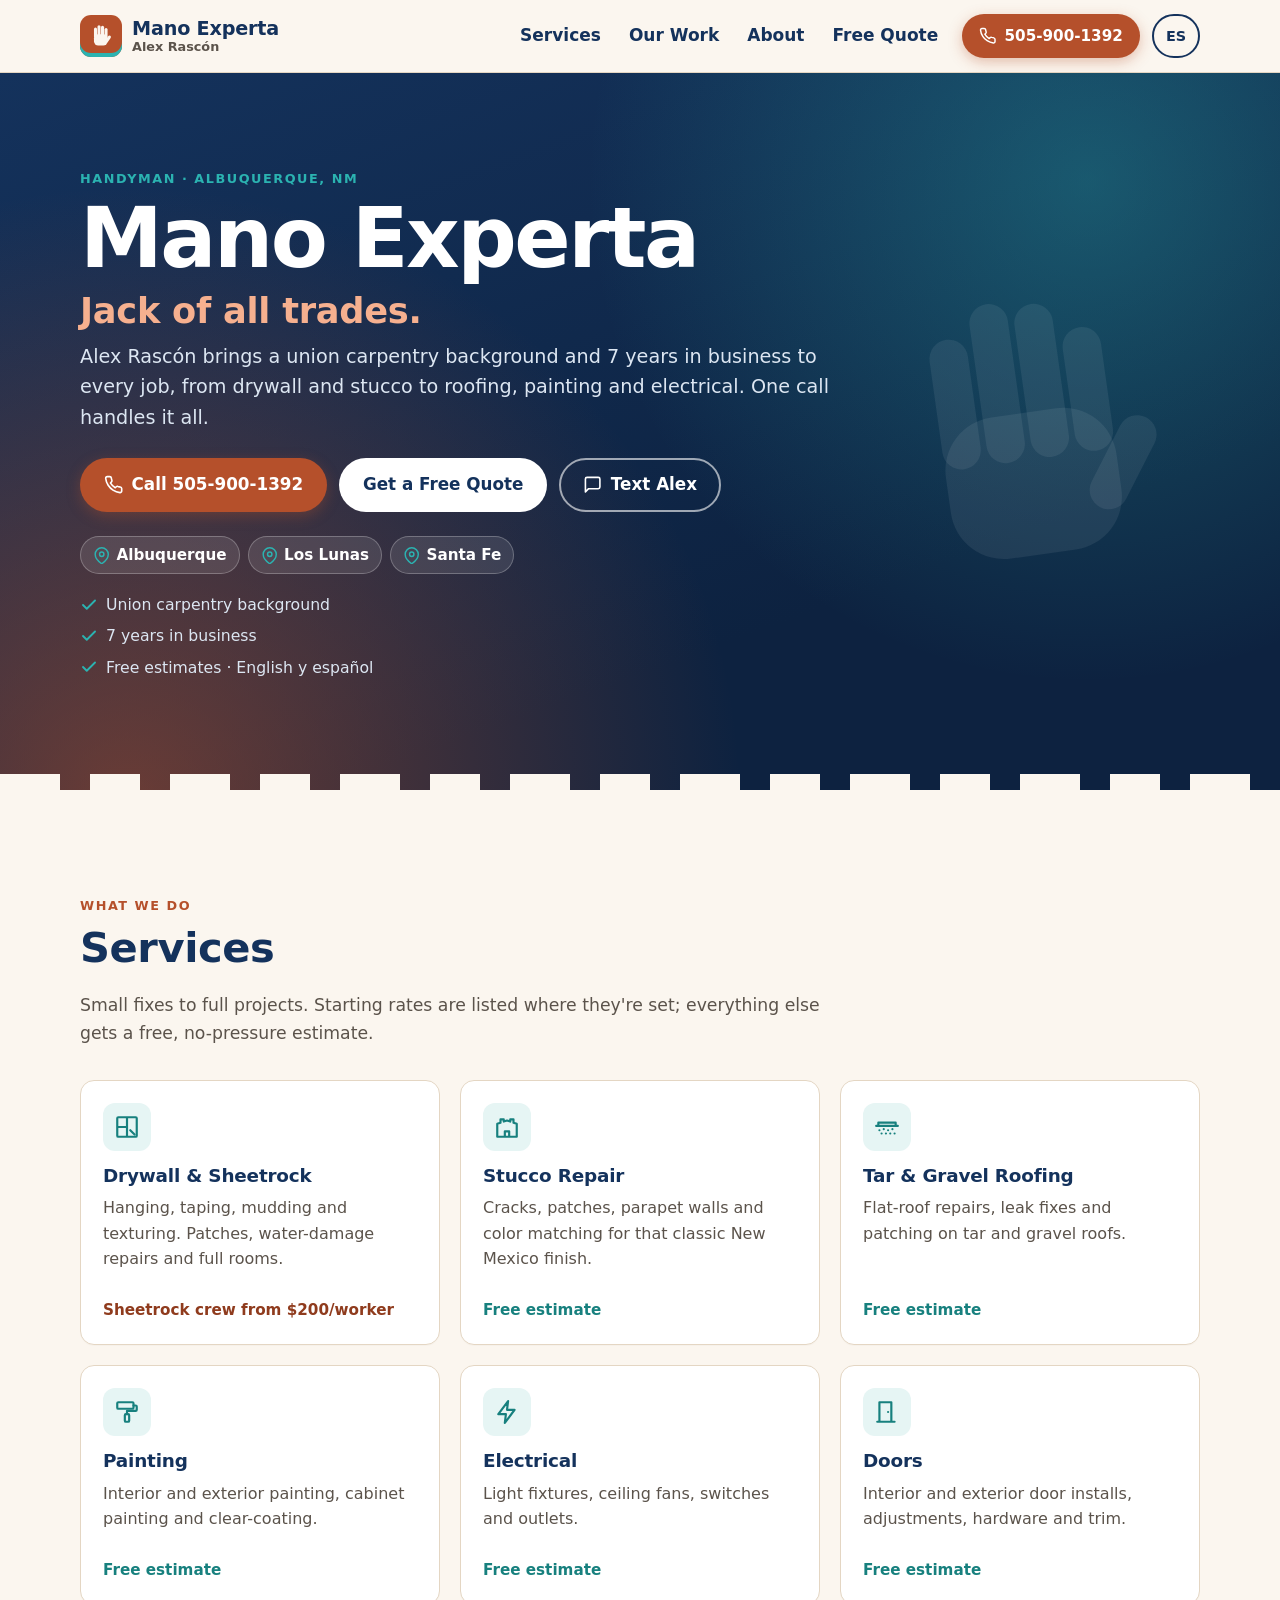
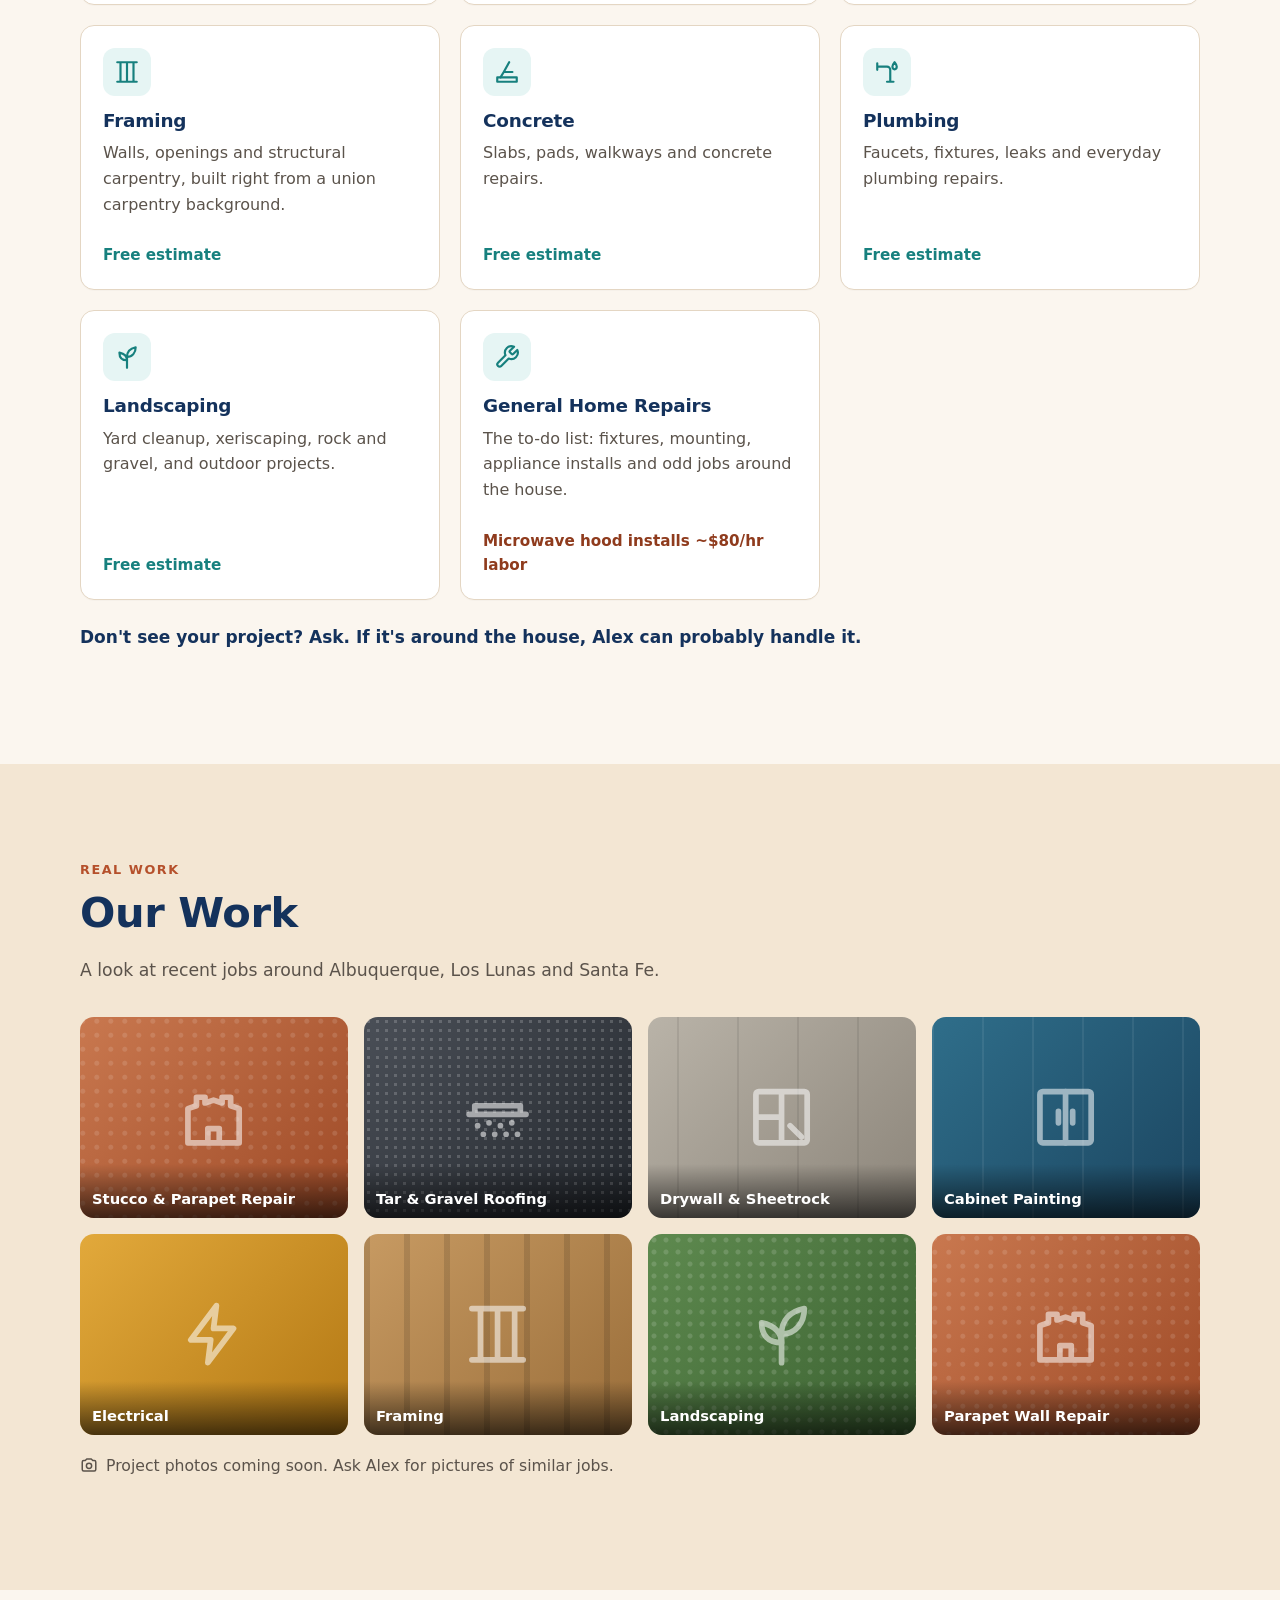
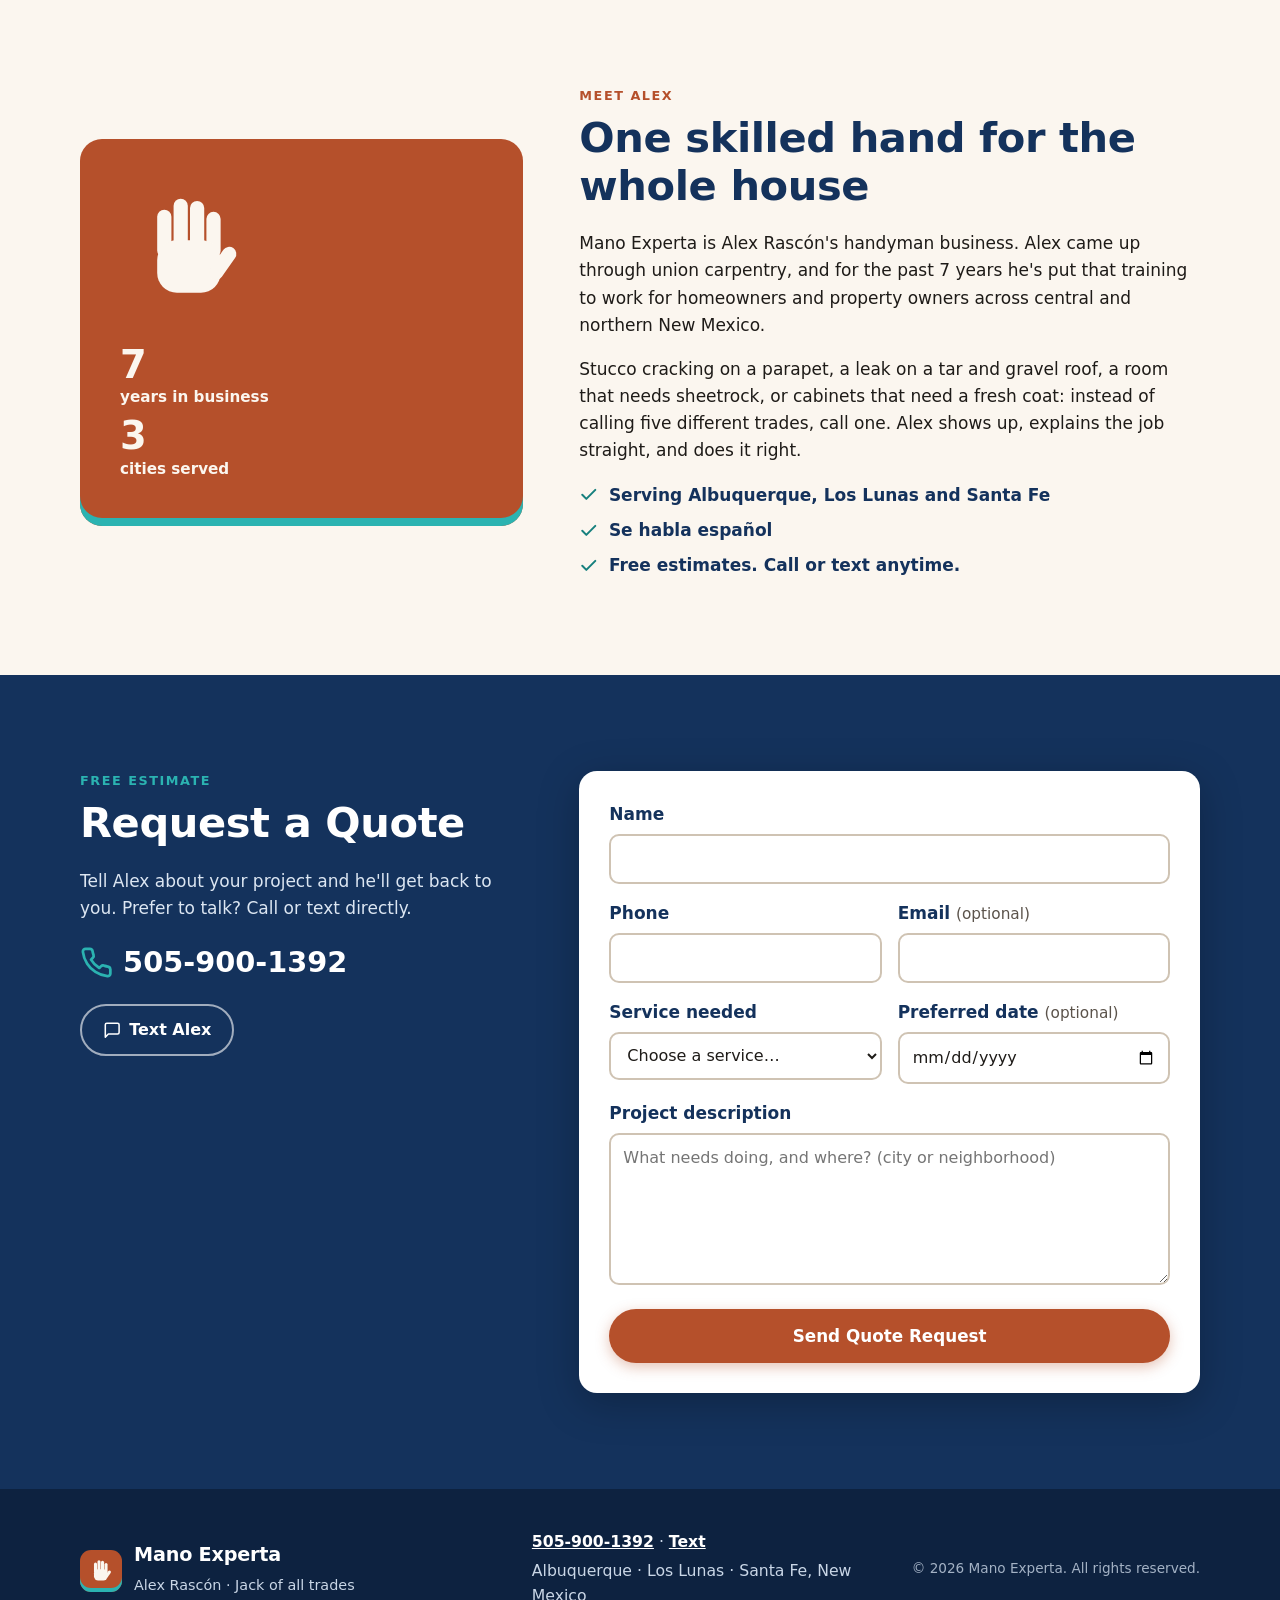
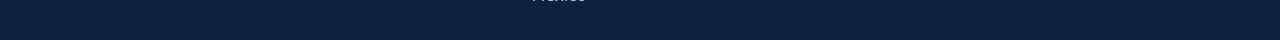
==== index.html @ ea2abdd8 "Add Formspree action for no-JS fallback" ====
<!DOCTYPE html>
<html lang="en">
<head>
  <meta charset="utf-8">
  <meta name="viewport" content="width=device-width, initial-scale=1">
  <title>Mano Experta | Alex Rascón, Handyman in Albuquerque, NM</title>
  <meta name="description" content="Mano Experta: Alex Rascón, handyman in Albuquerque, Los Lunas and Santa Fe, NM. Drywall, stucco, tar and gravel roofing, painting, electrical, framing, concrete, plumbing and landscaping. Call 505-900-1392 for a free estimate.">
  <meta name="theme-color" content="#14325C">
  <link rel="icon" href="favicon.svg" type="image/svg+xml">
  <link rel="canonical" href="https://alexmanoexperta.github.io/mano-experta-v2/">
  <meta property="og:url" content="https://alexmanoexperta.github.io/mano-experta-v2/">

  <!-- Open Graph -->
  <meta property="og:type" content="website">
  <meta property="og:title" content="Mano Experta | Handyman in Albuquerque, NM">
  <meta property="og:description" content="Jack of all trades. Alex Rascón: drywall, stucco, roofing, painting, electrical and more in Albuquerque, Los Lunas and Santa Fe. Call 505-900-1392.">
  <meta property="og:image" content="https://alexmanoexperta.github.io/mano-experta-v2/images/og-image.jpg">
  <meta property="og:locale" content="en_US">
  <meta property="og:locale:alternate" content="es_US">
  <meta name="twitter:card" content="summary_large_image">

  <link rel="stylesheet" href="styles.css">

  <script type="application/ld+json">
  {
    "@context": "https://schema.org",
    "@type": "HomeAndConstructionBusiness",
    "name": "Mano Experta",
    "alternateName": "Mano Experta Handyman Services",
    "slogan": "Jack of all trades",
    "description": "Handyman services by Alex Rascón: drywall and sheetrock, stucco repair, tar and gravel roofing, painting, electrical, doors, framing, concrete, plumbing, landscaping and general home repairs.",
    "founder": { "@type": "Person", "name": "Alex Rascón" },
    "telephone": "+1-505-900-1392",
    "image": "https://alexmanoexperta.github.io/mano-experta-v2/images/og-image.jpg",
    "logo": "https://alexmanoexperta.github.io/mano-experta-v2/favicon.svg",
    "priceRange": "$$",
    "address": { "@type": "PostalAddress", "addressLocality": "Albuquerque", "addressRegion": "NM", "addressCountry": "US" },
    "areaServed": [
      { "@type": "City", "name": "Albuquerque, NM" },
      { "@type": "City", "name": "Los Lunas, NM" },
      { "@type": "City", "name": "Santa Fe, NM" }
    ],
    "knowsLanguage": ["en", "es"]
  }
  </script>
</head>
<body>
  <a class="skip-link" href="#main" data-i18n="skip">Skip to content</a>

  <!-- Inline SVG icon sprite -->
  <svg xmlns="http://www.w3.org/2000/svg" style="display:none" aria-hidden="true">
    <symbol id="i-hand" viewBox="0 0 64 64"><g fill="currentColor"><rect x="17" y="14" width="6.5" height="22" rx="3.25"/><rect x="24.5" y="9" width="6.5" height="27" rx="3.25"/><rect x="32" y="10" width="6.5" height="26" rx="3.25"/><rect x="39.5" y="15" width="6.5" height="21" rx="3.25"/><rect x="17" y="28" width="29" height="24" rx="9"/><rect x="44" y="30" width="6.5" height="17" rx="3.25" transform="rotate(35 47 38)"/></g></symbol>
    <symbol id="i-phone" viewBox="0 0 24 24"><path fill="none" stroke="currentColor" stroke-width="2" stroke-linecap="round" stroke-linejoin="round" d="M22 16.9v3a2 2 0 0 1-2.2 2 19.8 19.8 0 0 1-8.6-3.1 19.5 19.5 0 0 1-6-6A19.8 19.8 0 0 1 2.1 4.2 2 2 0 0 1 4.1 2h3a2 2 0 0 1 2 1.7c.1 1 .4 1.9.7 2.8a2 2 0 0 1-.5 2.1L8 9.9a16 16 0 0 0 6 6l1.3-1.3a2 2 0 0 1 2.1-.4c.9.3 1.8.6 2.8.7a2 2 0 0 1 1.7 2z"/></symbol>
    <symbol id="i-sms" viewBox="0 0 24 24"><path fill="none" stroke="currentColor" stroke-width="2" stroke-linecap="round" stroke-linejoin="round" d="M21 15a2 2 0 0 1-2 2H7l-4 4V5a2 2 0 0 1 2-2h14a2 2 0 0 1 2 2z"/></symbol>
    <symbol id="i-pin" viewBox="0 0 24 24"><g fill="none" stroke="currentColor" stroke-width="2" stroke-linecap="round" stroke-linejoin="round"><path d="M21 10c0 7-9 13-9 13S3 17 3 10a9 9 0 0 1 18 0z"/><circle cx="12" cy="10" r="3"/></g></symbol>
    <symbol id="i-check" viewBox="0 0 24 24"><path fill="none" stroke="currentColor" stroke-width="2.5" stroke-linecap="round" stroke-linejoin="round" d="M20 6 9 17l-5-5"/></symbol>
    <symbol id="i-drywall" viewBox="0 0 24 24"><g fill="none" stroke="currentColor" stroke-width="2" stroke-linejoin="round"><rect x="3" y="3" width="18" height="18" rx="1"/><path d="M12 3v18M3 12h9"/><path d="M15 15l4 4" stroke-linecap="round"/></g></symbol>
    <symbol id="i-stucco" viewBox="0 0 24 24"><g fill="none" stroke="currentColor" stroke-width="2" stroke-linejoin="round"><path d="M3 21V9l3-1V5h3v2l3-1 3 1V5h3v3l3 1v12z"/><path d="M10 21v-5h4v5"/></g></symbol>
    <symbol id="i-roof" viewBox="0 0 24 24"><g fill="none" stroke="currentColor" stroke-width="2" stroke-linecap="round" stroke-linejoin="round"><path d="M2 11h20M4 11V8h16v3M5 15h.01M9 14h.01M13 15h.01M17 14h.01M7 18h.01M11 18h.01M15 18h.01M19 18h.01"/></g></symbol>
    <symbol id="i-paint" viewBox="0 0 24 24"><g fill="none" stroke="currentColor" stroke-width="2" stroke-linecap="round" stroke-linejoin="round"><rect x="3" y="3" width="15" height="6" rx="1"/><path d="M18 6h2a1 1 0 0 1 1 1v3a1 1 0 0 1-1 1h-8v3"/><rect x="10" y="14" width="4" height="7" rx="1"/></g></symbol>
    <symbol id="i-bolt" viewBox="0 0 24 24"><path fill="none" stroke="currentColor" stroke-width="2" stroke-linejoin="round" d="M13 2 4 14h7l-1 8 9-12h-7z"/></symbol>
    <symbol id="i-door" viewBox="0 0 24 24"><g fill="none" stroke="currentColor" stroke-width="2" stroke-linecap="round" stroke-linejoin="round"><path d="M5 21V3h11v18M3 21h16"/><path d="M13 12h.01"/></g></symbol>
    <symbol id="i-frame" viewBox="0 0 24 24"><g fill="none" stroke="currentColor" stroke-width="2" stroke-linecap="round" stroke-linejoin="round"><path d="M3 3h18M3 21h18M6 3v18M12 3v18M18 3v18"/></g></symbol>
    <symbol id="i-concrete" viewBox="0 0 24 24"><g fill="none" stroke="currentColor" stroke-width="2" stroke-linecap="round" stroke-linejoin="round"><path d="M3 17h18v4H3z"/><path d="M14 3l-5 9h8M9 12l-3 5"/></g></symbol>
    <symbol id="i-pipe" viewBox="0 0 24 24"><g fill="none" stroke="currentColor" stroke-width="2" stroke-linecap="round" stroke-linejoin="round"><path d="M3 7h9a3 3 0 0 1 3 3v11M3 4v6M12 21h6"/><path d="M19 9c0 1.5-1 2.5-2 2.5S15 10.5 15 9s2-4 2-4 2 2.5 2 4z" transform="translate(2 -2)"/></g></symbol>
    <symbol id="i-leaf" viewBox="0 0 24 24"><g fill="none" stroke="currentColor" stroke-width="2" stroke-linecap="round" stroke-linejoin="round"><path d="M12 22V12"/><path d="M12 12c0-5 3-8 8-9 0 5-3 9-8 9zM12 15c0-3-2-6-7-7 0 4 2 7 7 7z"/></g></symbol>
    <symbol id="i-wrench" viewBox="0 0 24 24"><path fill="none" stroke="currentColor" stroke-width="2" stroke-linecap="round" stroke-linejoin="round" d="M14.7 6.3a1 1 0 0 0 0 1.4l1.6 1.6a1 1 0 0 0 1.4 0l3.8-3.8a6 6 0 0 1-7.9 7.9l-6.9 6.9a2.1 2.1 0 0 1-3-3l6.9-6.9a6 6 0 0 1 7.9-7.9z"/></symbol>
    <symbol id="i-cabinet" viewBox="0 0 24 24"><g fill="none" stroke="currentColor" stroke-width="2" stroke-linecap="round" stroke-linejoin="round"><rect x="3" y="3" width="18" height="18" rx="1"/><path d="M12 3v18M9.5 10v4M14.5 10v4"/></g></symbol>
    <symbol id="i-camera" viewBox="0 0 24 24"><g fill="none" stroke="currentColor" stroke-width="2" stroke-linecap="round" stroke-linejoin="round"><path d="M3 8a2 2 0 0 1 2-2h2l2-2h6l2 2h2a2 2 0 0 1 2 2v10a2 2 0 0 1-2 2H5a2 2 0 0 1-2-2z"/><circle cx="12" cy="13" r="3.5"/></g></symbol>
  </svg>

  <header class="site-header" id="top">
    <div class="container header-inner">
      <a class="brand" href="#top" aria-label="Mano Experta, home">
        <span class="brand-mark"><svg aria-hidden="true"><use href="#i-hand"/></svg></span>
        <span class="brand-text"><span class="brand-name">Mano Experta</span><span class="brand-sub">Alex Rascón</span></span>
      </a>
      <div class="header-actions">
        <button class="lang-toggle" type="button" id="langToggle" aria-label="Cambiar a español" data-i18n-aria="langAria"><span data-i18n="langBtn">ES</span></button>
        <button class="menu-toggle" type="button" id="menuToggle" aria-expanded="false" aria-controls="siteNav">
          <span class="menu-bars" aria-hidden="true"></span><span class="sr-only" data-i18n="menu">Menu</span>
        </button>
      </div>
      <nav class="site-nav" id="siteNav" aria-label="Main" data-i18n-aria="navAria">
        <ul>
          <li><a href="#services" data-i18n="navServices">Services</a></li>
          <li><a href="#gallery" data-i18n="navGallery">Our Work</a></li>
          <li><a href="#about" data-i18n="navAbout">About</a></li>
          <li><a href="#quote" data-i18n="navQuote">Free Quote</a></li>
          <li class="nav-call"><a class="btn btn-sm btn-primary" href="tel:+15059001392"><svg class="icon" aria-hidden="true"><use href="#i-phone"/></svg>505-900-1392</a></li>
        </ul>
      </nav>
    </div>
  </header>

  <main id="main">
    <!-- HERO -->
    <section class="hero" aria-labelledby="hero-title">
      <div class="hero-bg" aria-hidden="true"></div>
      <svg class="hero-mark" aria-hidden="true" focusable="false"><use href="#i-hand"/></svg>
      <div class="container hero-inner">
        <p class="eyebrow" data-i18n="heroEyebrow">Handyman · Albuquerque, NM</p>
        <h1 id="hero-title"><span class="h1-brand">Mano Experta</span><span class="h1-tag" data-i18n="tagline">Jack of all trades.</span></h1>
        <p class="hero-lead" data-i18n="heroLead">Alex Rascón brings a union carpentry background and 7 years in business to every job, from drywall and stucco to roofing, painting and electrical. One call handles it all.</p>
        <div class="hero-ctas">
          <a class="btn btn-primary btn-lg" href="tel:+15059001392"><svg class="icon" aria-hidden="true"><use href="#i-phone"/></svg><span data-i18n="ctaCall">Call 505-900-1392</span></a>
          <a class="btn btn-light btn-lg" href="#quote"><span data-i18n="ctaQuote">Get a Free Quote</span></a>
          <a class="btn btn-ghost btn-lg" href="sms:+15059001392"><svg class="icon" aria-hidden="true"><use href="#i-sms"/></svg><span data-i18n="ctaText">Text Alex</span></a>
        </div>
        <ul class="hero-area" aria-label="Service area" data-i18n-aria="areaAria">
          <li><svg class="icon" aria-hidden="true"><use href="#i-pin"/></svg>Albuquerque</li>
          <li><svg class="icon" aria-hidden="true"><use href="#i-pin"/></svg>Los Lunas</li>
          <li><svg class="icon" aria-hidden="true"><use href="#i-pin"/></svg>Santa Fe</li>
        </ul>
        <ul class="hero-points">
          <li><svg class="icon" aria-hidden="true"><use href="#i-check"/></svg><span data-i18n="pt1">Union carpentry background</span></li>
          <li><svg class="icon" aria-hidden="true"><use href="#i-check"/></svg><span data-i18n="pt2">7 years in business</span></li>
          <li><svg class="icon" aria-hidden="true"><use href="#i-check"/></svg><span data-i18n="pt3">Free estimates · English y español</span></li>
        </ul>
      </div>
    </section>

    <!-- SERVICES -->
    <section class="section" id="services" aria-labelledby="services-title">
      <div class="container">
        <header class="section-head">
          <p class="eyebrow" data-i18n="svcEyebrow">What we do</p>
          <h2 id="services-title" data-i18n="svcTitle">Services</h2>
          <p class="section-lead" data-i18n="svcLead">Small fixes to full projects. Starting rates are listed where they're set; everything else gets a free, no-pressure estimate.</p>
        </header>
        <ul class="services-grid">
          <li class="svc-card">
            <span class="svc-icon"><svg aria-hidden="true"><use href="#i-drywall"/></svg></span>
            <h3 data-i18n="s1t">Drywall &amp; Sheetrock</h3>
            <p data-i18n="s1d">Hanging, taping, mudding and texturing. Patches, water-damage repairs and full rooms.</p>
            <p class="rate rate-set" data-i18n="s1r">Sheetrock crew from $200/worker</p>
          </li>
          <li class="svc-card">
            <span class="svc-icon"><svg aria-hidden="true"><use href="#i-stucco"/></svg></span>
            <h3 data-i18n="s2t">Stucco Repair</h3>
            <p data-i18n="s2d">Cracks, patches, parapet walls and color matching for that classic New Mexico finish.</p>
            <p class="rate" data-i18n="free">Free estimate</p>
          </li>
          <li class="svc-card">
            <span class="svc-icon"><svg aria-hidden="true"><use href="#i-roof"/></svg></span>
            <h3 data-i18n="s3t">Tar &amp; Gravel Roofing</h3>
            <p data-i18n="s3d">Flat-roof repairs, leak fixes and patching on tar and gravel roofs.</p>
            <p class="rate" data-i18n="free">Free estimate</p>
          </li>
          <li class="svc-card">
            <span class="svc-icon"><svg aria-hidden="true"><use href="#i-paint"/></svg></span>
            <h3 data-i18n="s4t">Painting</h3>
            <p data-i18n="s4d">Interior and exterior painting, cabinet painting and clear-coating.</p>
            <p class="rate" data-i18n="free">Free estimate</p>
          </li>
          <li class="svc-card">
            <span class="svc-icon"><svg aria-hidden="true"><use href="#i-bolt"/></svg></span>
            <h3 data-i18n="s5t">Electrical</h3>
            <p data-i18n="s5d">Light fixtures, ceiling fans, switches and outlets.</p>
            <p class="rate" data-i18n="free">Free estimate</p>
          </li>
          <li class="svc-card">
            <span class="svc-icon"><svg aria-hidden="true"><use href="#i-door"/></svg></span>
            <h3 data-i18n="s6t">Doors</h3>
            <p data-i18n="s6d">Interior and exterior door installs, adjustments, hardware and trim.</p>
            <p class="rate" data-i18n="free">Free estimate</p>
          </li>
          <li class="svc-card">
            <span class="svc-icon"><svg aria-hidden="true"><use href="#i-frame"/></svg></span>
            <h3 data-i18n="s7t">Framing</h3>
            <p data-i18n="s7d">Walls, openings and structural carpentry, built right from a union carpentry background.</p>
            <p class="rate" data-i18n="free">Free estimate</p>
          </li>
          <li class="svc-card">
            <span class="svc-icon"><svg aria-hidden="true"><use href="#i-concrete"/></svg></span>
            <h3 data-i18n="s8t">Concrete</h3>
            <p data-i18n="s8d">Slabs, pads, walkways and concrete repairs.</p>
            <p class="rate" data-i18n="free">Free estimate</p>
          </li>
          <li class="svc-card">
            <span class="svc-icon"><svg aria-hidden="true"><use href="#i-pipe"/></svg></span>
            <h3 data-i18n="s9t">Plumbing</h3>
            <p data-i18n="s9d">Faucets, fixtures, leaks and everyday plumbing repairs.</p>
            <p class="rate" data-i18n="free">Free estimate</p>
          </li>
          <li class="svc-card">
            <span class="svc-icon"><svg aria-hidden="true"><use href="#i-leaf"/></svg></span>
            <h3 data-i18n="s10t">Landscaping</h3>
            <p data-i18n="s10d">Yard cleanup, xeriscaping, rock and gravel, and outdoor projects.</p>
            <p class="rate" data-i18n="free">Free estimate</p>
          </li>
          <li class="svc-card">
            <span class="svc-icon"><svg aria-hidden="true"><use href="#i-wrench"/></svg></span>
            <h3 data-i18n="s11t">General Home Repairs</h3>
            <p data-i18n="s11d">The to-do list: fixtures, mounting, appliance installs and odd jobs around the house.</p>
            <p class="rate rate-set" data-i18n="s11r">Microwave hood installs ~$80/hr labor</p>
          </li>
        </ul>
        <p class="svc-note" data-i18n="svcNote">Don't see your project? Ask. If it's around the house, Alex can probably handle it.</p>
      </div>
    </section>

    <!-- GALLERY -->
    <section class="section section-alt" id="gallery" aria-labelledby="gallery-title">
      <div class="container">
        <header class="section-head">
          <p class="eyebrow" data-i18n="galEyebrow">Real work</p>
          <h2 id="gallery-title" data-i18n="galTitle">Our Work</h2>
          <p class="section-lead" data-i18n="galLead">A look at recent jobs around Albuquerque, Los Lunas and Santa Fe.</p>
        </header>
        <!--
          GALLERY: each tile looks for a photo at its data-photo path.
          Drop a JPG with that exact name into images/gallery/ and it replaces the placeholder automatically.
          To add more tiles, copy a <li> and change data-photo, data-trade and the label keys.
        -->
        <ul class="gallery-grid" id="galleryGrid">
          <li class="g-item" data-photo="images/gallery/stucco-1.jpg" data-trade="stucco">
            <button type="button" class="g-btn" disabled>
              <span class="g-ph" aria-hidden="true"><svg><use href="#i-stucco"/></svg></span>
              <span class="g-label" data-i18n="g1">Stucco &amp; Parapet Repair</span>
            </button>
          </li>
          <li class="g-item" data-photo="images/gallery/roofing-1.jpg" data-trade="roofing">
            <button type="button" class="g-btn" disabled>
              <span class="g-ph" aria-hidden="true"><svg><use href="#i-roof"/></svg></span>
              <span class="g-label" data-i18n="g2">Tar &amp; Gravel Roofing</span>
            </button>
          </li>
          <li class="g-item" data-photo="images/gallery/drywall-1.jpg" data-trade="drywall">
            <button type="button" class="g-btn" disabled>
              <span class="g-ph" aria-hidden="true"><svg><use href="#i-drywall"/></svg></span>
              <span class="g-label" data-i18n="g3">Drywall &amp; Sheetrock</span>
            </button>
          </li>
          <li class="g-item" data-photo="images/gallery/cabinets-1.jpg" data-trade="cabinets">
            <button type="button" class="g-btn" disabled>
              <span class="g-ph" aria-hidden="true"><svg><use href="#i-cabinet"/></svg></span>
              <span class="g-label" data-i18n="g4">Cabinet Painting</span>
            </button>
          </li>
          <li class="g-item" data-photo="images/gallery/electrical-1.jpg" data-trade="electrical">
            <button type="button" class="g-btn" disabled>
              <span class="g-ph" aria-hidden="true"><svg><use href="#i-bolt"/></svg></span>
              <span class="g-label" data-i18n="g5">Electrical</span>
            </button>
          </li>
          <li class="g-item" data-photo="images/gallery/framing-1.jpg" data-trade="framing">
            <button type="button" class="g-btn" disabled>
              <span class="g-ph" aria-hidden="true"><svg><use href="#i-frame"/></svg></span>
              <span class="g-label" data-i18n="g6">Framing</span>
            </button>
          </li>
          <li class="g-item" data-photo="images/gallery/landscaping-1.jpg" data-trade="landscaping">
            <button type="button" class="g-btn" disabled>
              <span class="g-ph" aria-hidden="true"><svg><use href="#i-leaf"/></svg></span>
              <span class="g-label" data-i18n="g7">Landscaping</span>
            </button>
          </li>
          <li class="g-item" data-photo="images/gallery/stucco-2.jpg" data-trade="stucco">
            <button type="button" class="g-btn" disabled>
              <span class="g-ph" aria-hidden="true"><svg><use href="#i-stucco"/></svg></span>
              <span class="g-label" data-i18n="g8">Parapet Wall Repair</span>
            </button>
          </li>
        </ul>
        <p class="gal-note" id="galNote"><svg class="icon" aria-hidden="true"><use href="#i-camera"/></svg><span data-i18n="galNote">Project photos coming soon. Ask Alex for pictures of similar jobs.</span></p>
      </div>
    </section>

    <!-- ABOUT -->
    <section class="section" id="about" aria-labelledby="about-title">
      <div class="container about-grid">
        <div class="about-mark" aria-hidden="true">
          <svg><use href="#i-hand"/></svg>
          <div class="about-stats">
            <p><strong>7</strong><span data-i18n="statYears">years in business</span></p>
            <p><strong>3</strong><span data-i18n="statCities">cities served</span></p>
          </div>
        </div>
        <div>
          <p class="eyebrow" data-i18n="aboutEyebrow">Meet Alex</p>
          <h2 id="about-title" data-i18n="aboutTitle">One skilled hand for the whole house</h2>
          <p data-i18n="about1">Mano Experta is Alex Rascón's handyman business. Alex came up through union carpentry, and for the past 7 years he's put that training to work for homeowners and property owners across central and northern New Mexico.</p>
          <p data-i18n="about2">Stucco cracking on a parapet, a leak on a tar and gravel roof, a room that needs sheetrock, or cabinets that need a fresh coat: instead of calling five different trades, call one. Alex shows up, explains the job straight, and does it right.</p>
          <ul class="about-list">
            <li><svg class="icon" aria-hidden="true"><use href="#i-check"/></svg><span data-i18n="ab1">Serving Albuquerque, Los Lunas and Santa Fe</span></li>
            <li><svg class="icon" aria-hidden="true"><use href="#i-check"/></svg><span data-i18n="ab2">Se habla español</span></li>
            <li><svg class="icon" aria-hidden="true"><use href="#i-check"/></svg><span data-i18n="ab3">Free estimates. Call or text anytime.</span></li>
          </ul>
        </div>
      </div>
    </section>

    <!-- QUOTE FORM -->
    <section class="section section-dark" id="quote" aria-labelledby="quote-title">
      <div class="container quote-grid">
        <div class="quote-intro">
          <p class="eyebrow" data-i18n="qEyebrow">Free estimate</p>
          <h2 id="quote-title" data-i18n="qTitle">Request a Quote</h2>
          <p data-i18n="qLead">Tell Alex about your project and he'll get back to you. Prefer to talk? Call or text directly.</p>
          <p class="quote-phone"><a href="tel:+15059001392"><svg class="icon" aria-hidden="true"><use href="#i-phone"/></svg>505-900-1392</a></p>
          <p><a class="btn btn-ghost" href="sms:+15059001392"><svg class="icon" aria-hidden="true"><use href="#i-sms"/></svg><span data-i18n="ctaText">Text Alex</span></a></p>
        </div>

        <!-- The form action is set from FORMSPREE_ENDPOINT in script.js (see README). -->
        <form class="quote-form" id="quoteForm" action="https://formspree.io/f/mgaazjzl" method="POST" novalidate>
          <div class="hp" aria-hidden="true">
            <label for="company">Company</label>
            <input type="text" id="company" name="_gotcha" tabindex="-1" autocomplete="off">
          </div>
          <div class="field">
            <label for="qName" data-i18n="fName">Name</label>
            <input id="qName" name="name" type="text" autocomplete="name" required maxlength="100">
            <p class="field-error" data-i18n="errName">Please enter your name.</p>
          </div>
          <div class="field-row">
            <div class="field">
              <label for="qPhone" data-i18n="fPhone">Phone</label>
              <input id="qPhone" name="phone" type="tel" autocomplete="tel" inputmode="tel" required pattern="[0-9\s\(\)\+\.\-]{7,20}">
              <p class="field-error" data-i18n="errPhone">Please enter a valid phone number.</p>
            </div>
            <div class="field">
              <label for="qEmail"><span data-i18n="fEmail">Email</span> <span class="opt" data-i18n="optional">(optional)</span></label>
              <input id="qEmail" name="email" type="email" autocomplete="email">
              <p class="field-error" data-i18n="errEmail">Please enter a valid email address.</p>
            </div>
          </div>
          <div class="field-row">
            <div class="field">
              <label for="qService" data-i18n="fService">Service needed</label>
              <select id="qService" name="service" required>
                <option value="" data-i18n="optChoose">Choose a service…</option>
                <option value="Drywall / Sheetrock" data-i18n="s1t">Drywall &amp; Sheetrock</option>
                <option value="Stucco repair" data-i18n="s2t">Stucco Repair</option>
                <option value="Tar & gravel roofing" data-i18n="s3t">Tar &amp; Gravel Roofing</option>
                <option value="Painting" data-i18n="s4t">Painting</option>
                <option value="Electrical" data-i18n="s5t">Electrical</option>
                <option value="Doors" data-i18n="s6t">Doors</option>
                <option value="Framing" data-i18n="s7t">Framing</option>
                <option value="Concrete" data-i18n="s8t">Concrete</option>
                <option value="Plumbing" data-i18n="s9t">Plumbing</option>
                <option value="Landscaping" data-i18n="s10t">Landscaping</option>
                <option value="General home repairs" data-i18n="s11t">General Home Repairs</option>
                <option value="Other" data-i18n="optOther">Other</option>
              </select>
              <p class="field-error" data-i18n="errService">Please choose a service.</p>
            </div>
            <div class="field">
              <label for="qDate"><span data-i18n="fDate">Preferred date</span> <span class="opt" data-i18n="optional">(optional)</span></label>
              <input id="qDate" name="preferred_date" type="date">
            </div>
          </div>
          <div class="field">
            <label for="qMsg" data-i18n="fMsg">Project description</label>
            <textarea id="qMsg" name="message" rows="5" required maxlength="3000" placeholder="What needs doing, and where? (city or neighborhood)" data-i18n-placeholder="phMsg"></textarea>
            <p class="field-error" data-i18n="errMsg">Please describe the project.</p>
          </div>
          <input type="hidden" name="_subject" value="New quote request: Mano Experta website">
          <input type="hidden" name="language" id="qLang" value="en">
          <button class="btn btn-primary btn-lg btn-block" type="submit" id="qSubmit"><span data-i18n="fSubmit">Send Quote Request</span></button>
          <div class="form-status" id="formStatus" role="status" aria-live="polite" tabindex="-1"></div>
          <noscript><p class="form-status is-error">JavaScript is off. Please call or text 505-900-1392 for a quote.</p></noscript>
        </form>
      </div>
    </section>
  </main>

  <footer class="site-footer">
    <div class="container footer-inner">
      <div class="footer-brand">
        <span class="brand-mark"><svg aria-hidden="true"><use href="#i-hand"/></svg></span>
        <div>
          <p class="brand-name">Mano Experta</p>
          <p class="footer-tag" data-i18n="footerTag">Alex Rascón · Jack of all trades</p>
        </div>
      </div>
      <div>
        <p><a href="tel:+15059001392">505-900-1392</a> · <a href="sms:+15059001392" data-i18n="footerText">Text</a></p>
        <p data-i18n="footerArea">Albuquerque · Los Lunas · Santa Fe, New Mexico</p>
      </div>
      <p class="copyright">© <span id="year">2026</span> Mano Experta. <span data-i18n="rights">All rights reserved.</span></p>
    </div>
  </footer>

  <!-- Mobile sticky call bar -->
  <div class="call-bar">
    <a href="tel:+15059001392"><svg class="icon" aria-hidden="true"><use href="#i-phone"/></svg><span data-i18n="barCall">Call</span></a>
    <a href="sms:+15059001392"><svg class="icon" aria-hidden="true"><use href="#i-sms"/></svg><span data-i18n="barText">Text</span></a>
    <a href="#quote" class="call-bar-quote"><span data-i18n="barQuote">Free Quote</span></a>
  </div>

  <!-- Lightbox -->
  <dialog class="lightbox" id="lightbox" aria-label="Photo viewer">
    <button type="button" class="lb-close" id="lbClose" aria-label="Close" data-i18n-aria="lbClose">×</button>
    <button type="button" class="lb-nav lb-prev" id="lbPrev" aria-label="Previous photo" data-i18n-aria="lbPrev">‹</button>
    <figure>
      <img id="lbImg" src="data:," alt="">
      <figcaption id="lbCap"></figcaption>
    </figure>
    <button type="button" class="lb-nav lb-next" id="lbNext" aria-label="Next photo" data-i18n-aria="lbNext">›</button>
  </dialog>

  <script src="script.js" defer></script>
</body>
</html>
---- styles.css ----
/* ==========================================================================
   Mano Experta 2.0: styles (mobile-first, no frameworks)
   Palette: adobe / terracotta + deep blue + turquoise
   ========================================================================== */
:root {
  --terracotta: #B5502B;
  --terracotta-dark: #8F3B1D;
  --adobe: #F3E6D3;
  --sand: #FBF6EF;
  --blue: #14325C;
  --blue-deep: #0D2240;
  --turquoise: #2BB3B1;
  --turq-dark: #17807E;
  --ink: #1E1B18;
  --muted: #5B534B;
  --line: #E4D6C3;
  --white: #fff;
  --radius: 14px;
  --shadow: 0 6px 24px rgba(20, 30, 50, .10);
  --header-h: 64px;
  --font: system-ui, -apple-system, "Segoe UI", Roboto, "Helvetica Neue", Arial, sans-serif;
  --font-display: "Avenir Next", "Segoe UI", system-ui, -apple-system, Roboto, sans-serif;
}

*, *::before, *::after { box-sizing: border-box; }
html { scroll-behavior: smooth; scroll-padding-top: calc(var(--header-h) + 12px); -webkit-text-size-adjust: 100%; }
body { margin: 0; font-family: var(--font); color: var(--ink); background: var(--sand); line-height: 1.6; font-size: 1.0625rem; padding-bottom: 64px; }
img { max-width: 100%; display: block; }
a { color: var(--terracotta-dark); }
h1, h2, h3 { font-family: var(--font-display); line-height: 1.15; margin: 0 0 .5em; letter-spacing: -.01em; }
h2 { font-size: clamp(1.75rem, 5vw, 2.6rem); color: var(--blue); }
h3 { font-size: 1.15rem; }
p { margin: 0 0 1em; }
ul { margin: 0; padding: 0; list-style: none; }

.container { width: 100%; max-width: 1160px; margin: 0 auto; padding: 0 20px; }
.sr-only { position: absolute; width: 1px; height: 1px; padding: 0; margin: -1px; overflow: hidden; clip: rect(0 0 0 0); white-space: nowrap; border: 0; }
.skip-link { position: absolute; left: 12px; top: -60px; z-index: 200; background: var(--blue); color: #fff; padding: 10px 16px; border-radius: 8px; text-decoration: none; font-weight: 700; }
.skip-link:focus { top: 12px; }
.icon { width: 1.15em; height: 1.15em; flex: none; }

:focus-visible { outline: 3px solid var(--turquoise); outline-offset: 3px; border-radius: 6px; }

/* Buttons */
.btn { display: inline-flex; align-items: center; justify-content: center; gap: .5em; min-height: 48px; padding: .7em 1.3em; border-radius: 999px; font-weight: 700; font-size: 1rem; text-decoration: none; border: 2px solid transparent; cursor: pointer; transition: transform .15s ease, background-color .15s ease, box-shadow .15s ease; font-family: inherit; }
.btn:hover { transform: translateY(-1px); }
.btn-primary { background: var(--terracotta); color: #fff; box-shadow: 0 4px 14px rgba(181, 80, 43, .35); }
.btn-primary:hover { background: var(--terracotta-dark); }
.btn-light { background: #fff; color: var(--blue); }
.btn-light:hover { background: var(--adobe); }
.btn-ghost { background: transparent; color: #fff; border-color: rgba(255,255,255,.6); }
.btn-ghost:hover { background: rgba(255,255,255,.1); border-color: #fff; }
.btn-lg { min-height: 54px; font-size: 1.05rem; }
.btn-sm { min-height: 40px; padding: .4em 1em; font-size: .95rem; }
.btn-block { width: 100%; }
.btn[disabled] { opacity: .65; cursor: progress; transform: none; }

/* Header */
.site-header { position: sticky; top: 0; z-index: 100; background: rgba(251, 246, 239, .96); backdrop-filter: saturate(1.4) blur(8px); -webkit-backdrop-filter: saturate(1.4) blur(8px); border-bottom: 1px solid var(--line); }
.header-inner { display: flex; align-items: center; justify-content: space-between; min-height: var(--header-h); gap: 12px; position: relative; }
.brand { display: flex; align-items: center; gap: 10px; text-decoration: none; color: var(--blue); }
.brand-mark { display: grid; place-items: center; width: 42px; height: 42px; border-radius: 11px; background: var(--terracotta); color: var(--sand); flex: none; box-shadow: inset 0 -4px 0 var(--turquoise); }
.brand-mark svg { width: 30px; height: 30px; }
.brand-text { display: flex; flex-direction: column; line-height: 1.1; }
.brand-name { font-family: var(--font-display); font-weight: 800; font-size: 1.2rem; letter-spacing: -.01em; margin: 0; }
.brand-sub { font-size: .8rem; color: var(--muted); font-weight: 600; }
.header-actions { display: flex; align-items: center; gap: 8px; }
.lang-toggle { min-width: 48px; min-height: 44px; border-radius: 999px; border: 2px solid var(--blue); background: transparent; color: var(--blue); font-weight: 800; font-size: .9rem; cursor: pointer; font-family: inherit; }
.lang-toggle:hover { background: var(--blue); color: #fff; }
.menu-toggle { width: 48px; height: 44px; border: 0; border-radius: 10px; background: var(--blue); cursor: pointer; display: grid; place-items: center; }
.menu-bars, .menu-bars::before, .menu-bars::after { display: block; width: 22px; height: 2.5px; background: #fff; border-radius: 2px; position: relative; transition: transform .2s ease, opacity .2s ease; }
.menu-bars::before, .menu-bars::after { content: ""; position: absolute; left: 0; }
.menu-bars::before { top: -7px; }
.menu-bars::after { top: 7px; }
.menu-toggle[aria-expanded="true"] .menu-bars { background: transparent; }
.menu-toggle[aria-expanded="true"] .menu-bars::before { transform: translateY(7px) rotate(45deg); }
.menu-toggle[aria-expanded="true"] .menu-bars::after { transform: translateY(-7px) rotate(-45deg); }

.site-nav { position: absolute; top: 100%; left: 0; right: 0; background: var(--sand); border-bottom: 1px solid var(--line); box-shadow: var(--shadow); display: none; }
.site-nav.is-open { display: block; }
.site-nav ul { display: flex; flex-direction: column; padding: 8px 20px 20px; }
.site-nav a:not(.btn) { display: block; padding: 14px 4px; color: var(--blue); text-decoration: none; font-weight: 700; border-bottom: 1px solid var(--line); }
.site-nav a:not(.btn):hover { color: var(--terracotta); }
.nav-call { padding-top: 16px; }
.nav-call .btn { width: 100%; min-height: 48px; }

/* Hero */
.hero { position: relative; overflow: hidden; color: #fff; background: var(--blue-deep); }
.hero-bg { position: absolute; inset: 0; background:
  radial-gradient(circle at 85% 15%, rgba(43, 179, 177, .35) 0, transparent 40%),
  radial-gradient(circle at 10% 100%, rgba(181, 80, 43, .55) 0, transparent 45%),
  linear-gradient(160deg, var(--blue) 0%, var(--blue-deep) 70%); }
.hero-bg::after { /* stepped adobe skyline */
  content: ""; position: absolute; left: 0; right: 0; bottom: 0; height: 26px;
  background: var(--sand);
  -webkit-mask: linear-gradient(#000 0 0) bottom/100% 10px no-repeat, repeating-linear-gradient(90deg, #000 0 60px, transparent 60px 90px, #000 90px 140px, transparent 140px 170px) bottom/100% 26px no-repeat;
  mask: linear-gradient(#000 0 0) bottom/100% 10px no-repeat, repeating-linear-gradient(90deg, #000 0 60px, transparent 60px 90px, #000 90px 140px, transparent 140px 170px) bottom/100% 26px no-repeat; }
.hero-inner { position: relative; padding: 48px 20px 72px; }
.eyebrow { text-transform: uppercase; letter-spacing: .12em; font-size: .8rem; font-weight: 800; color: var(--terracotta); margin-bottom: .6em; }
.hero .eyebrow { color: var(--turquoise); }
.hero h1 { margin-bottom: .4em; }
.h1-brand { display: block; font-size: clamp(2.6rem, 12vw, 5.2rem); font-weight: 900; letter-spacing: -.03em; line-height: 1; }
.h1-tag { display: block; margin-top: .3em; font-size: clamp(1.4rem, 6vw, 2.2rem); font-weight: 700; color: #F6B08F; }
.hero-lead { font-size: 1.1rem; max-width: 40em; color: #DCE6F2; }
.hero-ctas { display: flex; flex-direction: column; gap: 12px; margin: 24px 0; }
.hero-area { display: flex; flex-wrap: wrap; gap: 8px; margin-bottom: 18px; }
.hero-area li { display: inline-flex; align-items: center; gap: 6px; padding: 6px 12px; border-radius: 999px; background: rgba(255,255,255,.1); border: 1px solid rgba(255,255,255,.25); font-weight: 700; font-size: .95rem; }
.hero-area .icon { color: var(--turquoise); }
.hero-points { display: grid; gap: 6px; color: #DCE6F2; font-size: .98rem; }
.hero-points li { display: flex; align-items: center; gap: 8px; }
.hero-points .icon { color: var(--turquoise); }

.hero-mark { display: none; }
@media (min-width: 900px) {
  .hero-mark { display: block; position: absolute; right: max(2vw, calc((100vw - 1160px) / 2)); top: 50%; transform: translateY(-50%) rotate(-8deg); width: 380px; height: 380px; color: rgba(255,255,255,.07); }
}

/* Sections */
.section { padding: 64px 0; }
.section-alt { background: var(--adobe); }
.section-head { max-width: 46em; margin-bottom: 32px; }
.section-lead { color: var(--muted); font-size: 1.08rem; }

/* Services */
.services-grid { display: grid; gap: 16px; grid-template-columns: 1fr; }
.svc-card { background: #fff; border: 1px solid var(--line); border-radius: var(--radius); padding: 22px; display: flex; flex-direction: column; box-shadow: 0 1px 0 rgba(0,0,0,.02); transition: box-shadow .2s ease, transform .2s ease; }
.svc-card:hover { box-shadow: var(--shadow); transform: translateY(-2px); }
.svc-card h3 { color: var(--blue); }
.svc-card p { color: var(--muted); font-size: 1rem; }
.svc-icon { display: grid; place-items: center; width: 48px; height: 48px; border-radius: 12px; background: #E6F5F4; color: var(--turq-dark); margin-bottom: 14px; }
.svc-icon svg { width: 26px; height: 26px; }
.rate { margin: auto 0 0; padding-top: 10px; font-weight: 800; font-size: .95rem !important; color: var(--turq-dark) !important; }
.rate-set { color: var(--terracotta-dark) !important; }
.svc-note { margin-top: 24px; font-weight: 600; color: var(--blue); }

/* Gallery */
.gallery-grid { display: grid; gap: 12px; grid-template-columns: repeat(2, 1fr); }
.g-item { position: relative; }
.g-btn { position: relative; display: block; width: 100%; aspect-ratio: 4 / 3; padding: 0; border: 0; border-radius: var(--radius); overflow: hidden; background: var(--blue); color: #fff; font: inherit; text-align: left; cursor: default; }
.g-btn:not([disabled]) { cursor: zoom-in; }
.g-btn img { position: absolute; inset: 0; width: 100%; height: 100%; object-fit: cover; transition: transform .35s ease; }
.g-btn:not([disabled]):hover img { transform: scale(1.04); }
.g-ph { position: absolute; inset: 0; display: grid; place-items: center; }
.g-ph svg { width: 34%; height: 34%; opacity: .55; }
.g-label { position: absolute; left: 0; right: 0; bottom: 0; padding: 26px 12px 10px; font-weight: 800; font-size: .92rem; line-height: 1.2; background: linear-gradient(transparent, rgba(0,0,0,.65)); }
/* placeholder textures per trade */
.g-item[data-trade="stucco"] .g-btn { background: radial-gradient(circle at 20% 30%, rgba(255,255,255,.12) 0 2px, transparent 3px) 0 0/14px 14px, linear-gradient(135deg, #C9784F, #9E4A27); }
.g-item[data-trade="roofing"] .g-btn { background: radial-gradient(circle, rgba(255,255,255,.18) 0 1.5px, transparent 2px) 0 0/9px 9px, linear-gradient(135deg, #4A4F57, #24282E); }
.g-item[data-trade="drywall"] .g-btn { background: linear-gradient(90deg, transparent 49%, rgba(0,0,0,.08) 49% 51%, transparent 51%) 0 0/60px 100%, linear-gradient(135deg, #B9B3A8, #8C857A); }
.g-item[data-trade="cabinets"] .g-btn { background: repeating-linear-gradient(90deg, rgba(255,255,255,.07) 0 2px, transparent 2px 50px), linear-gradient(135deg, #2F6E8A, #1B4560); }
.g-item[data-trade="electrical"] .g-btn { background: linear-gradient(135deg, #E2A93B, #B37814); }
.g-item[data-trade="framing"] .g-btn { background: repeating-linear-gradient(90deg, rgba(0,0,0,.12) 0 6px, transparent 6px 40px), linear-gradient(135deg, #C79A62, #9A6E3A); }
.g-item[data-trade="landscaping"] .g-btn { background: radial-gradient(circle, rgba(255,255,255,.14) 0 2px, transparent 3px) 0 0/12px 12px, linear-gradient(135deg, #5E8A4F, #3B6131); }
.g-item.has-photo .g-ph { display: none; }
.gal-note { display: flex; align-items: center; gap: 8px; margin-top: 18px; color: var(--muted); font-size: .98rem; }
.gal-note[hidden] { display: none; }

/* About */
.about-grid { display: grid; gap: 32px; }
.about-mark { background: var(--terracotta); color: var(--sand); border-radius: 22px; padding: 28px; display: flex; align-items: center; gap: 24px; box-shadow: inset 0 -8px 0 var(--turquoise); }
.about-mark > svg { width: 96px; height: 96px; flex: none; }
.about-stats p { margin: 0 0 8px; line-height: 1.15; }
.about-stats strong { display: block; font-size: 2.4rem; font-family: var(--font-display); font-weight: 900; }
.about-stats span { font-weight: 700; font-size: .95rem; }
.about-list { display: grid; gap: 8px; margin-top: 8px; }
.about-list li { display: flex; align-items: center; gap: 10px; font-weight: 600; color: var(--blue); }
.about-list .icon { color: var(--turq-dark); }

/* Quote */
.section-dark { background: var(--blue); color: #fff; }
.section-dark h2 { color: #fff; }
.section-dark .eyebrow { color: var(--turquoise); }
.quote-grid { display: grid; gap: 28px; }
.quote-intro p { color: #DCE6F2; }
.quote-phone a { display: inline-flex; align-items: center; gap: 10px; color: #fff; font-size: 1.8rem; font-weight: 900; text-decoration: none; font-family: var(--font-display); }
.quote-phone .icon { color: var(--turquoise); }
.quote-form { background: #fff; color: var(--ink); border-radius: 18px; padding: 22px; box-shadow: 0 10px 40px rgba(0,0,0,.25); }
.field { margin-bottom: 16px; }
.field-row { display: grid; gap: 0 16px; }
.field label { display: block; font-weight: 700; margin-bottom: 6px; color: var(--blue); }
.opt { font-weight: 500; color: var(--muted); font-size: .9em; }
.field input, .field select, .field textarea { width: 100%; min-height: 48px; padding: 10px 12px; border: 2px solid #CFC3B3; border-radius: 10px; font: inherit; font-size: 1rem; color: var(--ink); background: #fff; }
.field textarea { resize: vertical; min-height: 120px; }
.field input:focus, .field select:focus, .field textarea:focus { outline: none; border-color: var(--turq-dark); box-shadow: 0 0 0 3px rgba(43, 179, 177, .3); }
.field-error { display: none; margin: 6px 0 0; color: #B3261E; font-size: .9rem; font-weight: 600; }
.field.is-invalid input, .field.is-invalid select, .field.is-invalid textarea { border-color: #B3261E; }
.field.is-invalid .field-error { display: block; }
.hp { position: absolute !important; left: -9999px; width: 1px; height: 1px; overflow: hidden; }
.form-status { margin-top: 14px; border-radius: 10px; font-weight: 600; }
.form-status:empty { display: none; }
.form-status.is-success, .form-status.is-error, .form-status.is-info { padding: 14px; }
.form-status.is-success { background: #E3F4EA; color: #145C32; border: 1px solid #9ED3B2; }
.form-status.is-error { background: #FCE8E6; color: #8C1D18; border: 1px solid #F0B3AE; }
.form-status.is-info { background: #E6F5F4; color: #0F4F4E; border: 1px solid #9FD8D6; }
.form-status pre { white-space: pre-wrap; font: inherit; font-weight: 400; background: #fff; padding: 10px; border-radius: 8px; margin: 10px 0; max-height: 220px; overflow: auto; }
.form-status .status-actions { display: flex; flex-wrap: wrap; gap: 8px; }
.form-status .btn { min-height: 44px; }
.form-status .btn-ghost { color: var(--blue); border-color: var(--blue); }

/* Footer */
.site-footer { background: var(--blue-deep); color: #C9D6E6; padding: 40px 0 28px; font-size: .98rem; }
.site-footer a { color: #fff; font-weight: 700; }
.footer-inner { display: grid; gap: 20px; }
.footer-brand { display: flex; align-items: center; gap: 12px; }
.footer-brand .brand-name { color: #fff; }
.footer-tag { margin: 0; font-size: .9rem; }
.site-footer p { margin: 0 0 4px; }
.copyright { font-size: .85rem; opacity: .8; }

/* Mobile call bar */
.call-bar { position: fixed; left: 0; right: 0; bottom: 0; z-index: 90; display: grid; grid-template-columns: 1fr 1fr 1.4fr; background: var(--blue-deep); border-top: 1px solid rgba(255,255,255,.15); padding-bottom: env(safe-area-inset-bottom); }
.call-bar a { display: flex; align-items: center; justify-content: center; gap: 6px; min-height: 56px; color: #fff; text-decoration: none; font-weight: 800; }
.call-bar a + a { border-left: 1px solid rgba(255,255,255,.15); }
.call-bar .call-bar-quote { background: var(--terracotta); }

/* Lightbox */
.lightbox { border: 0; padding: 0; background: transparent; max-width: 100vw; max-height: 100vh; width: 100%; height: 100%; }
.lightbox::backdrop { background: rgba(8, 14, 26, .92); }
.lightbox[open] { display: grid; place-items: center; }
.lightbox figure { margin: 0; max-width: min(92vw, 1100px); text-align: center; }
.lightbox img { max-width: 100%; max-height: 80vh; margin: 0 auto; border-radius: 10px; }
.lightbox figcaption { color: #fff; font-weight: 700; margin-top: 10px; }
.lb-close, .lb-nav { position: fixed; border: 0; background: rgba(255,255,255,.14); color: #fff; width: 48px; height: 48px; border-radius: 999px; font-size: 2rem; line-height: 1; cursor: pointer; }
.lb-close:hover, .lb-nav:hover { background: rgba(255,255,255,.28); }
.lb-close { top: 14px; right: 14px; }
.lb-nav { top: 50%; transform: translateY(-50%); }
.lb-prev { left: 10px; }
.lb-next { right: 10px; }

/* ---------- Larger screens ---------- */
@media (min-width: 600px) {
  .hero-ctas { flex-direction: row; flex-wrap: wrap; }
  .services-grid { grid-template-columns: repeat(2, 1fr); }
  .gallery-grid { grid-template-columns: repeat(3, 1fr); gap: 16px; }
  .field-row { grid-template-columns: 1fr 1fr; }
  .quote-form { padding: 30px; }
  .footer-inner { grid-template-columns: 1fr 1fr; align-items: center; }
  .copyright { grid-column: 1 / -1; }
}
@media (min-width: 900px) {
  body { padding-bottom: 0; }
  .call-bar { display: none; }
  .menu-toggle { display: none; }
  .header-inner { min-height: 72px; }
  .site-nav { position: static; display: block; background: none; border: 0; box-shadow: none; order: 2; margin-left: auto; }
  .header-actions { order: 3; }
  .site-nav ul { flex-direction: row; align-items: center; gap: 4px; padding: 0; }
  .site-nav a:not(.btn) { border: 0; padding: 8px 12px; border-radius: 8px; }
  .site-nav a:not(.btn):hover { background: var(--adobe); }
  .nav-call { padding: 0 0 0 8px; }
  .nav-call .btn { width: auto; min-height: 44px; }
  .hero-inner { padding: 96px 20px 120px; }
  .hero-lead { font-size: 1.2rem; }
  .services-grid { grid-template-columns: repeat(3, 1fr); gap: 20px; }
  .gallery-grid { grid-template-columns: repeat(4, 1fr); }
  .section { padding: 96px 0; }
  .about-grid { grid-template-columns: 5fr 7fr; align-items: center; gap: 56px; }
  .about-mark { flex-direction: column; align-items: flex-start; padding: 40px; }
  .about-mark > svg { width: 140px; height: 140px; }
  .quote-grid { grid-template-columns: 5fr 7fr; gap: 56px; align-items: start; }
  .footer-inner { grid-template-columns: 1.2fr 1fr auto; }
  .copyright { grid-column: auto; text-align: right; }
}

/* Reduced motion */
@media (prefers-reduced-motion: reduce) {
  html { scroll-behavior: auto; }
  *, *::before, *::after { transition: none !important; animation: none !important; }
}

/* 404 */
.page-404 { min-height: 70vh; display: grid; place-items: center; text-align: center; padding: 60px 20px; }
.page-404 h1 { font-size: clamp(2rem, 8vw, 3.5rem); color: var(--blue); }
.page-404 .hero-ctas { justify-content: center; }
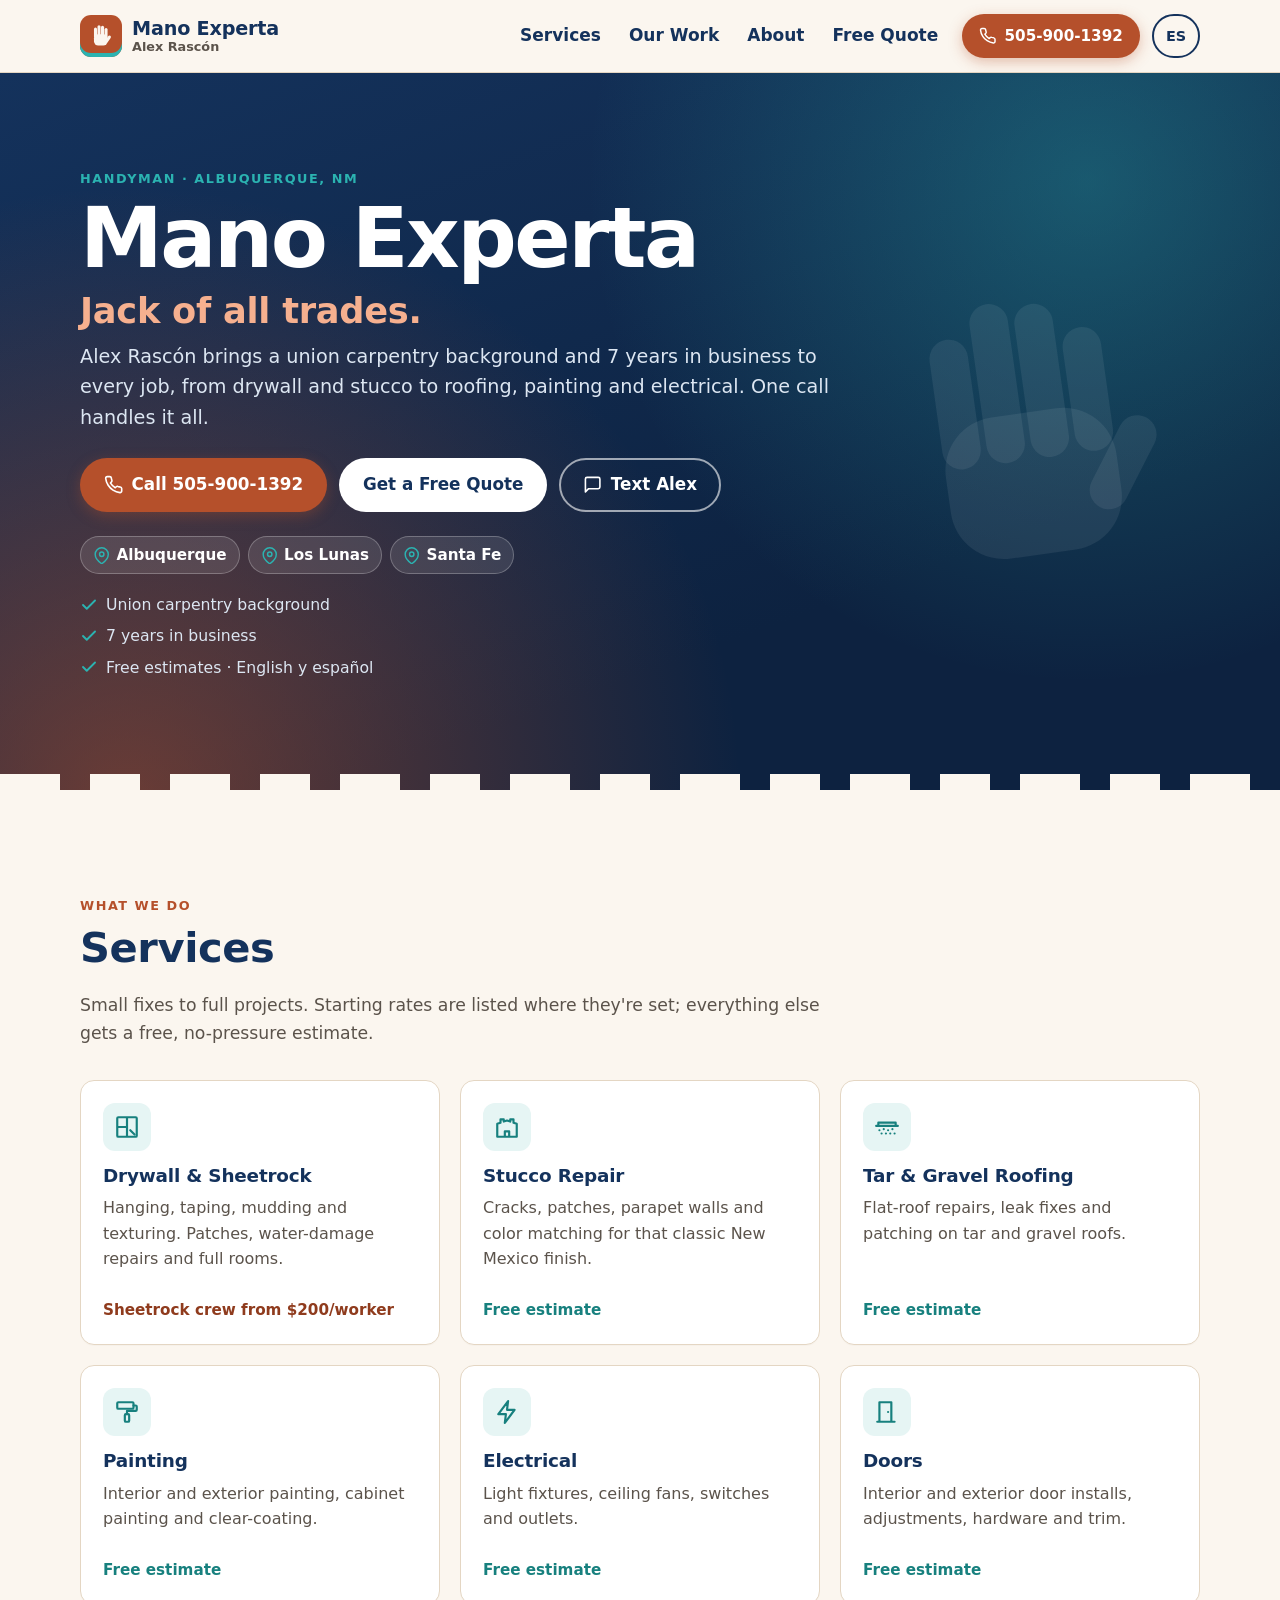
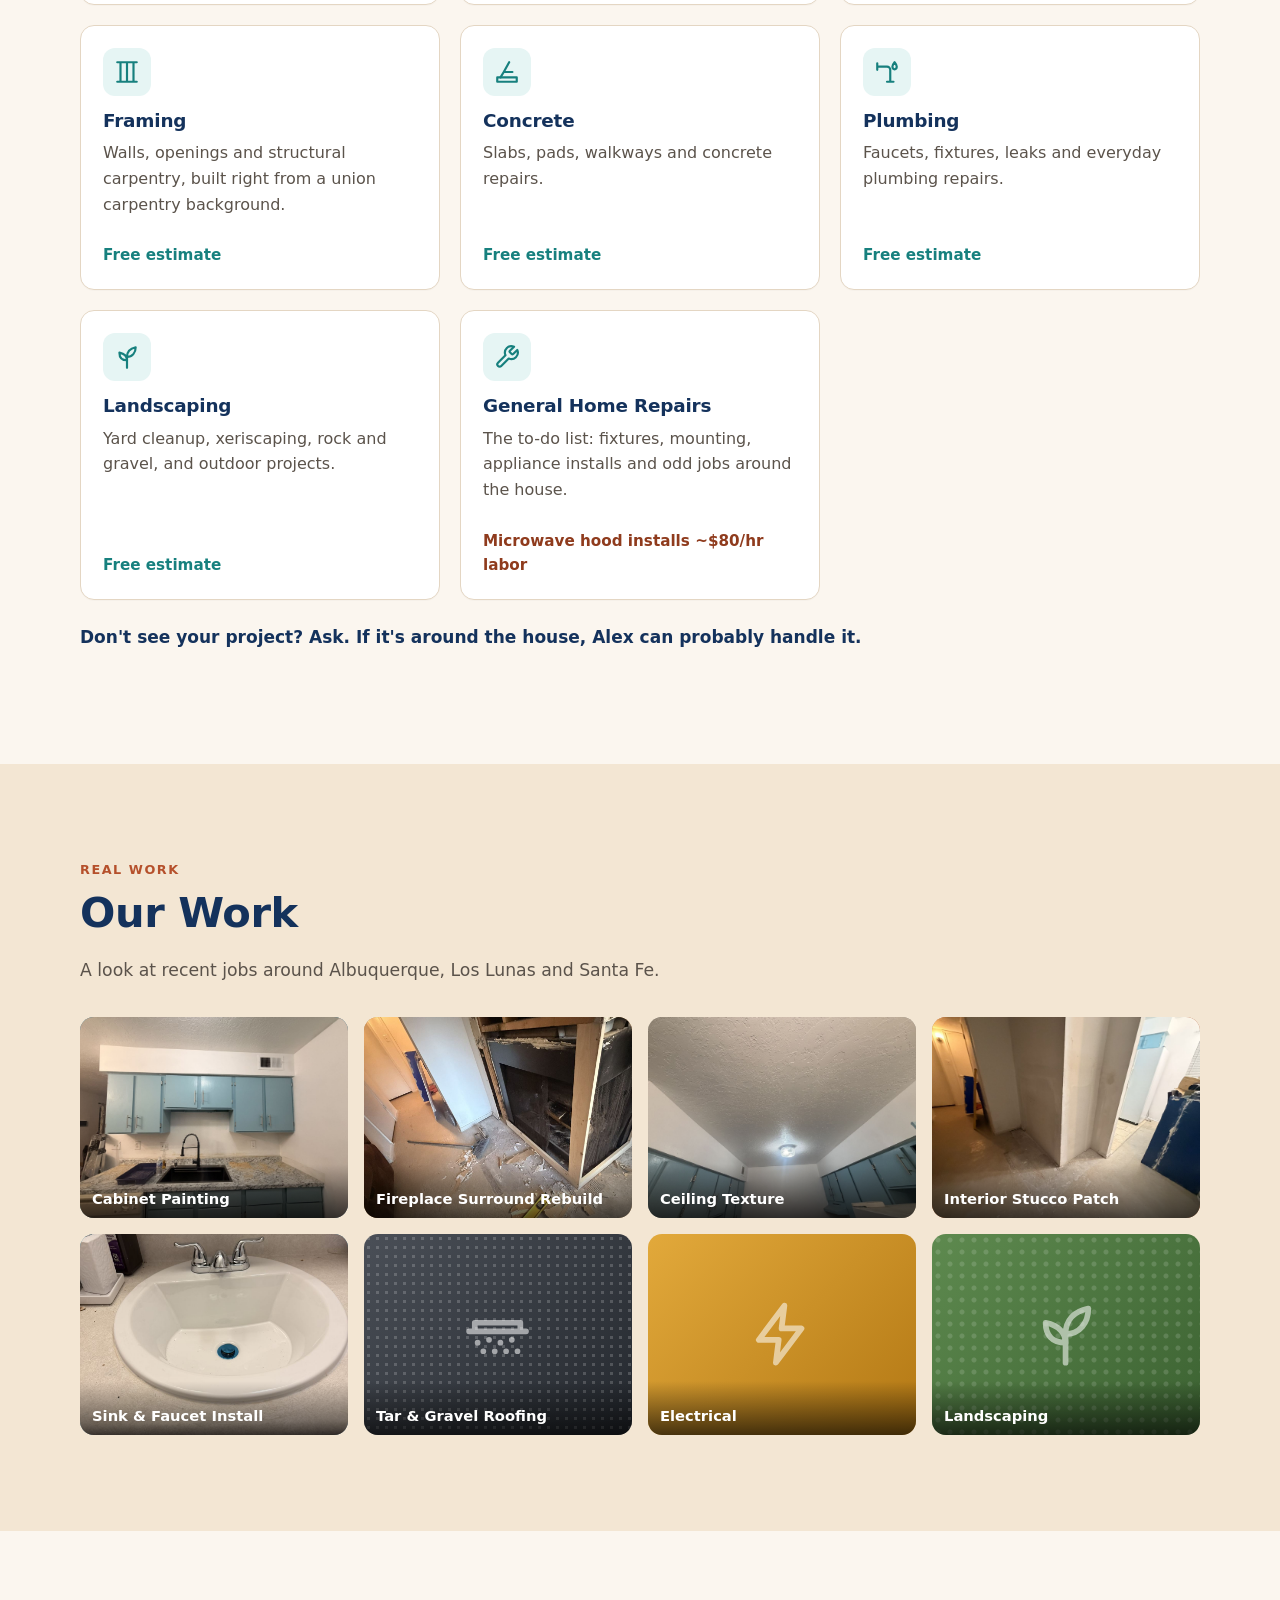
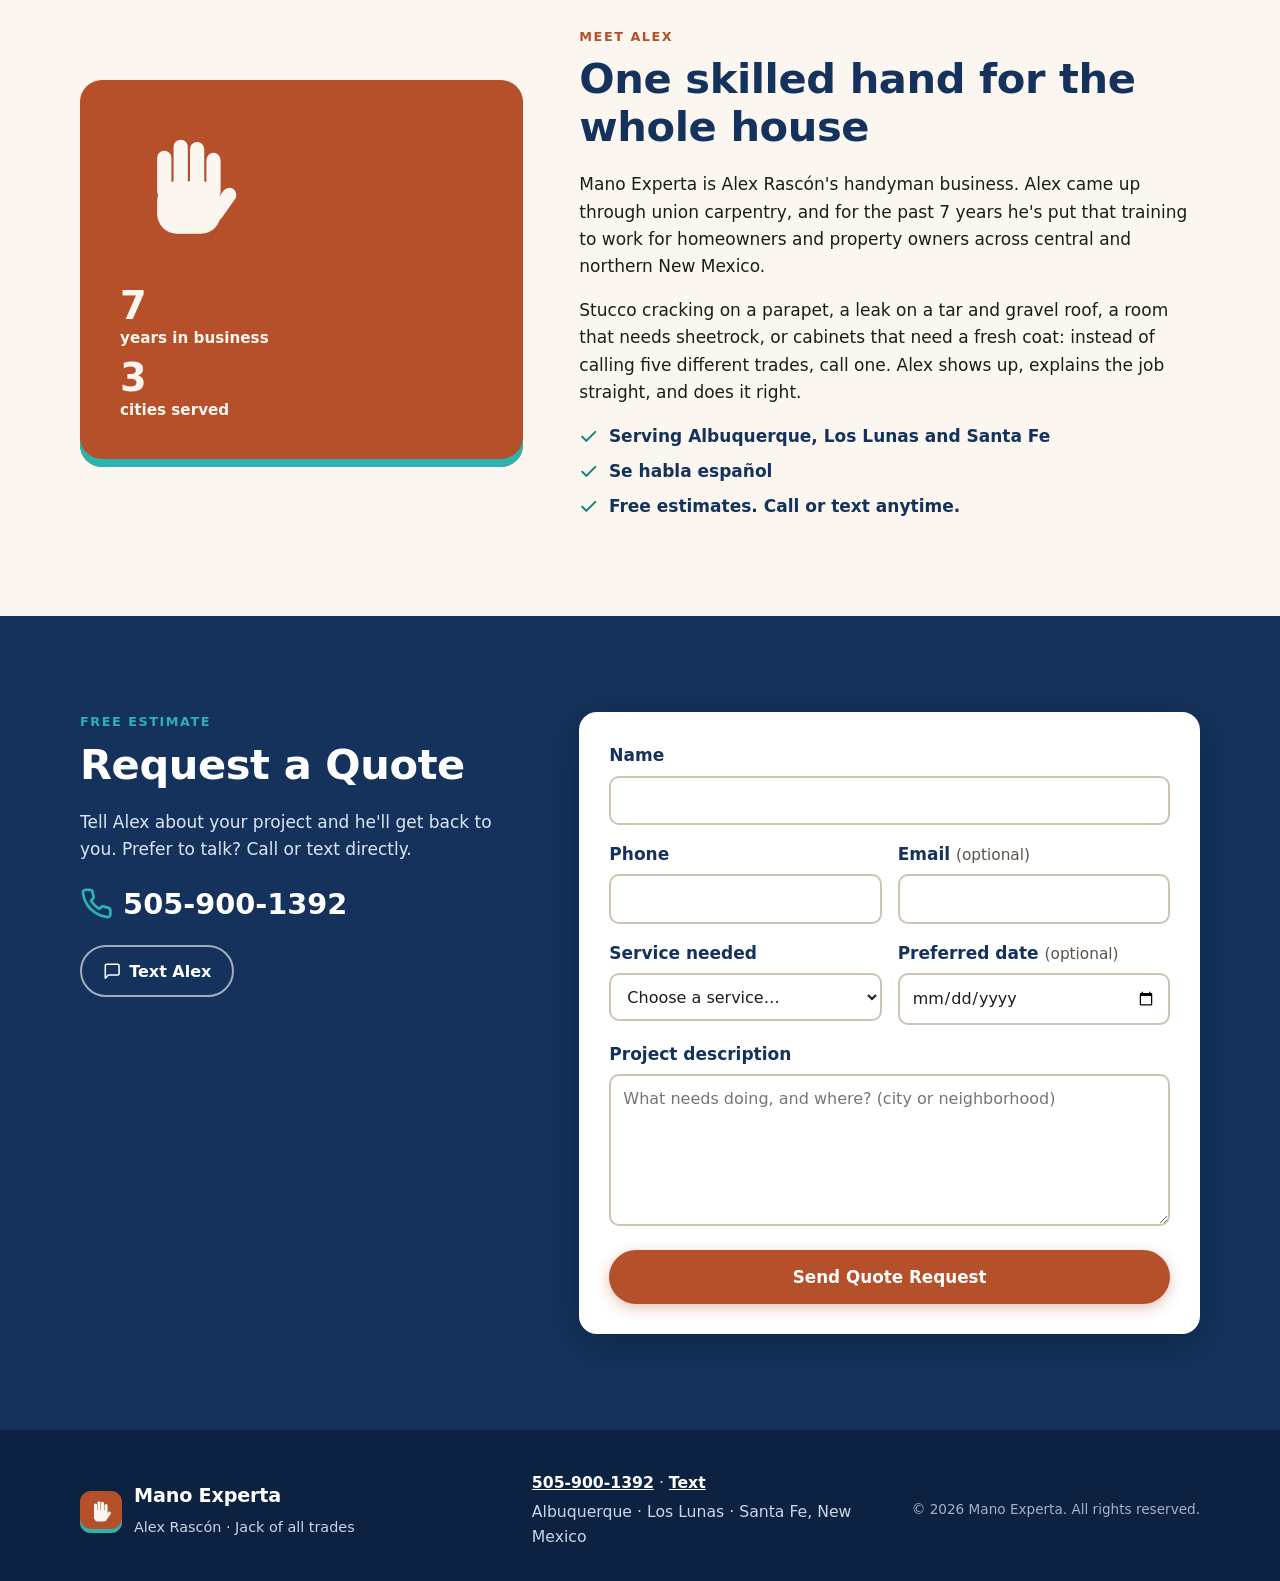
==== commit c8e58ccd: "Gallery: add Alex's real job photos (cabinets, fireplace framing, ceiling texture, stucco patch, plu" ====
--- a/index.html
+++ b/index.html
@@ -214,10 +214,34 @@
           To add more tiles, copy a <li> and change data-photo, data-trade and the label keys.
         -->
         <ul class="gallery-grid" id="galleryGrid">
+          <li class="g-item" data-photo="images/gallery/cabinets-1.jpg" data-trade="cabinets">
+            <button type="button" class="g-btn" disabled>
+              <span class="g-ph" aria-hidden="true"><svg><use href="#i-cabinet"/></svg></span>
+              <span class="g-label" data-i18n="g4">Cabinet Painting</span>
+            </button>
+          </li>
+          <li class="g-item" data-photo="images/gallery/framing-1.jpg" data-trade="framing">
+            <button type="button" class="g-btn" disabled>
+              <span class="g-ph" aria-hidden="true"><svg><use href="#i-frame"/></svg></span>
+              <span class="g-label" data-i18n="g6">Fireplace Surround Rebuild</span>
+            </button>
+          </li>
+          <li class="g-item" data-photo="images/gallery/drywall-1.jpg" data-trade="drywall">
+            <button type="button" class="g-btn" disabled>
+              <span class="g-ph" aria-hidden="true"><svg><use href="#i-drywall"/></svg></span>
+              <span class="g-label" data-i18n="g3">Ceiling Texture</span>
+            </button>
+          </li>
           <li class="g-item" data-photo="images/gallery/stucco-1.jpg" data-trade="stucco">
             <button type="button" class="g-btn" disabled>
               <span class="g-ph" aria-hidden="true"><svg><use href="#i-stucco"/></svg></span>
-              <span class="g-label" data-i18n="g1">Stucco &amp; Parapet Repair</span>
+              <span class="g-label" data-i18n="g1">Interior Stucco Patch</span>
+            </button>
+          </li>
+          <li class="g-item" data-photo="images/gallery/plumbing-1.jpg" data-trade="plumbing">
+            <button type="button" class="g-btn" disabled>
+              <span class="g-ph" aria-hidden="true"><svg><use href="#i-pipe"/></svg></span>
+              <span class="g-label" data-i18n="g9">Sink &amp; Faucet Install</span>
             </button>
           </li>
           <li class="g-item" data-photo="images/gallery/roofing-1.jpg" data-trade="roofing">
@@ -226,40 +250,16 @@
               <span class="g-label" data-i18n="g2">Tar &amp; Gravel Roofing</span>
             </button>
           </li>
-          <li class="g-item" data-photo="images/gallery/drywall-1.jpg" data-trade="drywall">
-            <button type="button" class="g-btn" disabled>
-              <span class="g-ph" aria-hidden="true"><svg><use href="#i-drywall"/></svg></span>
-              <span class="g-label" data-i18n="g3">Drywall &amp; Sheetrock</span>
-            </button>
-          </li>
-          <li class="g-item" data-photo="images/gallery/cabinets-1.jpg" data-trade="cabinets">
-            <button type="button" class="g-btn" disabled>
-              <span class="g-ph" aria-hidden="true"><svg><use href="#i-cabinet"/></svg></span>
-              <span class="g-label" data-i18n="g4">Cabinet Painting</span>
-            </button>
-          </li>
           <li class="g-item" data-photo="images/gallery/electrical-1.jpg" data-trade="electrical">
             <button type="button" class="g-btn" disabled>
               <span class="g-ph" aria-hidden="true"><svg><use href="#i-bolt"/></svg></span>
               <span class="g-label" data-i18n="g5">Electrical</span>
             </button>
           </li>
-          <li class="g-item" data-photo="images/gallery/framing-1.jpg" data-trade="framing">
-            <button type="button" class="g-btn" disabled>
-              <span class="g-ph" aria-hidden="true"><svg><use href="#i-frame"/></svg></span>
-              <span class="g-label" data-i18n="g6">Framing</span>
-            </button>
-          </li>
           <li class="g-item" data-photo="images/gallery/landscaping-1.jpg" data-trade="landscaping">
             <button type="button" class="g-btn" disabled>
               <span class="g-ph" aria-hidden="true"><svg><use href="#i-leaf"/></svg></span>
               <span class="g-label" data-i18n="g7">Landscaping</span>
-            </button>
-          </li>
-          <li class="g-item" data-photo="images/gallery/stucco-2.jpg" data-trade="stucco">
-            <button type="button" class="g-btn" disabled>
-              <span class="g-ph" aria-hidden="true"><svg><use href="#i-stucco"/></svg></span>
-              <span class="g-label" data-i18n="g8">Parapet Wall Repair</span>
             </button>
           </li>
         </ul>
--- a/styles.css
+++ b/styles.css
@@ -151,6 +151,7 @@
 .g-item[data-trade="electrical"] .g-btn { background: linear-gradient(135deg, #E2A93B, #B37814); }
 .g-item[data-trade="framing"] .g-btn { background: repeating-linear-gradient(90deg, rgba(0,0,0,.12) 0 6px, transparent 6px 40px), linear-gradient(135deg, #C79A62, #9A6E3A); }
 .g-item[data-trade="landscaping"] .g-btn { background: radial-gradient(circle, rgba(255,255,255,.14) 0 2px, transparent 3px) 0 0/12px 12px, linear-gradient(135deg, #5E8A4F, #3B6131); }
+.g-item[data-trade="plumbing"] .g-btn { background: linear-gradient(135deg, #4F8FA8, #2B5F75); }
 .g-item.has-photo .g-ph { display: none; }
 .gal-note { display: flex; align-items: center; gap: 8px; margin-top: 18px; color: var(--muted); font-size: .98rem; }
 .gal-note[hidden] { display: none; }
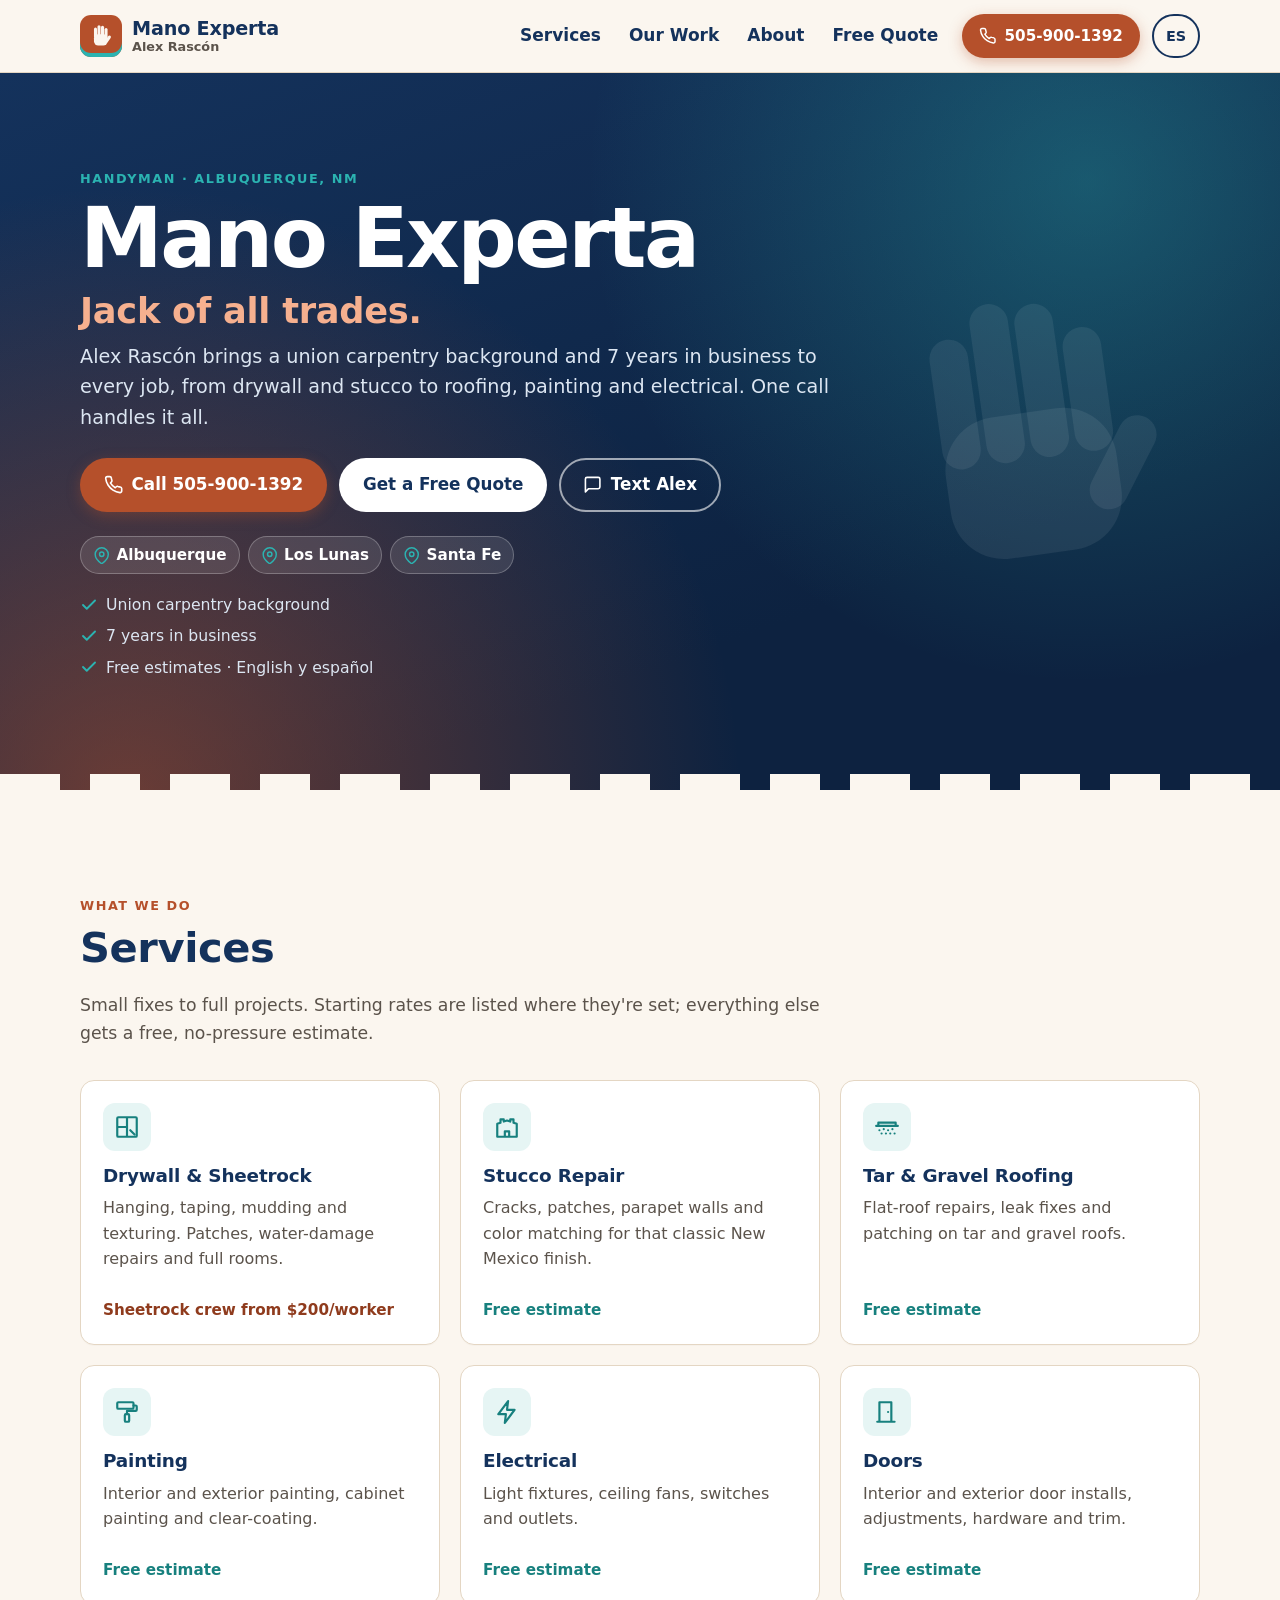
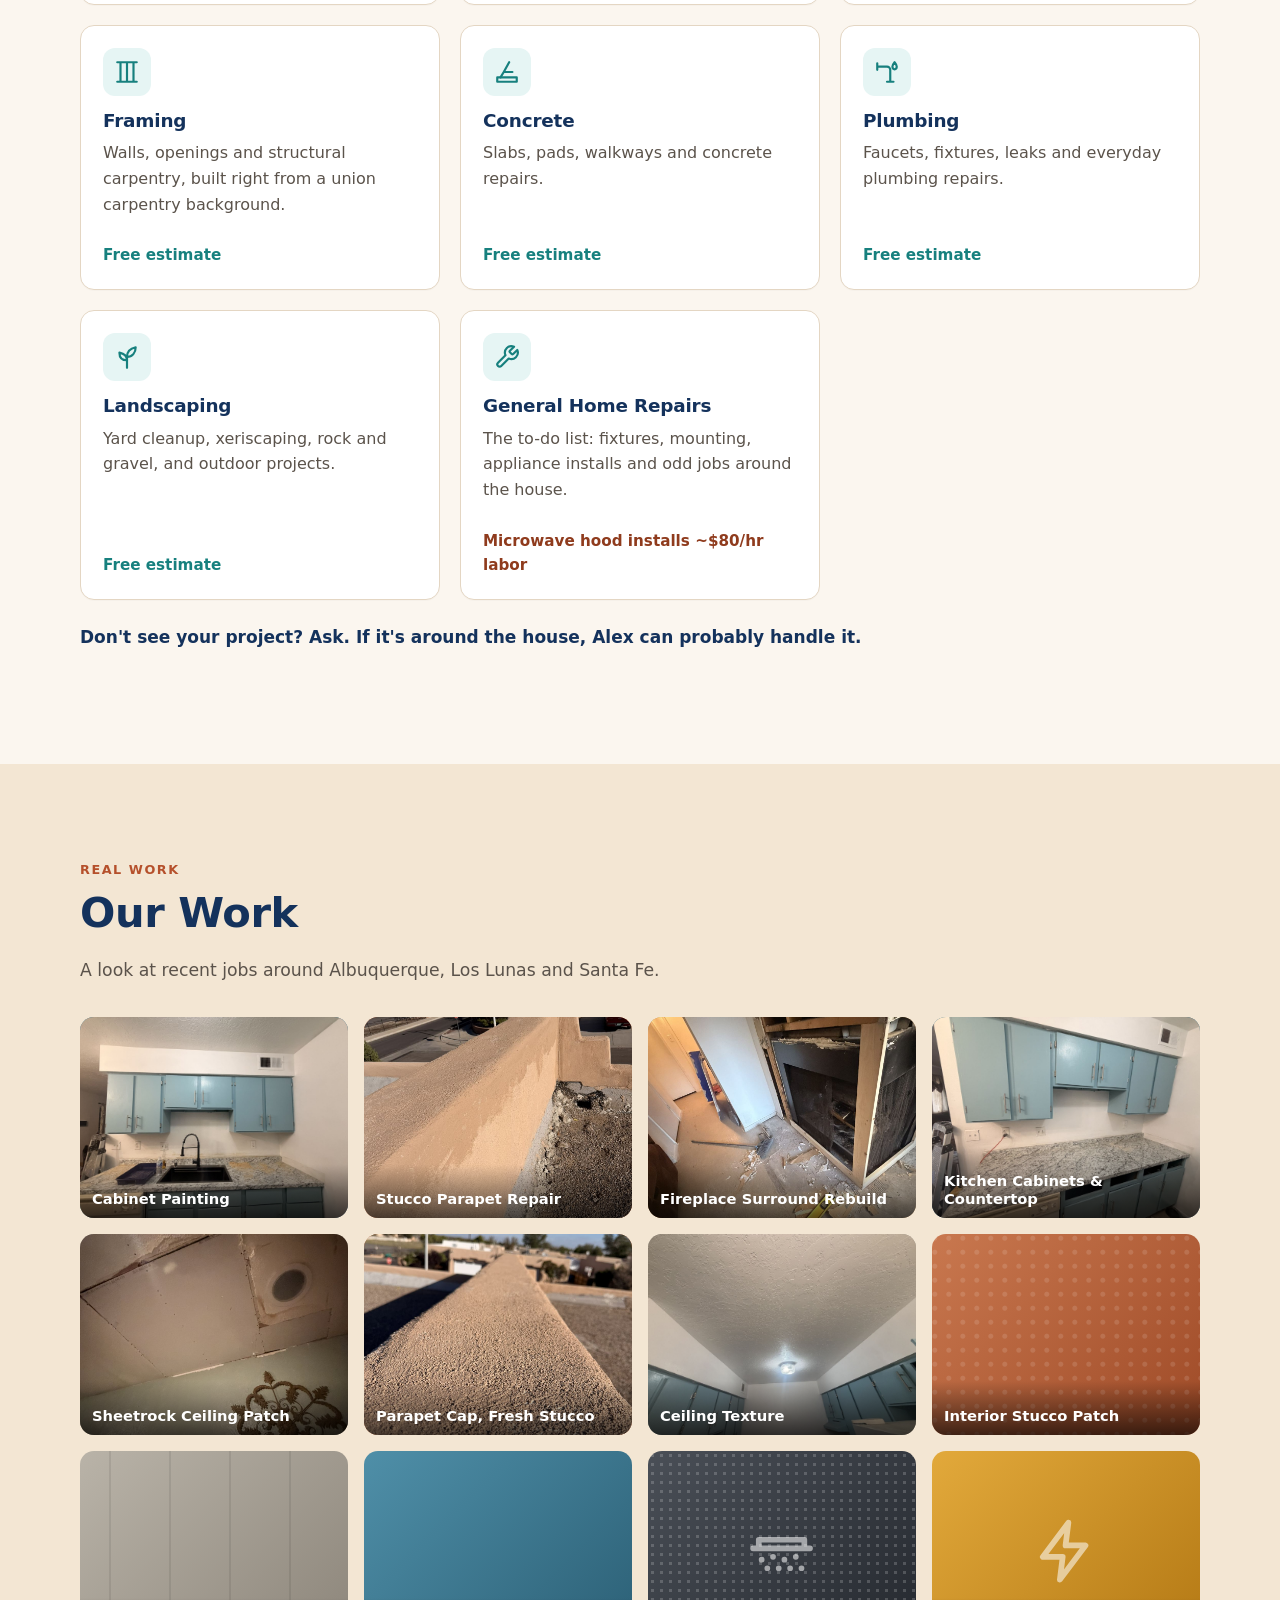
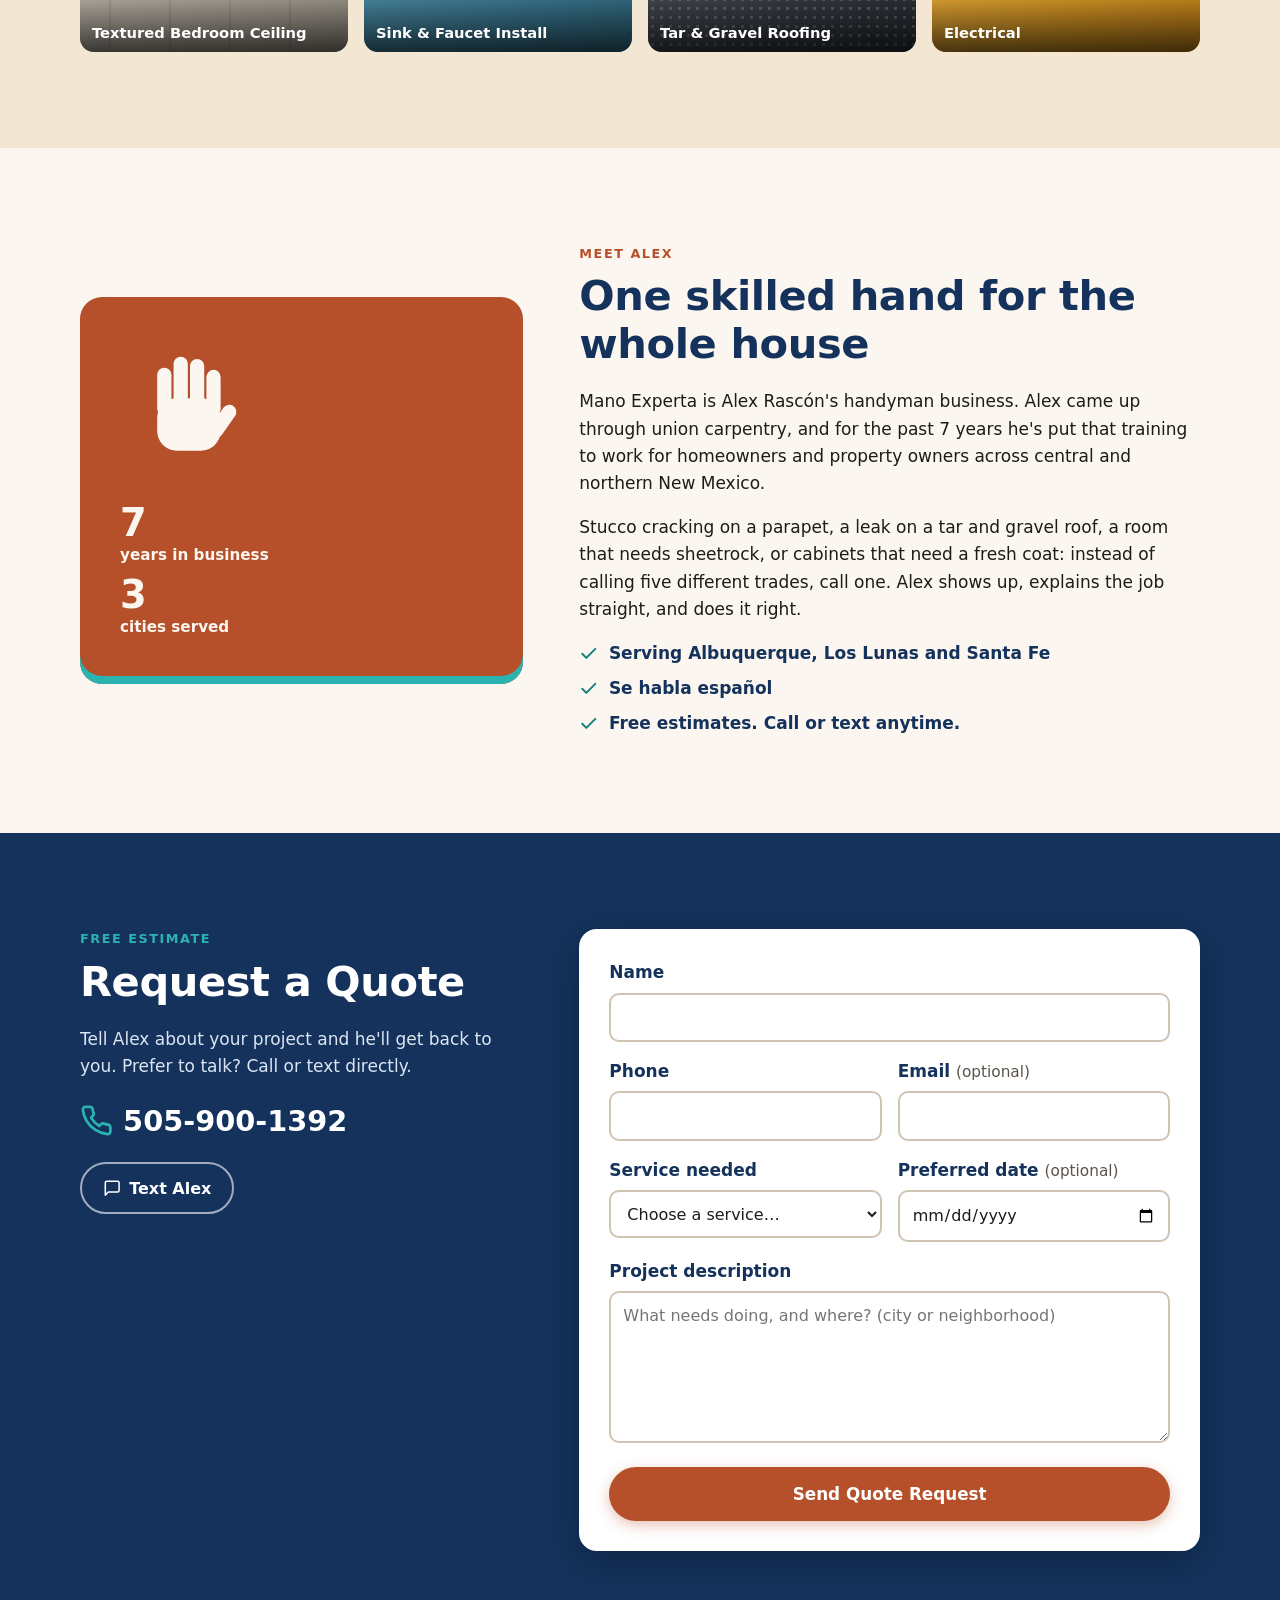
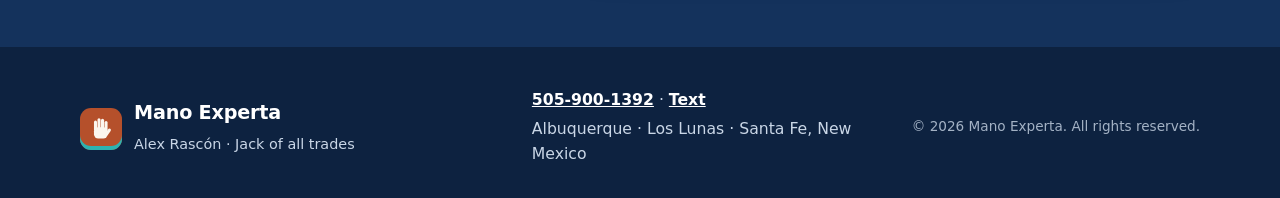
==== commit e877e5ed: "Gallery: add parapet stucco, ceiling and kitchen photos" ====
--- a/index.html
+++ b/index.html
@@ -220,12 +220,36 @@
               <span class="g-label" data-i18n="g4">Cabinet Painting</span>
             </button>
           </li>
+          <li class="g-item" data-photo="images/gallery/stucco-2.jpg" data-trade="stucco">
+            <button type="button" class="g-btn" disabled>
+              <span class="g-ph" aria-hidden="true"><svg><use href="#i-stucco"/></svg></span>
+              <span class="g-label" data-i18n="g8">Stucco Parapet Repair</span>
+            </button>
+          </li>
           <li class="g-item" data-photo="images/gallery/framing-1.jpg" data-trade="framing">
             <button type="button" class="g-btn" disabled>
               <span class="g-ph" aria-hidden="true"><svg><use href="#i-frame"/></svg></span>
               <span class="g-label" data-i18n="g6">Fireplace Surround Rebuild</span>
             </button>
           </li>
+          <li class="g-item" data-photo="images/gallery/cabinets-2.jpg" data-trade="cabinets">
+            <button type="button" class="g-btn" disabled>
+              <span class="g-ph" aria-hidden="true"><svg><use href="#i-cabinet"/></svg></span>
+              <span class="g-label" data-i18n="g11">Kitchen Cabinets &amp; Countertop</span>
+            </button>
+          </li>
+          <li class="g-item" data-photo="images/gallery/drywall-2.jpg" data-trade="drywall">
+            <button type="button" class="g-btn" disabled>
+              <span class="g-ph" aria-hidden="true"><svg><use href="#i-drywall"/></svg></span>
+              <span class="g-label" data-i18n="g12">Sheetrock Ceiling Patch</span>
+            </button>
+          </li>
+          <li class="g-item" data-photo="images/gallery/stucco-3.jpg" data-trade="stucco">
+            <button type="button" class="g-btn" disabled>
+              <span class="g-ph" aria-hidden="true"><svg><use href="#i-stucco"/></svg></span>
+              <span class="g-label" data-i18n="g10">Parapet Cap, Fresh Stucco</span>
+            </button>
+          </li>
           <li class="g-item" data-photo="images/gallery/drywall-1.jpg" data-trade="drywall">
             <button type="button" class="g-btn" disabled>
               <span class="g-ph" aria-hidden="true"><svg><use href="#i-drywall"/></svg></span>
@@ -238,6 +262,12 @@
               <span class="g-label" data-i18n="g1">Interior Stucco Patch</span>
             </button>
           </li>
+          <li class="g-item" data-photo="images/gallery/drywall-3.jpg" data-trade="drywall">
+            <button type="button" class="g-btn" disabled>
+              <span class="g-ph" aria-hidden="true"><svg><use href="#i-drywall"/></svg></span>
+              <span class="g-label" data-i18n="g13">Textured Bedroom Ceiling</span>
+            </button>
+          </li>
           <li class="g-item" data-photo="images/gallery/plumbing-1.jpg" data-trade="plumbing">
             <button type="button" class="g-btn" disabled>
               <span class="g-ph" aria-hidden="true"><svg><use href="#i-pipe"/></svg></span>
@@ -254,12 +284,6 @@
             <button type="button" class="g-btn" disabled>
               <span class="g-ph" aria-hidden="true"><svg><use href="#i-bolt"/></svg></span>
               <span class="g-label" data-i18n="g5">Electrical</span>
-            </button>
-          </li>
-          <li class="g-item" data-photo="images/gallery/landscaping-1.jpg" data-trade="landscaping">
-            <button type="button" class="g-btn" disabled>
-              <span class="g-ph" aria-hidden="true"><svg><use href="#i-leaf"/></svg></span>
-              <span class="g-label" data-i18n="g7">Landscaping</span>
             </button>
           </li>
         </ul>
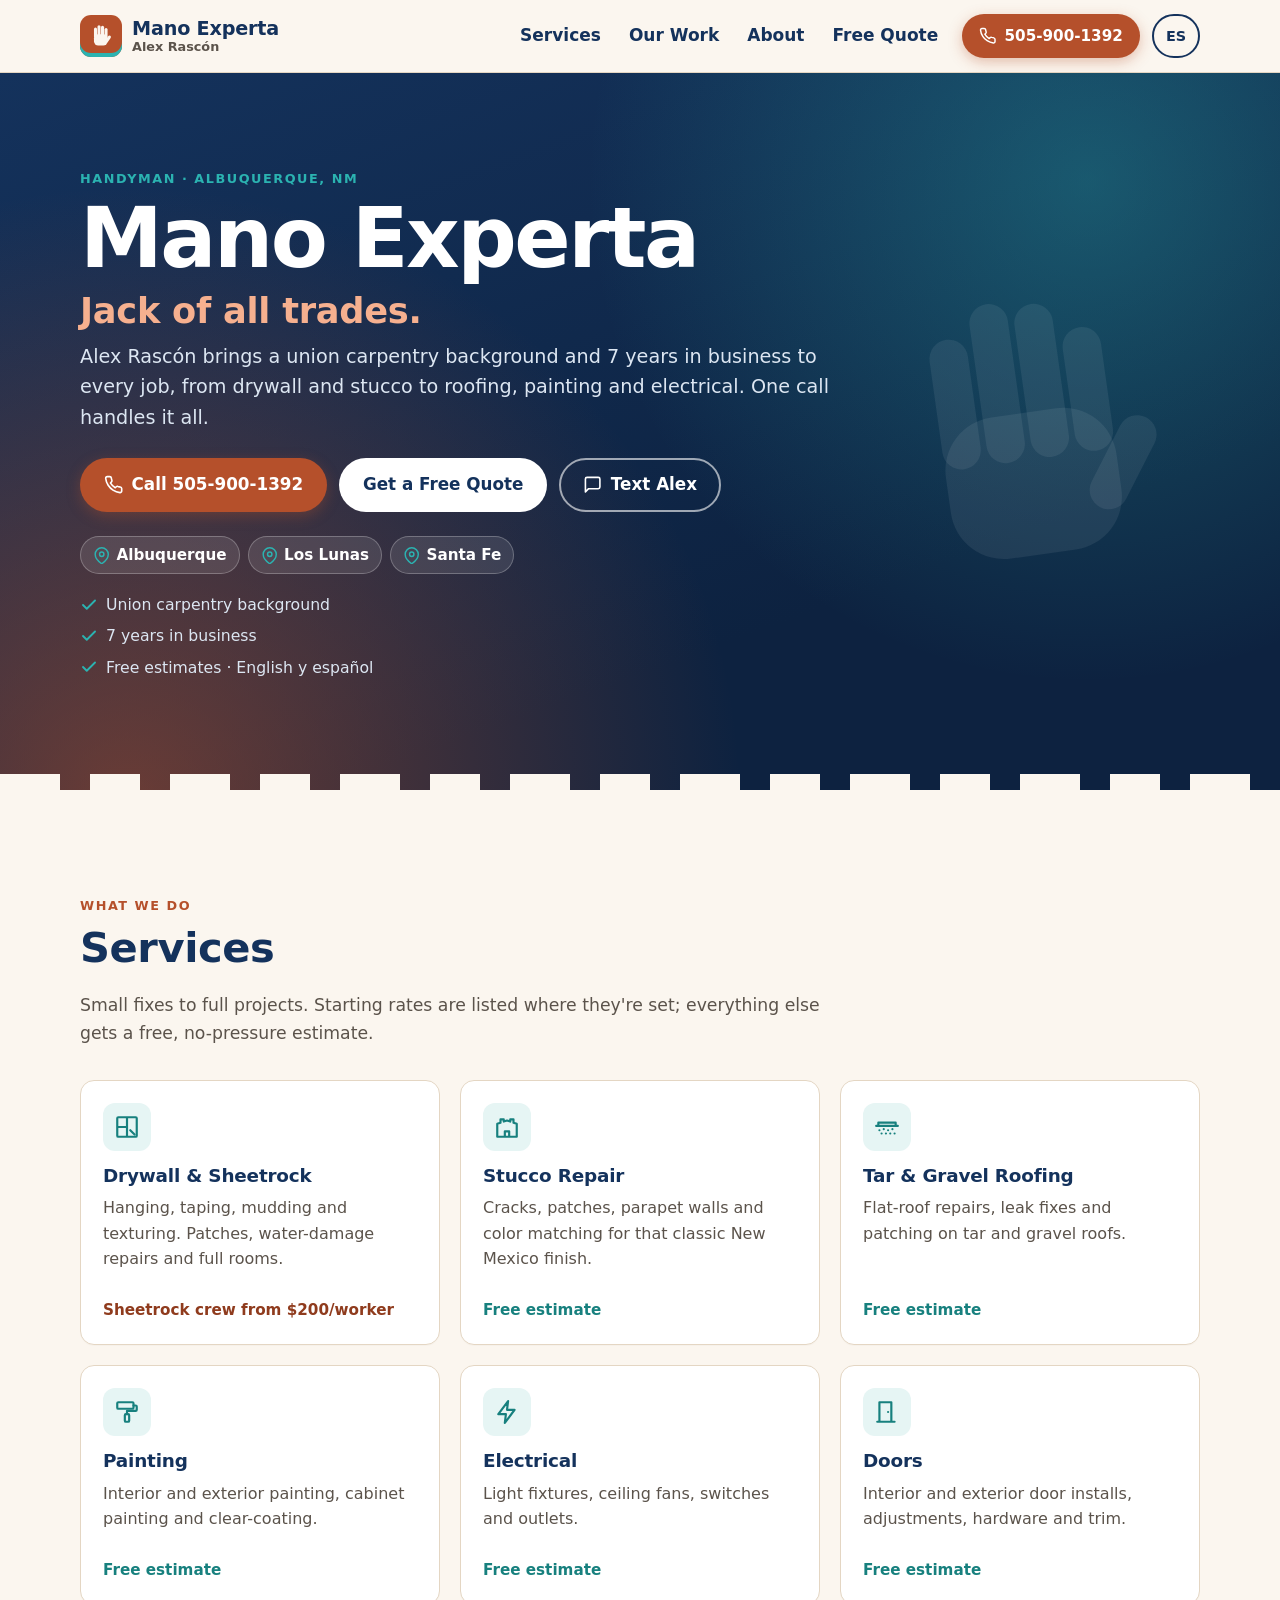
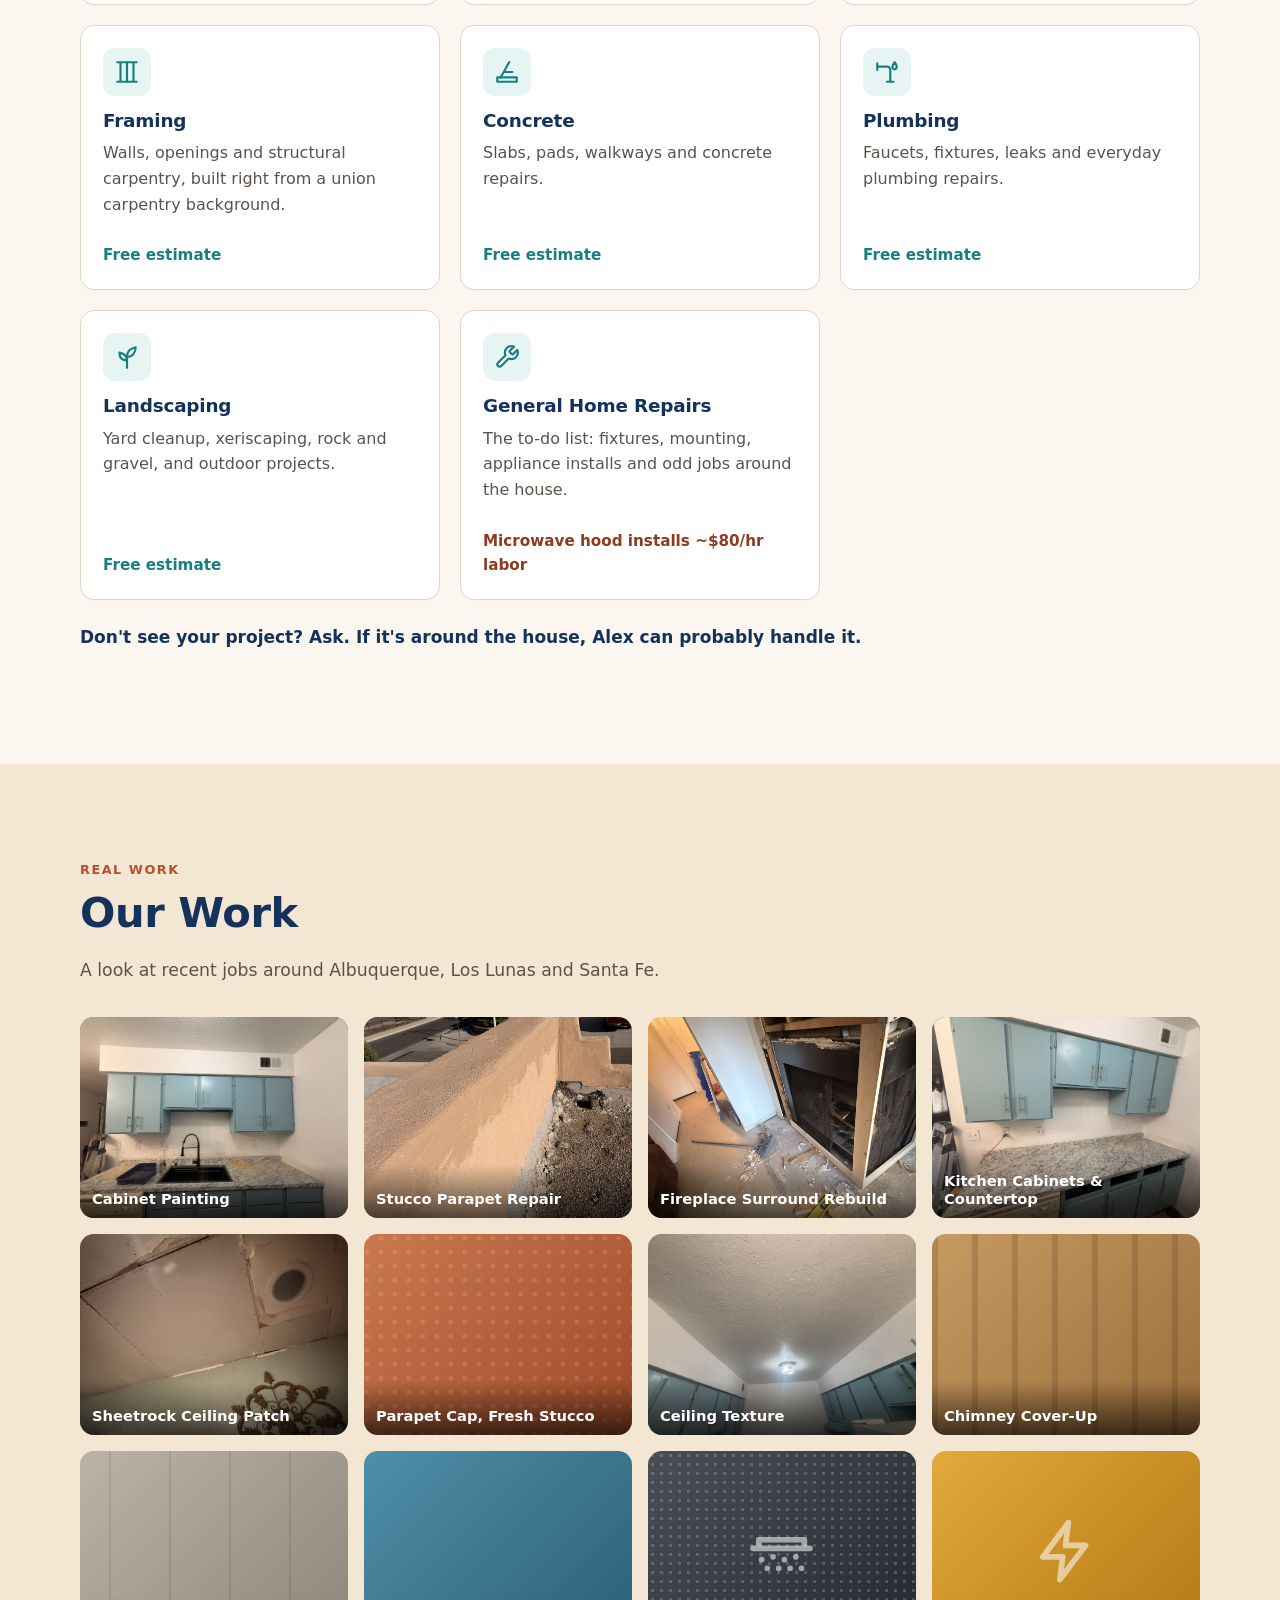
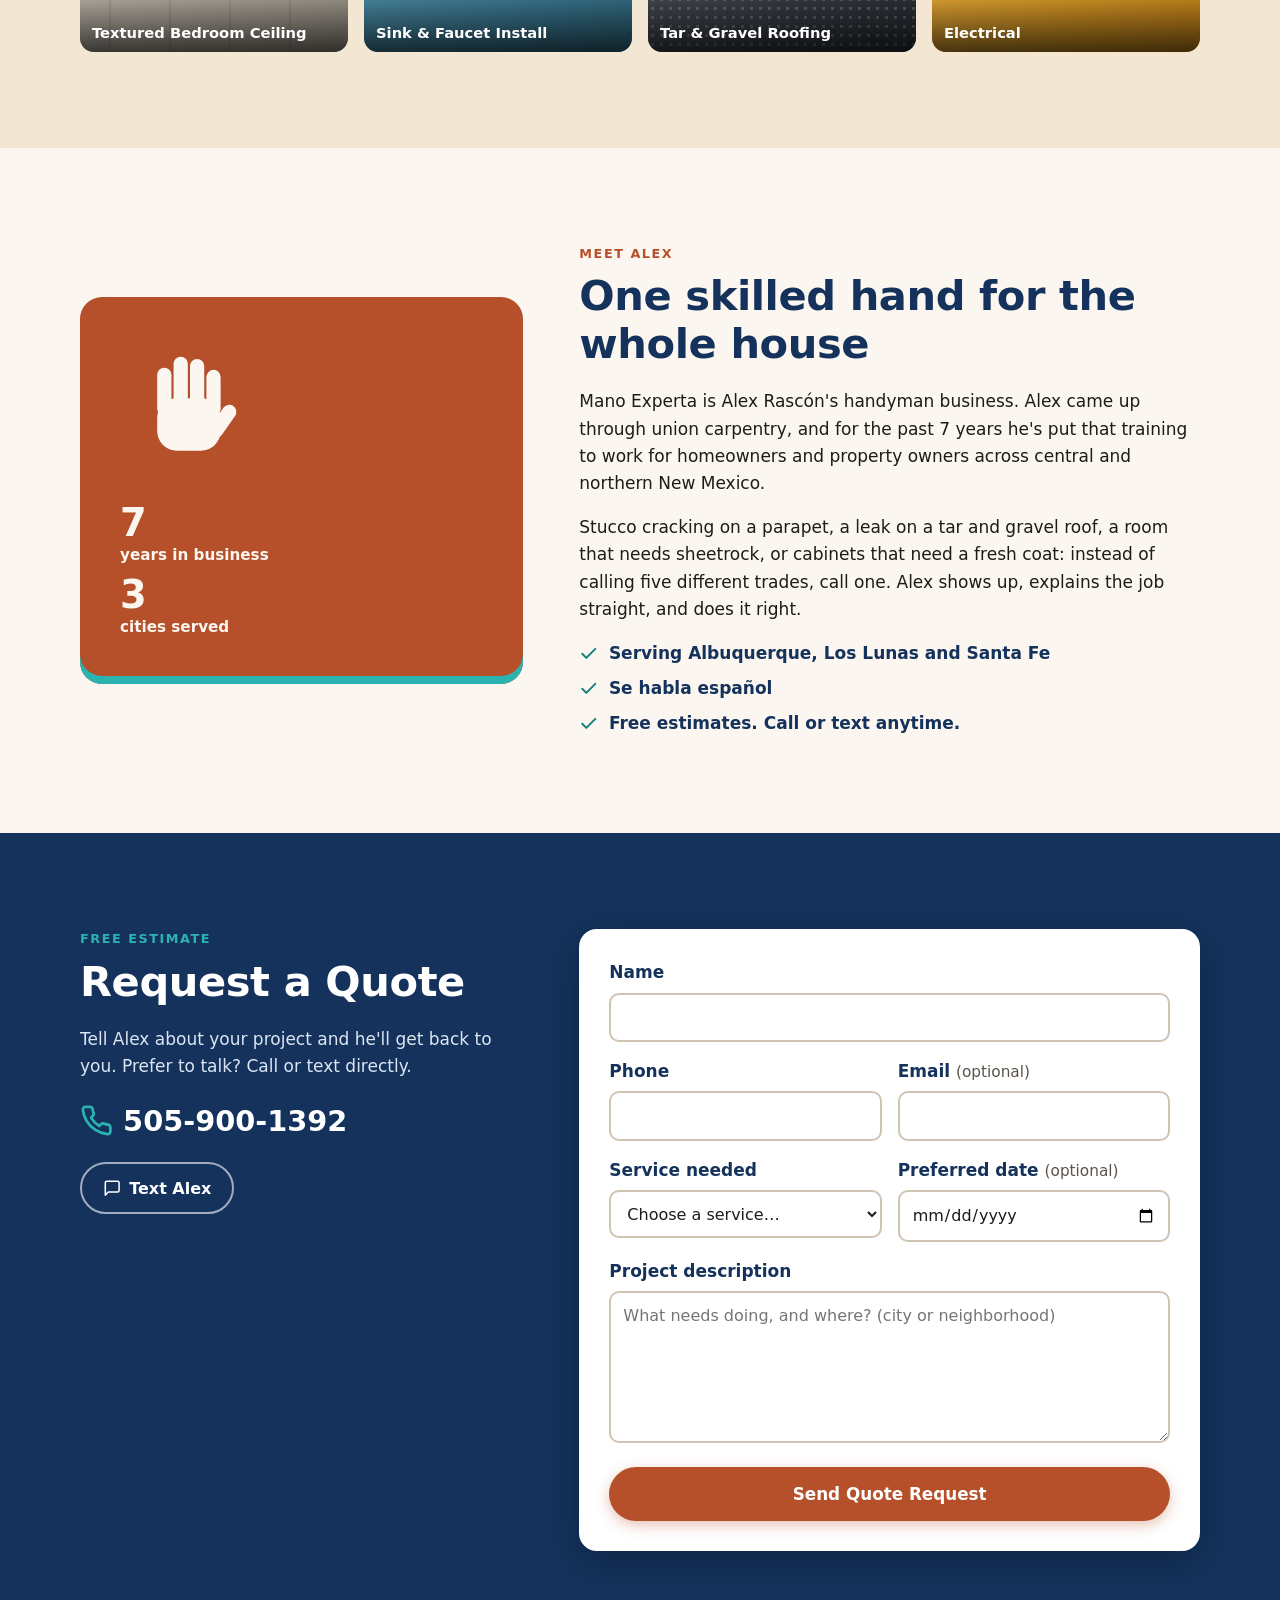
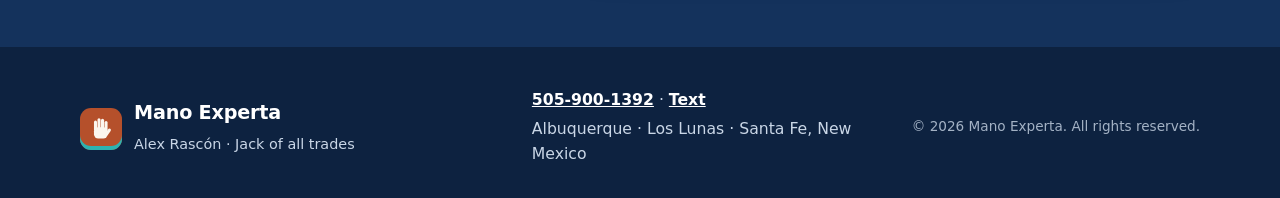
==== commit 36957dc1: "Gallery: relabel stucco-1 as Chimney Cover-Up (framing), rename to chimney-1.jpg" ====
--- a/index.html
+++ b/index.html
@@ -256,10 +256,10 @@
               <span class="g-label" data-i18n="g3">Ceiling Texture</span>
             </button>
           </li>
-          <li class="g-item" data-photo="images/gallery/stucco-1.jpg" data-trade="stucco">
-            <button type="button" class="g-btn" disabled>
-              <span class="g-ph" aria-hidden="true"><svg><use href="#i-stucco"/></svg></span>
-              <span class="g-label" data-i18n="g1">Interior Stucco Patch</span>
+          <li class="g-item" data-photo="images/gallery/chimney-1.jpg" data-trade="framing">
+            <button type="button" class="g-btn" disabled>
+              <span class="g-ph" aria-hidden="true"><svg><use href="#i-frame"/></svg></span>
+              <span class="g-label" data-i18n="g1">Chimney Cover-Up</span>
             </button>
           </li>
           <li class="g-item" data-photo="images/gallery/drywall-3.jpg" data-trade="drywall">
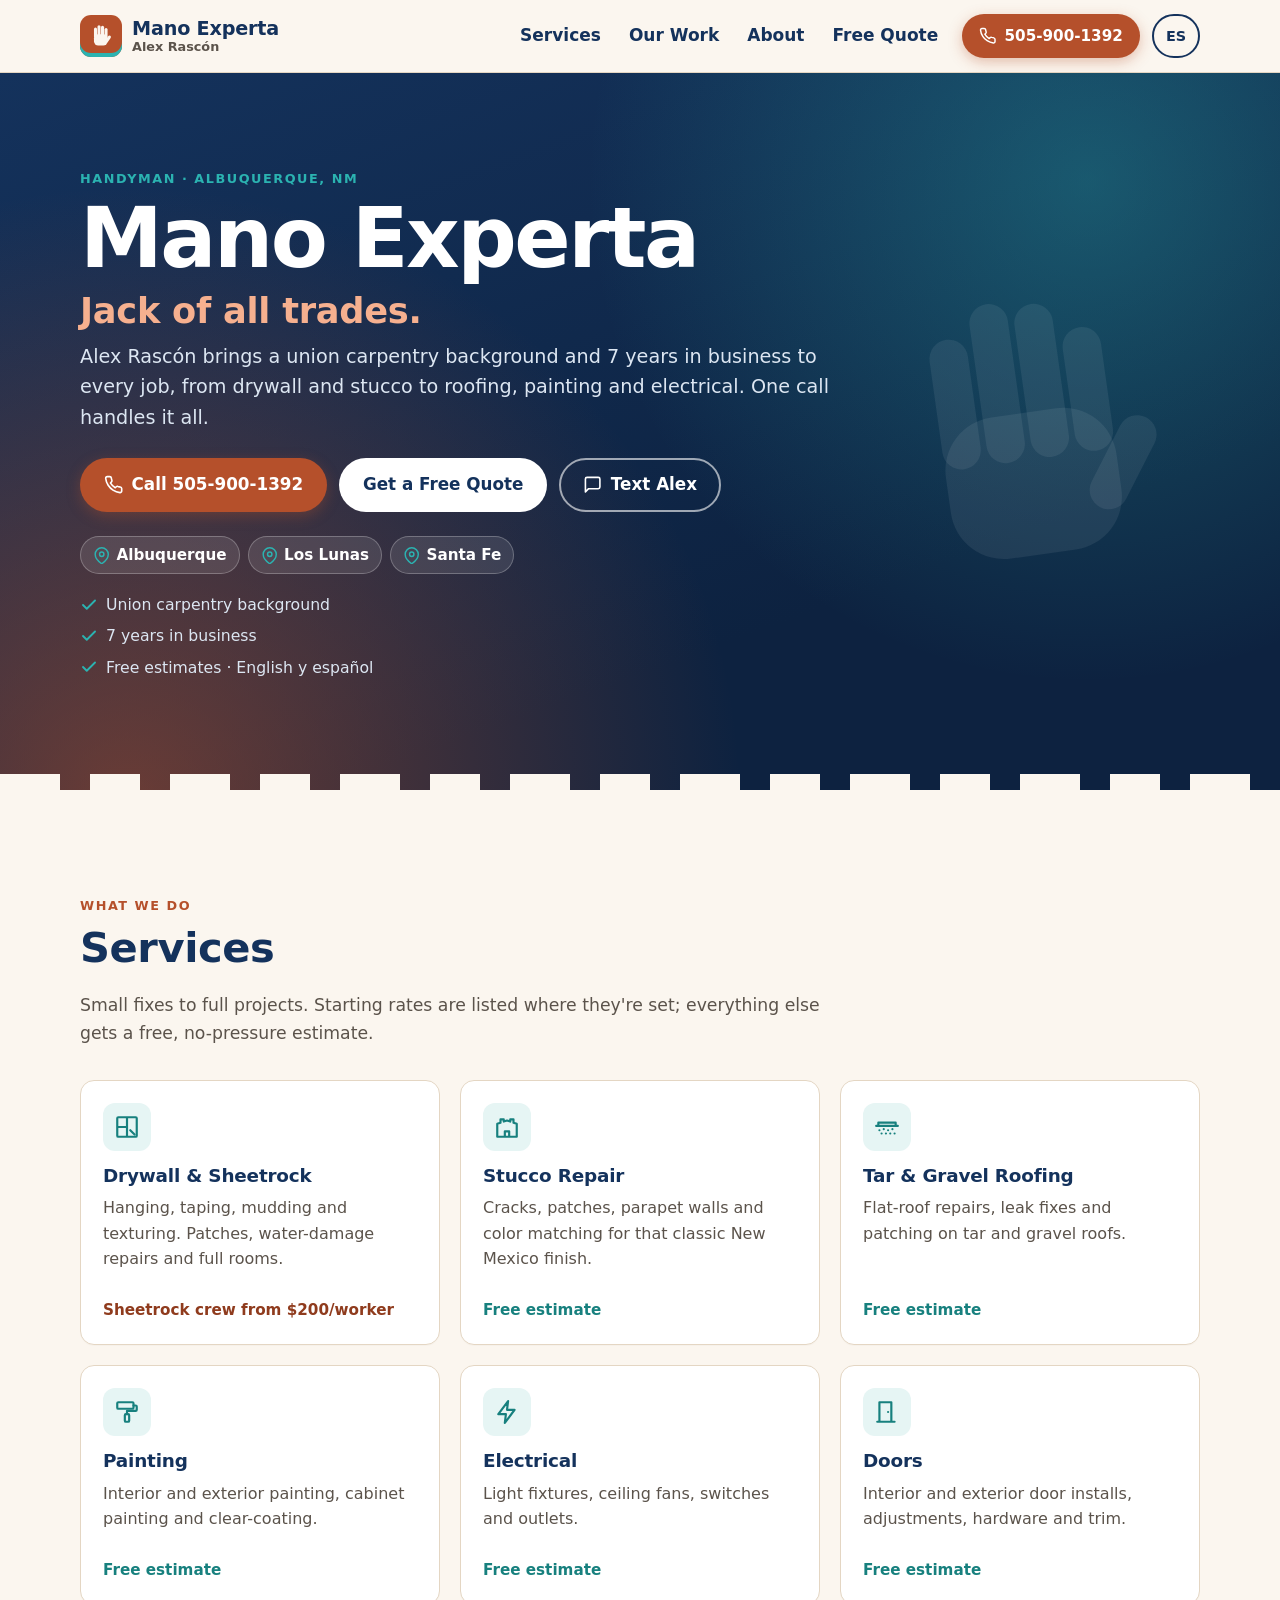
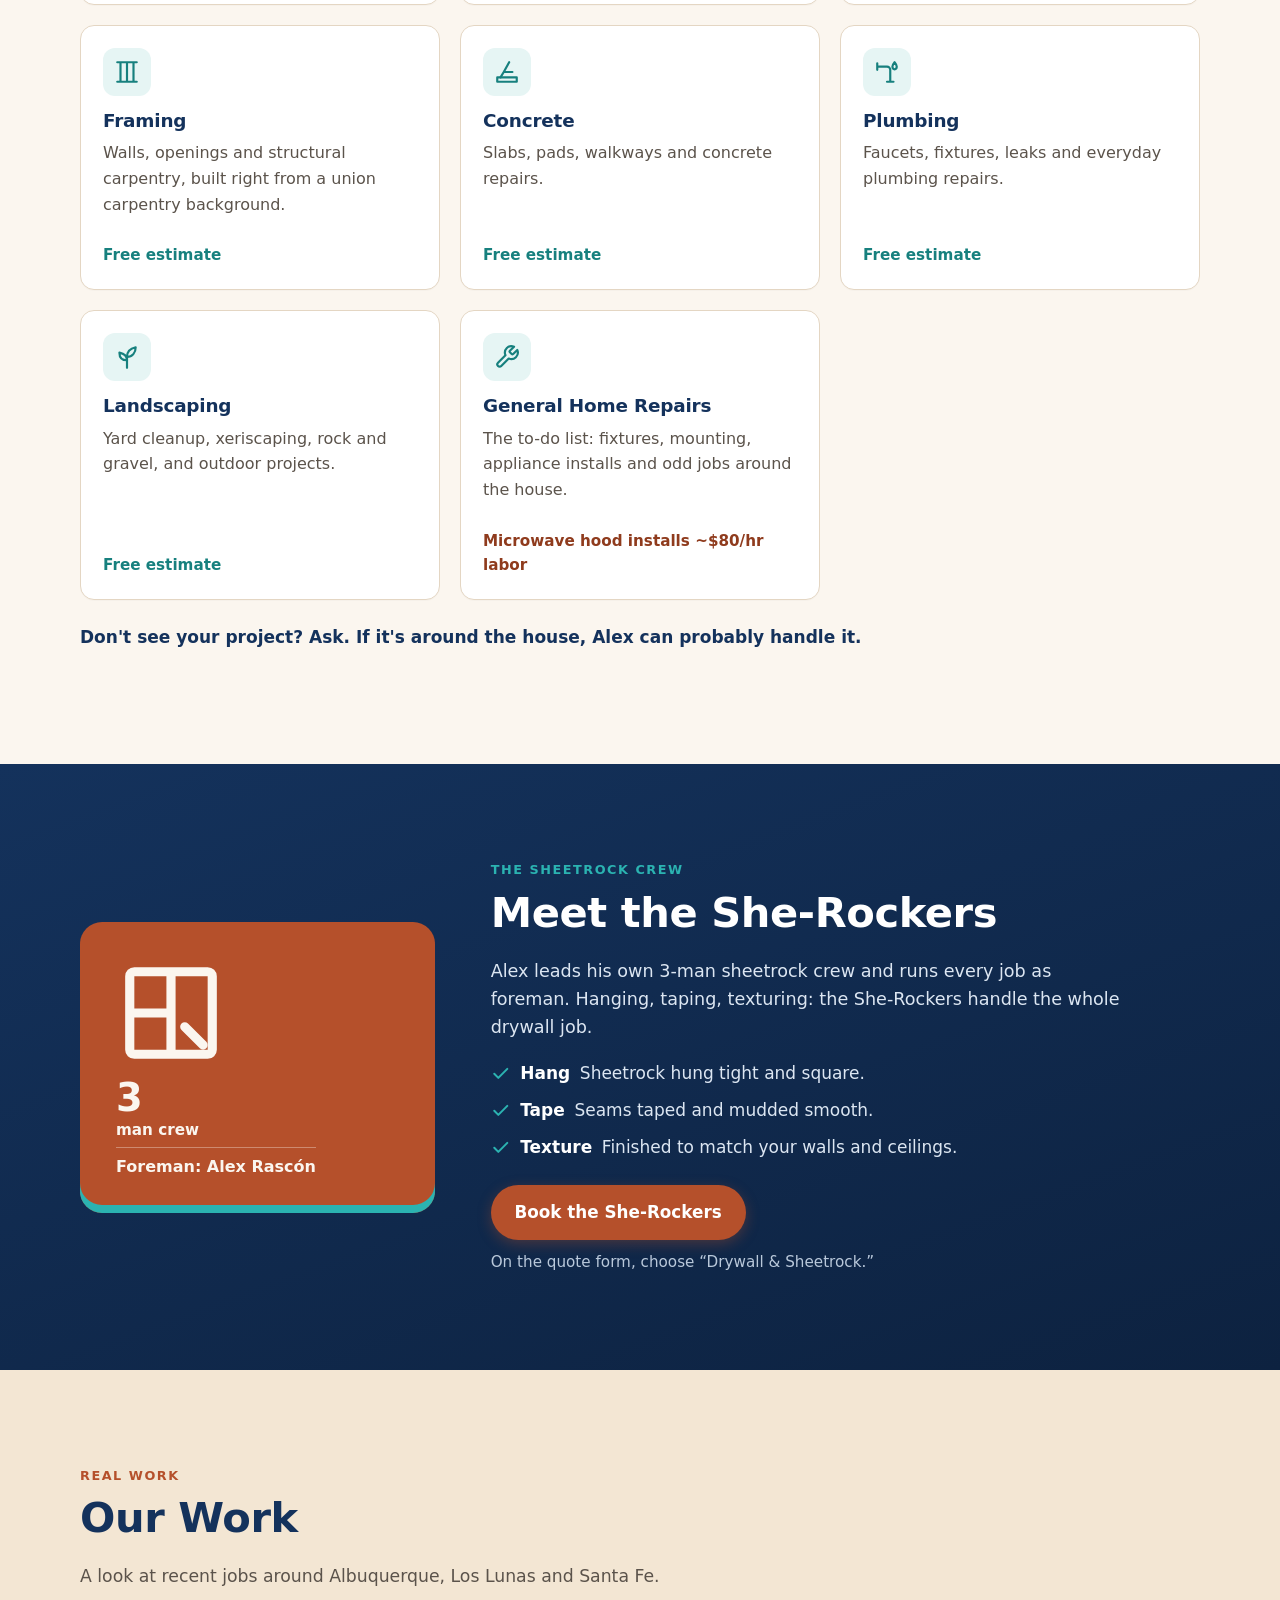
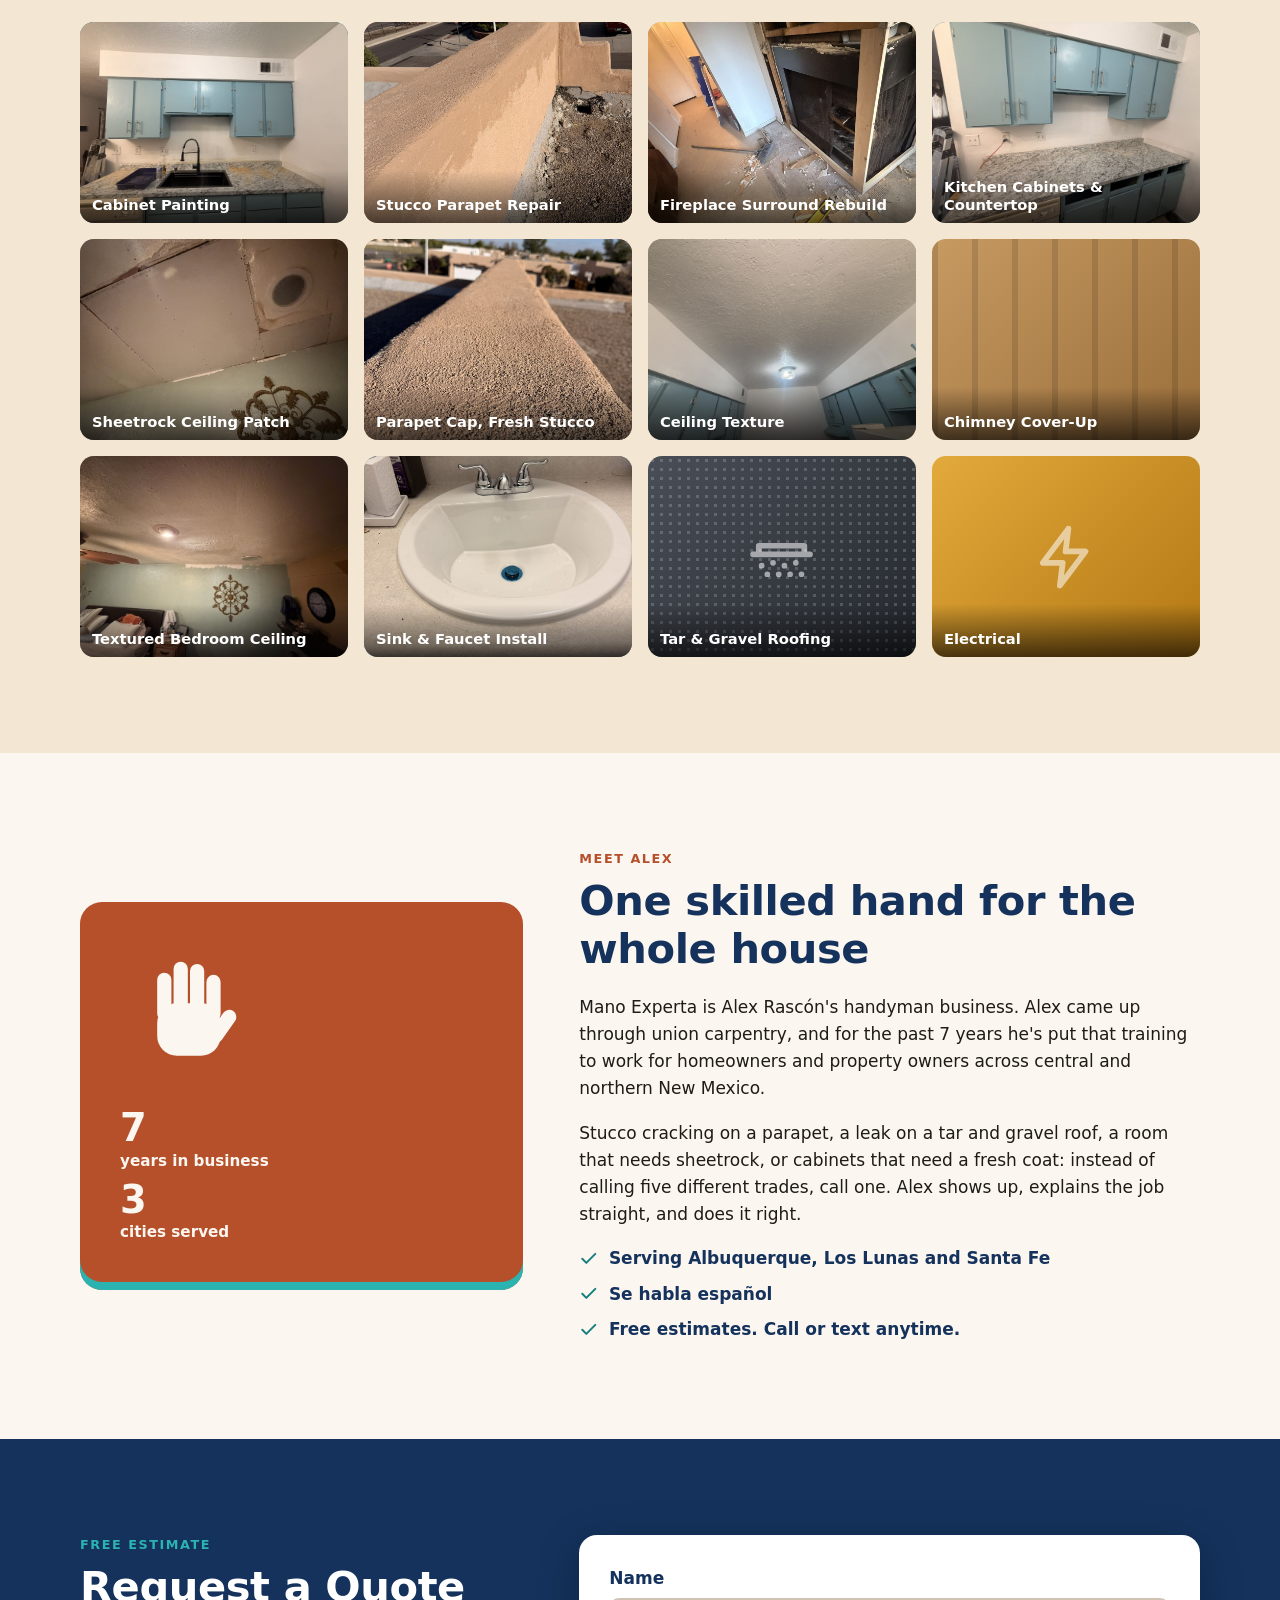
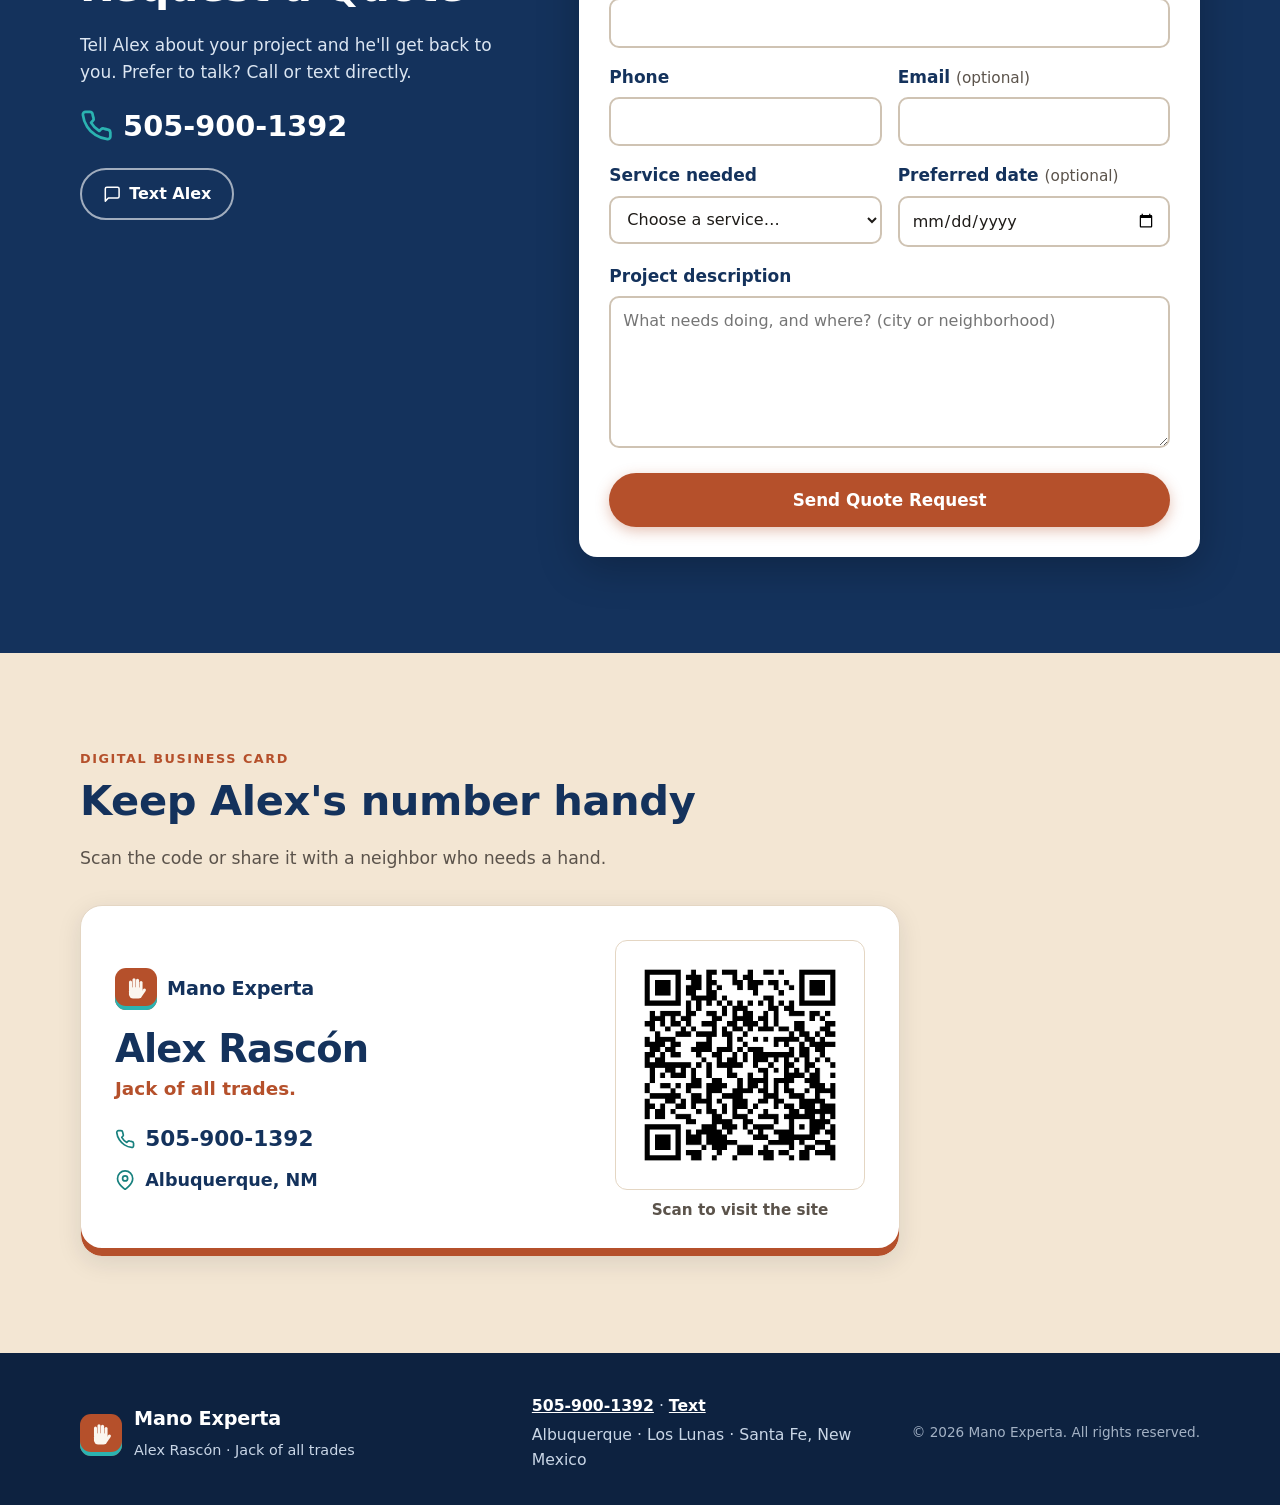
==== commit d486a5c3: "Add She-Rockers sheetrock crew section and QR digital business card" ====
--- a/index.html
+++ b/index.html
@@ -200,6 +200,29 @@
       </div>
     </section>
 
+    <!-- SHE-ROCKERS (sheetrock crew) -->
+    <section class="section section-dark crew" id="she-rockers" aria-labelledby="crew-title">
+      <div class="container crew-grid">
+        <div class="crew-badge" aria-hidden="true">
+          <svg><use href="#i-drywall"/></svg>
+          <p><strong>3</strong><span data-i18n="crewStat">man crew</span></p>
+          <p class="crew-boss" data-i18n="crewBoss">Foreman: Alex Rascón</p>
+        </div>
+        <div>
+          <p class="eyebrow" data-i18n="crewEyebrow">The sheetrock crew</p>
+          <h2 id="crew-title" data-i18n="crewTitle">Meet the She-Rockers</h2>
+          <p class="crew-lead" data-i18n="crewLead">Alex leads his own 3-man sheetrock crew and runs every job as foreman. Hanging, taping, texturing: the She-Rockers handle the whole drywall job.</p>
+          <ul class="crew-list">
+            <li><svg class="icon" aria-hidden="true"><use href="#i-check"/></svg><span><strong data-i18n="crewHang">Hang</strong> <span data-i18n="crewHangD">Sheetrock hung tight and square.</span></span></li>
+            <li><svg class="icon" aria-hidden="true"><use href="#i-check"/></svg><span><strong data-i18n="crewTape">Tape</strong> <span data-i18n="crewTapeD">Seams taped and mudded smooth.</span></span></li>
+            <li><svg class="icon" aria-hidden="true"><use href="#i-check"/></svg><span><strong data-i18n="crewTex">Texture</strong> <span data-i18n="crewTexD">Finished to match your walls and ceilings.</span></span></li>
+          </ul>
+          <p class="crew-cta"><a class="btn btn-primary btn-lg" href="#quote"><span data-i18n="crewCta">Book the She-Rockers</span></a></p>
+          <p class="crew-note" data-i18n="crewNote">On the quote form, choose “Drywall &amp; Sheetrock.”</p>
+        </div>
+      </div>
+    </section>
+
     <!-- GALLERY -->
     <section class="section section-alt" id="gallery" aria-labelledby="gallery-title">
       <div class="container">
@@ -387,6 +410,35 @@
         </form>
       </div>
     </section>
+
+    <!-- DIGITAL BUSINESS CARD -->
+    <section class="section section-alt" id="card" aria-labelledby="card-title">
+      <div class="container">
+        <header class="section-head">
+          <p class="eyebrow" data-i18n="cardEyebrow">Digital business card</p>
+          <h2 id="card-title" data-i18n="cardTitle">Keep Alex's number handy</h2>
+          <p class="section-lead" data-i18n="cardLead">Scan the code or share it with a neighbor who needs a hand.</p>
+        </header>
+        <div class="bizcard">
+          <div class="bizcard-info">
+            <div class="bizcard-brand">
+              <span class="brand-mark"><svg aria-hidden="true"><use href="#i-hand"/></svg></span>
+              <p class="brand-name">Mano Experta</p>
+            </div>
+            <p class="bizcard-name">Alex Rascón</p>
+            <p class="bizcard-tag" data-i18n="tagline">Jack of all trades.</p>
+            <ul class="bizcard-list">
+              <li><svg class="icon" aria-hidden="true"><use href="#i-phone"/></svg><a href="tel:+15059001392">505-900-1392</a></li>
+              <li><svg class="icon" aria-hidden="true"><use href="#i-pin"/></svg><span>Albuquerque, NM</span></li>
+            </ul>
+          </div>
+          <figure class="bizcard-qr">
+            <img src="images/qr-code.png" width="675" height="675" decoding="async" alt="QR code: alexmanoexperta.github.io/mano-experta-v2">
+            <figcaption data-i18n="cardScan">Scan to visit the site</figcaption>
+          </figure>
+        </div>
+      </div>
+    </section>
   </main>
 
   <footer class="site-footer">
--- a/styles.css
+++ b/styles.css
@@ -263,6 +263,48 @@
   .copyright { grid-column: auto; text-align: right; }
 }
 
+/* She-Rockers (sheetrock crew) */
+.crew { background: linear-gradient(160deg, var(--blue) 0%, var(--blue-deep) 100%); }
+.crew-grid { display: grid; gap: 28px; }
+.crew-badge { background: var(--terracotta); color: var(--sand); border-radius: 22px; padding: 24px 28px; display: flex; flex-wrap: wrap; align-items: center; gap: 8px 20px; box-shadow: inset 0 -8px 0 var(--turquoise); }
+.crew-badge > svg { width: 64px; height: 64px; flex: none; }
+.crew-badge p { margin: 0; line-height: 1.15; }
+.crew-badge strong { display: block; font-size: 2.4rem; font-family: var(--font-display); font-weight: 900; }
+.crew-badge span { font-weight: 700; font-size: .95rem; }
+.crew-badge .crew-boss { flex-basis: 100%; font-weight: 800; font-size: 1rem; padding-top: 10px; border-top: 1px solid rgba(251,246,239,.35); }
+.crew h2 { overflow-wrap: normal; }
+.crew-lead { color: #DCE6F2; font-size: 1.1rem; max-width: 36em; }
+.crew-list { display: grid; gap: 10px; margin: 18px 0 24px; }
+.crew-list li { display: flex; align-items: flex-start; gap: 10px; color: #DCE6F2; }
+.crew-list .icon { color: var(--turquoise); margin-top: .25em; }
+.crew-list strong { color: #fff; font-family: var(--font-display); font-weight: 800; margin-right: .25em; }
+.crew-cta { margin-bottom: 10px; }
+.crew-note { margin: 0; font-size: .95rem; color: #B9C8DA; }
+
+/* Digital business card */
+.bizcard { display: grid; gap: 24px; max-width: 820px; background: #fff; border: 1px solid var(--line); border-radius: 22px; padding: 26px; box-shadow: var(--shadow), inset 0 -8px 0 var(--terracotta); }
+.bizcard-brand { display: flex; align-items: center; gap: 10px; color: var(--blue); margin-bottom: 18px; }
+.bizcard-name { margin: 0; font-family: var(--font-display); font-size: clamp(1.8rem, 7vw, 2.4rem); font-weight: 900; color: var(--blue); line-height: 1.1; letter-spacing: -.02em; }
+.bizcard-tag { margin: 4px 0 18px; font-weight: 700; font-size: 1.15rem; color: var(--terracotta); }
+.bizcard-list { display: grid; gap: 10px; }
+.bizcard-list li { display: flex; align-items: center; gap: 10px; font-weight: 700; color: var(--blue); font-size: 1.1rem; }
+.bizcard-list .icon { color: var(--turq-dark); }
+.bizcard-list a { color: var(--blue); text-decoration: none; font-size: 1.35rem; font-weight: 900; font-family: var(--font-display); }
+.bizcard-list a:hover { color: var(--terracotta); }
+.bizcard-qr { margin: 0; justify-self: center; text-align: center; }
+.bizcard-qr img { width: 220px; height: 220px; background: #fff; padding: 8px; border: 1px solid var(--line); border-radius: 12px; }
+.bizcard-qr figcaption { margin-top: 8px; font-weight: 700; font-size: .95rem; color: var(--muted); }
+@media (min-width: 600px) {
+  .bizcard { grid-template-columns: 1fr auto; align-items: center; padding: 34px; gap: 32px; }
+  .bizcard-qr img { width: 240px; height: 240px; }
+}
+@media (min-width: 900px) {
+  .crew-grid { grid-template-columns: 4fr 8fr; align-items: center; gap: 56px; }
+  .crew-badge { flex-direction: column; align-items: flex-start; padding: 36px; }
+  .crew-badge > svg { width: 110px; height: 110px; }
+  .bizcard-qr img { width: 250px; height: 250px; }
+}
+
 /* Reduced motion */
 @media (prefers-reduced-motion: reduce) {
   html { scroll-behavior: auto; }
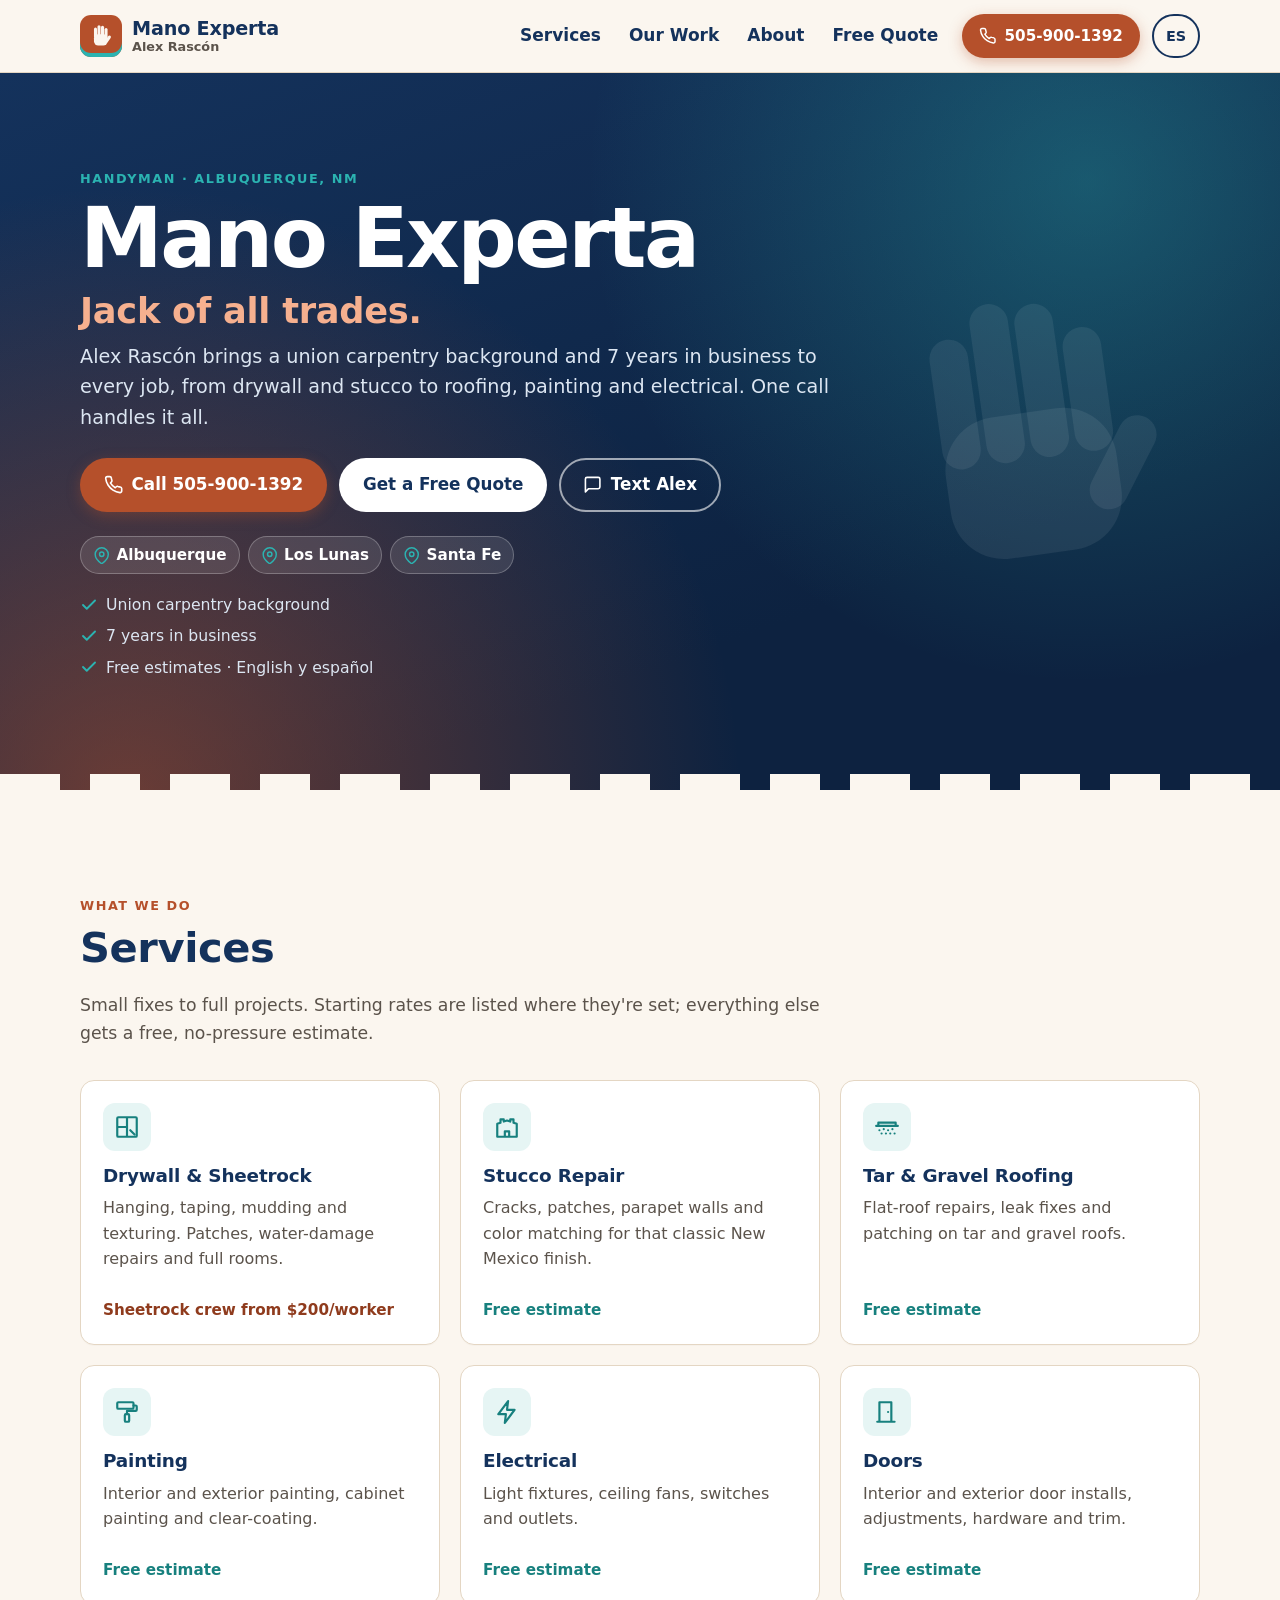
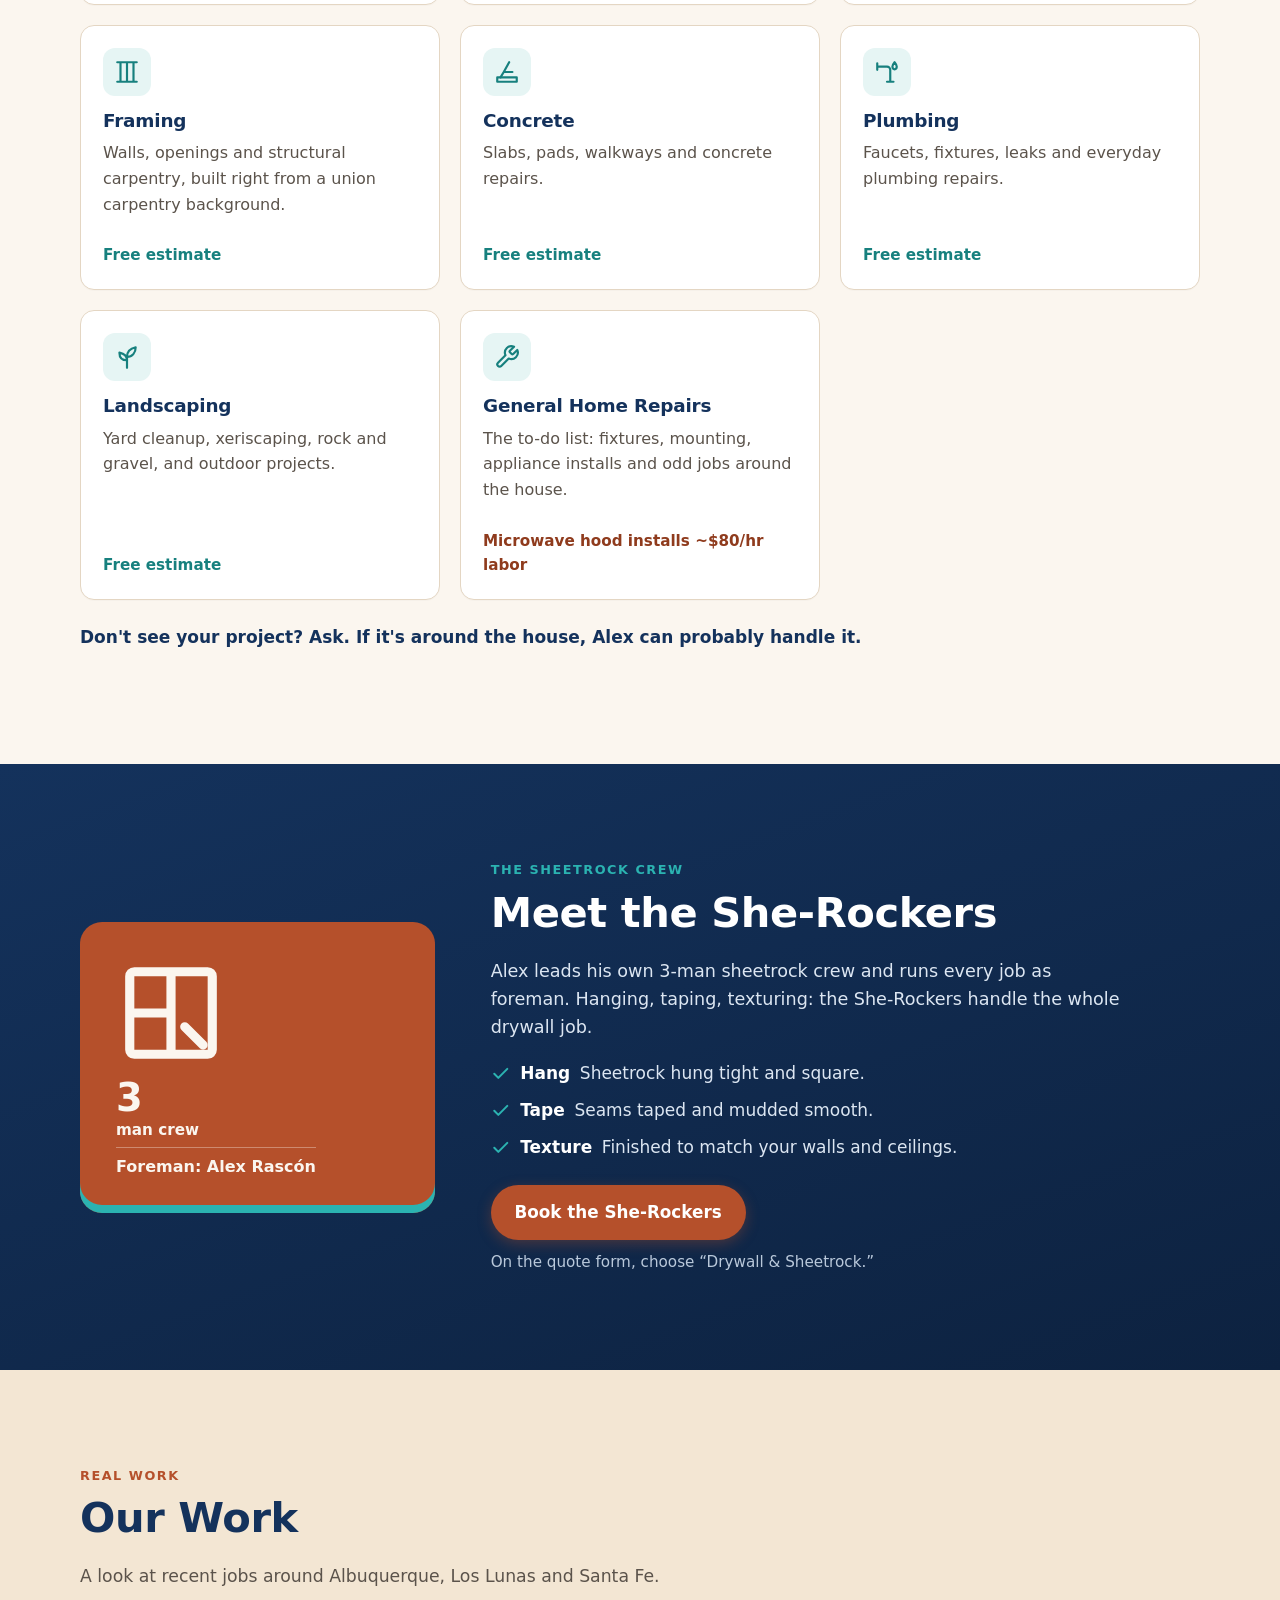
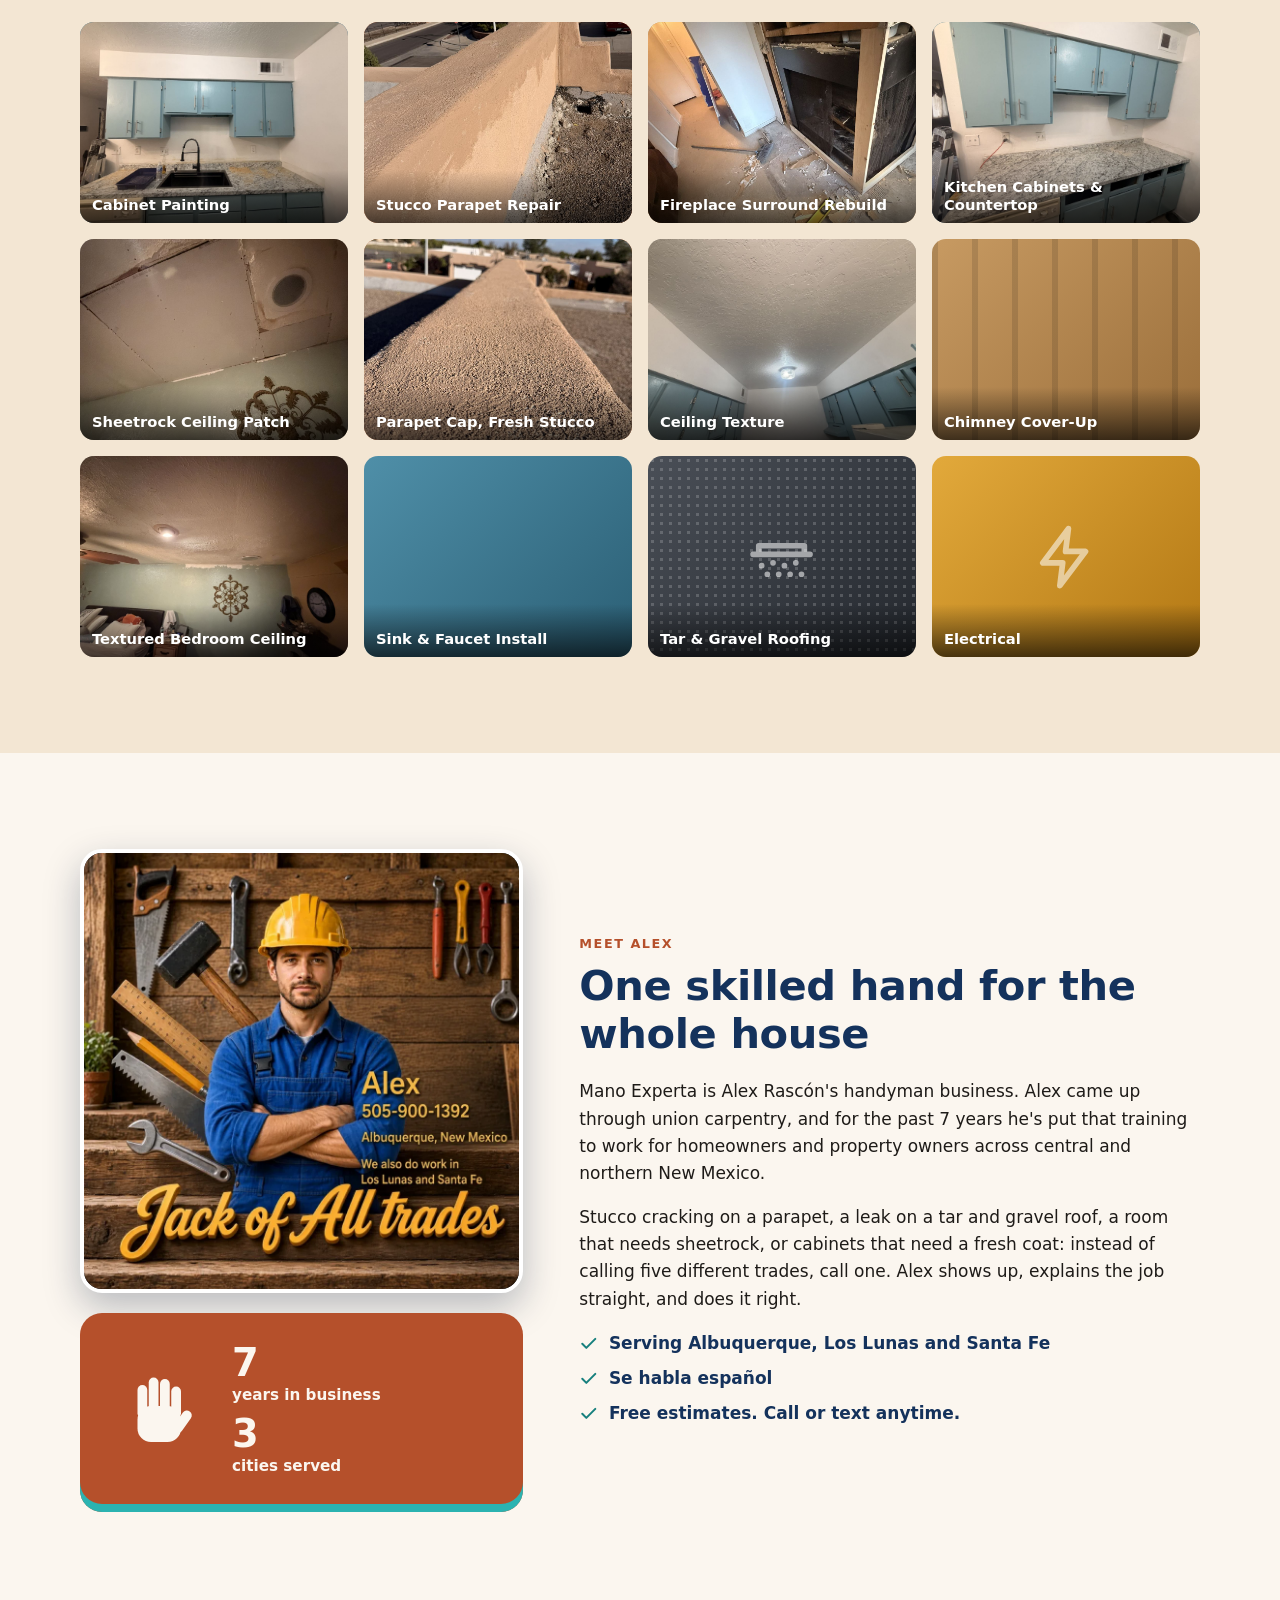
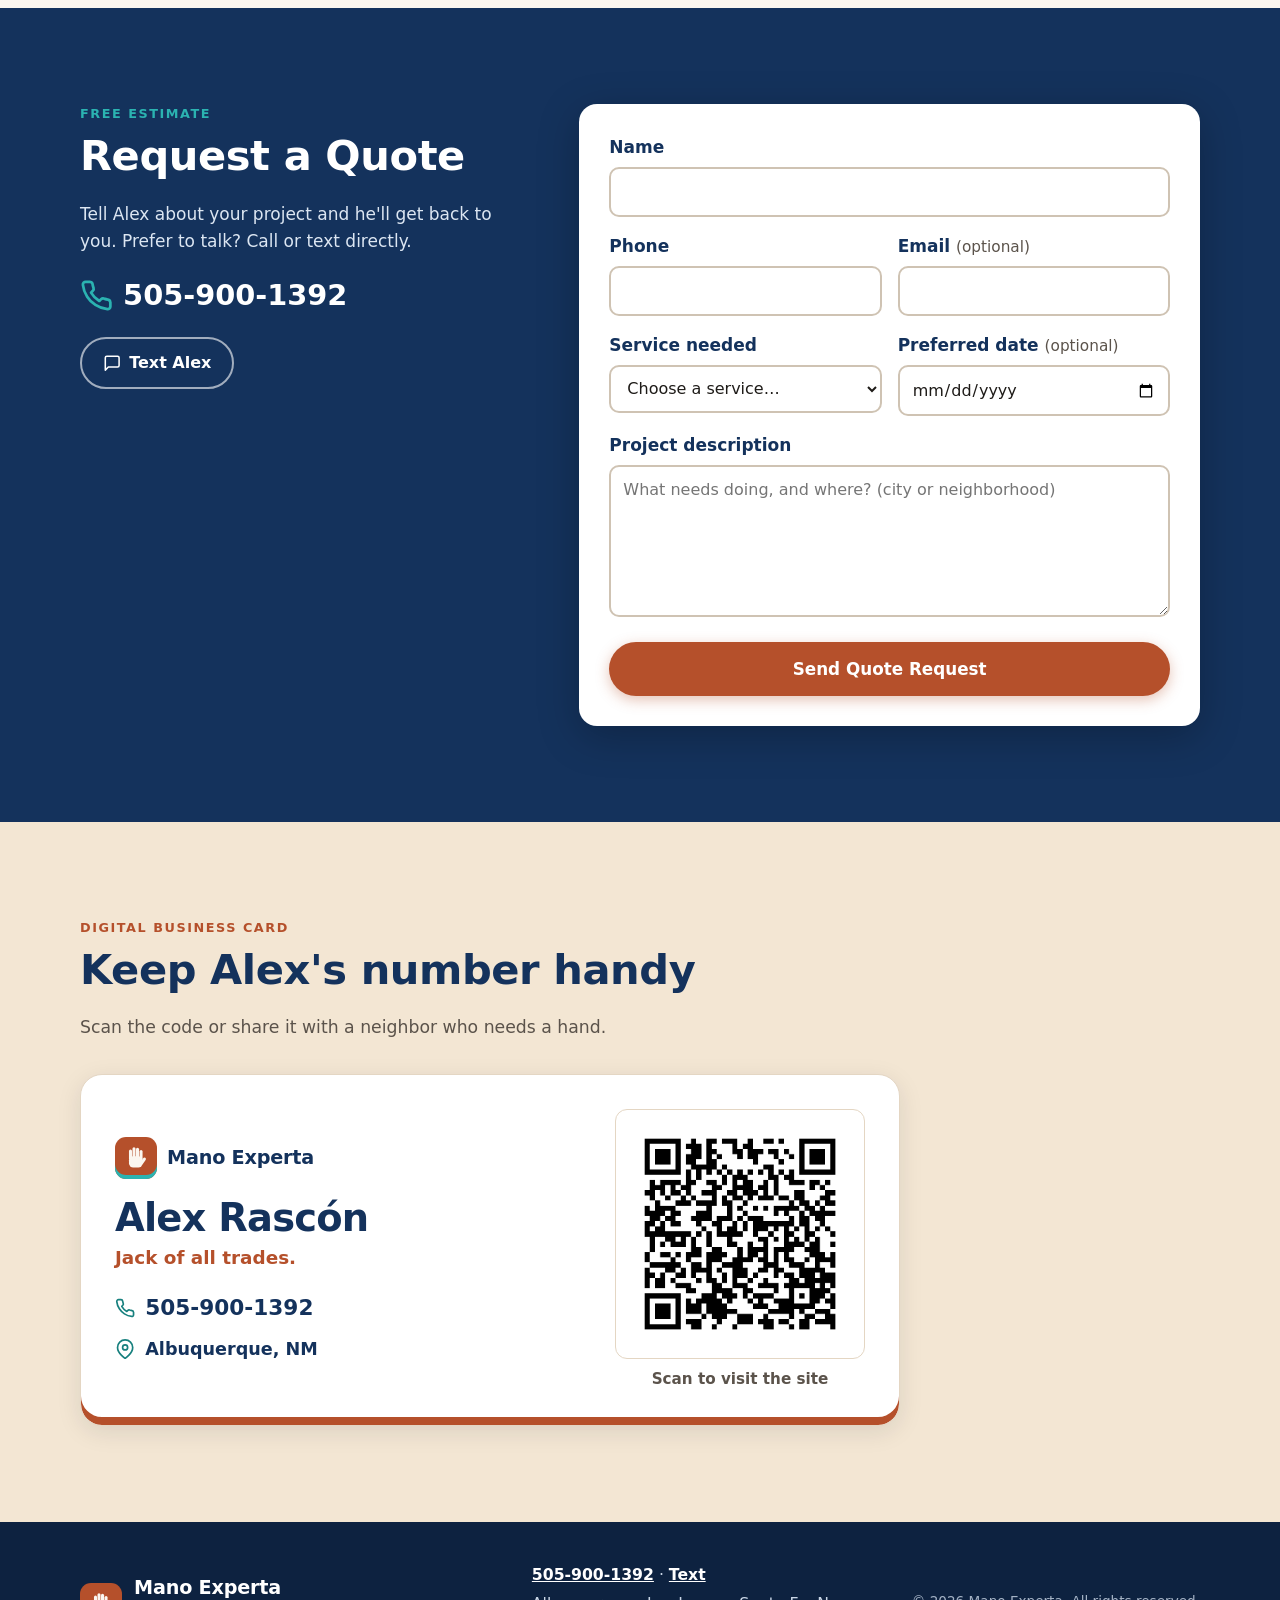
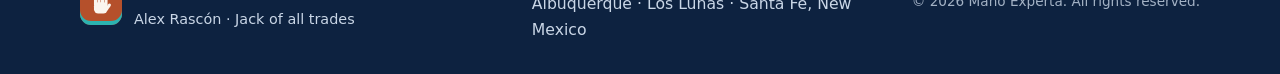
==== commit f0657e7b: "Add Jack of All Trades promo image to Meet Alex section (EN/ES alt)" ====
--- a/index.html
+++ b/index.html
@@ -317,12 +317,20 @@
     <!-- ABOUT -->
     <section class="section" id="about" aria-labelledby="about-title">
       <div class="container about-grid">
+        <div class="about-media">
+        <figure class="about-photo">
+          <picture>
+            <source srcset="images/jack-of-all-trades.webp" type="image/webp">
+            <img src="images/jack-of-all-trades.jpg" width="900" height="900" loading="lazy" decoding="async" data-i18n-alt="aboutImgAlt" alt="Mano Experta promo: Alex in a yellow hard hat and blue overalls in front of a wall of tools. Jack of All Trades, 505-900-1392, Albuquerque, Los Lunas and Santa Fe.">
+          </picture>
+        </figure>
         <div class="about-mark" aria-hidden="true">
           <svg><use href="#i-hand"/></svg>
           <div class="about-stats">
             <p><strong>7</strong><span data-i18n="statYears">years in business</span></p>
             <p><strong>3</strong><span data-i18n="statCities">cities served</span></p>
           </div>
+        </div>
         </div>
         <div>
           <p class="eyebrow" data-i18n="aboutEyebrow">Meet Alex</p>
--- a/styles.css
+++ b/styles.css
@@ -158,6 +158,9 @@
 
 /* About */
 .about-grid { display: grid; gap: 32px; }
+.about-media { display: grid; gap: 20px; }
+.about-photo { margin: 0; border-radius: 22px; overflow: hidden; box-shadow: 0 14px 36px rgba(13, 34, 64, .28); border: 4px solid #fff; background: var(--blue-deep); }
+.about-photo img { display: block; width: 100%; height: auto; aspect-ratio: 1 / 1; }
 .about-mark { background: var(--terracotta); color: var(--sand); border-radius: 22px; padding: 28px; display: flex; align-items: center; gap: 24px; box-shadow: inset 0 -8px 0 var(--turquoise); }
 .about-mark > svg { width: 96px; height: 96px; flex: none; }
 .about-stats p { margin: 0 0 8px; line-height: 1.15; }
@@ -256,8 +259,8 @@
   .gallery-grid { grid-template-columns: repeat(4, 1fr); }
   .section { padding: 96px 0; }
   .about-grid { grid-template-columns: 5fr 7fr; align-items: center; gap: 56px; }
-  .about-mark { flex-direction: column; align-items: flex-start; padding: 40px; }
-  .about-mark > svg { width: 140px; height: 140px; }
+  .about-mark { padding: 28px 32px; }
+  .about-mark > svg { width: 96px; height: 96px; }
   .quote-grid { grid-template-columns: 5fr 7fr; gap: 56px; align-items: start; }
   .footer-inner { grid-template-columns: 1.2fr 1fr auto; }
   .copyright { grid-column: auto; text-align: right; }
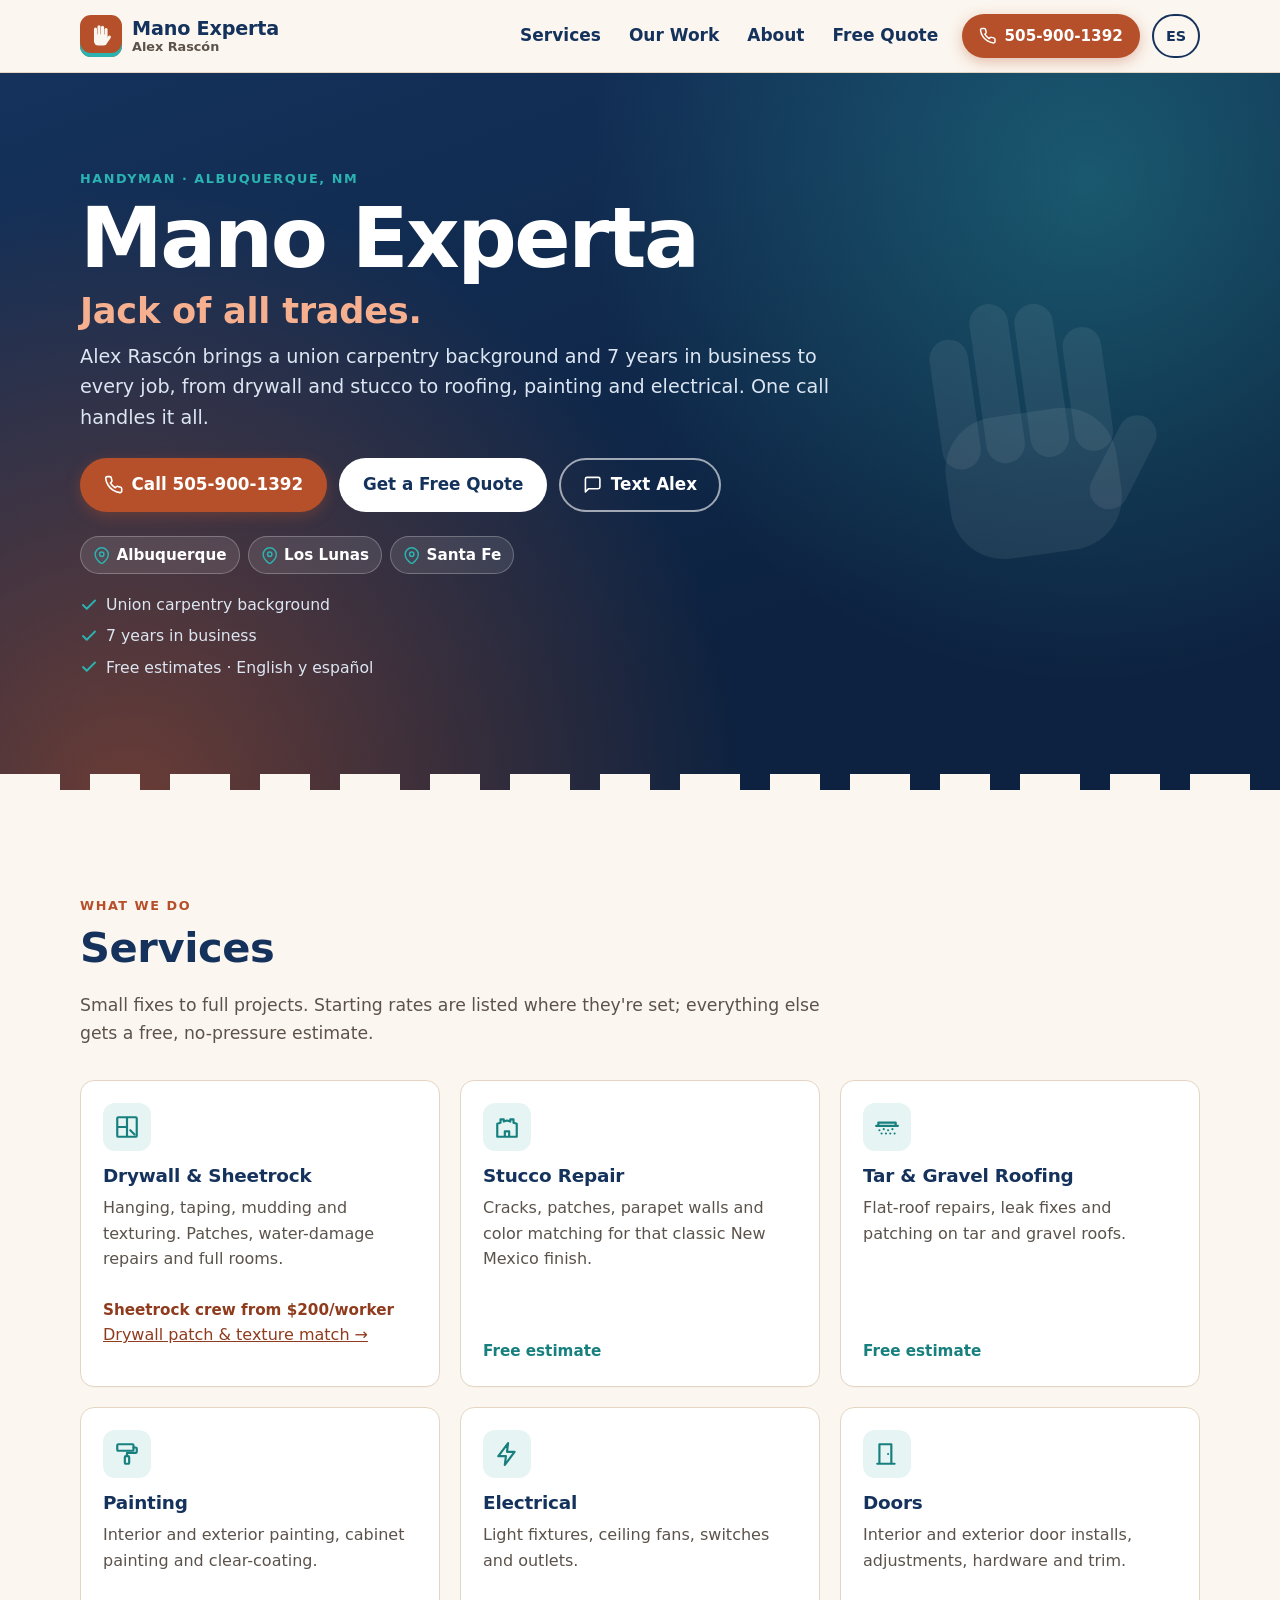
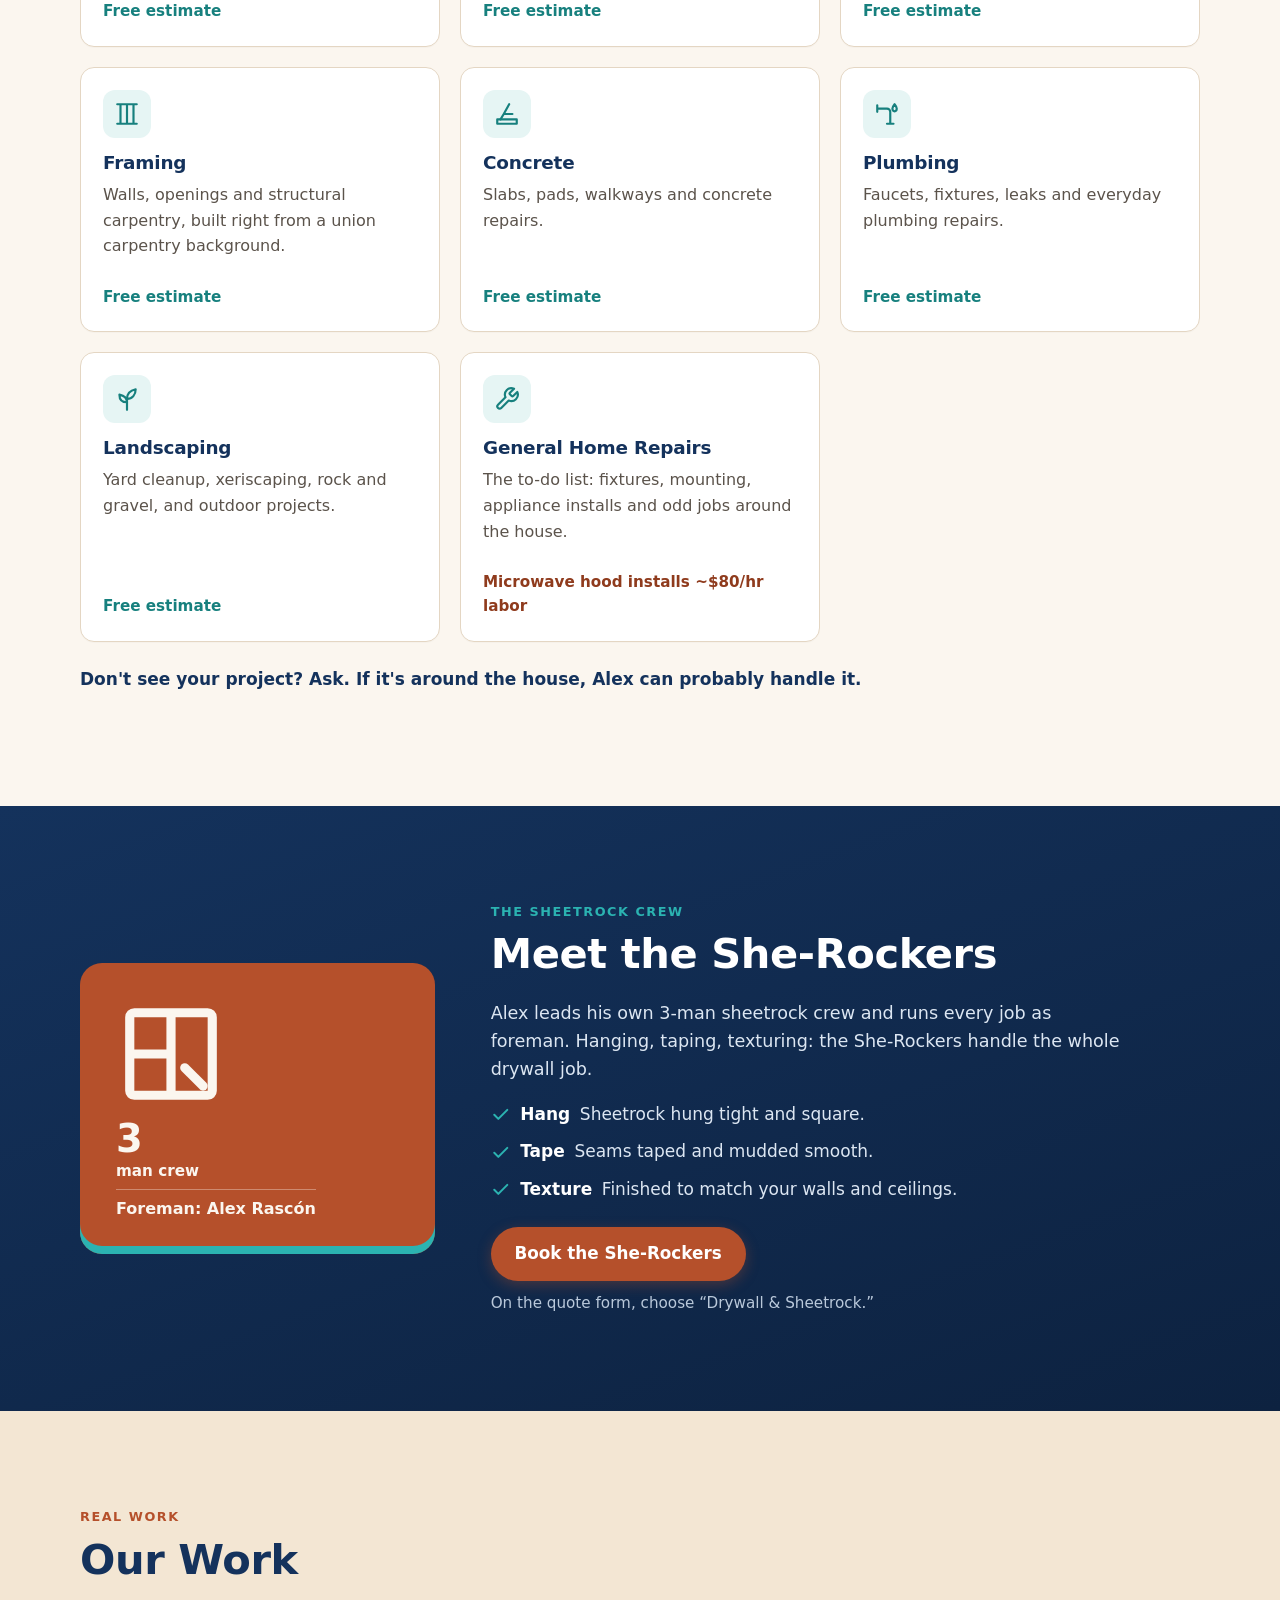
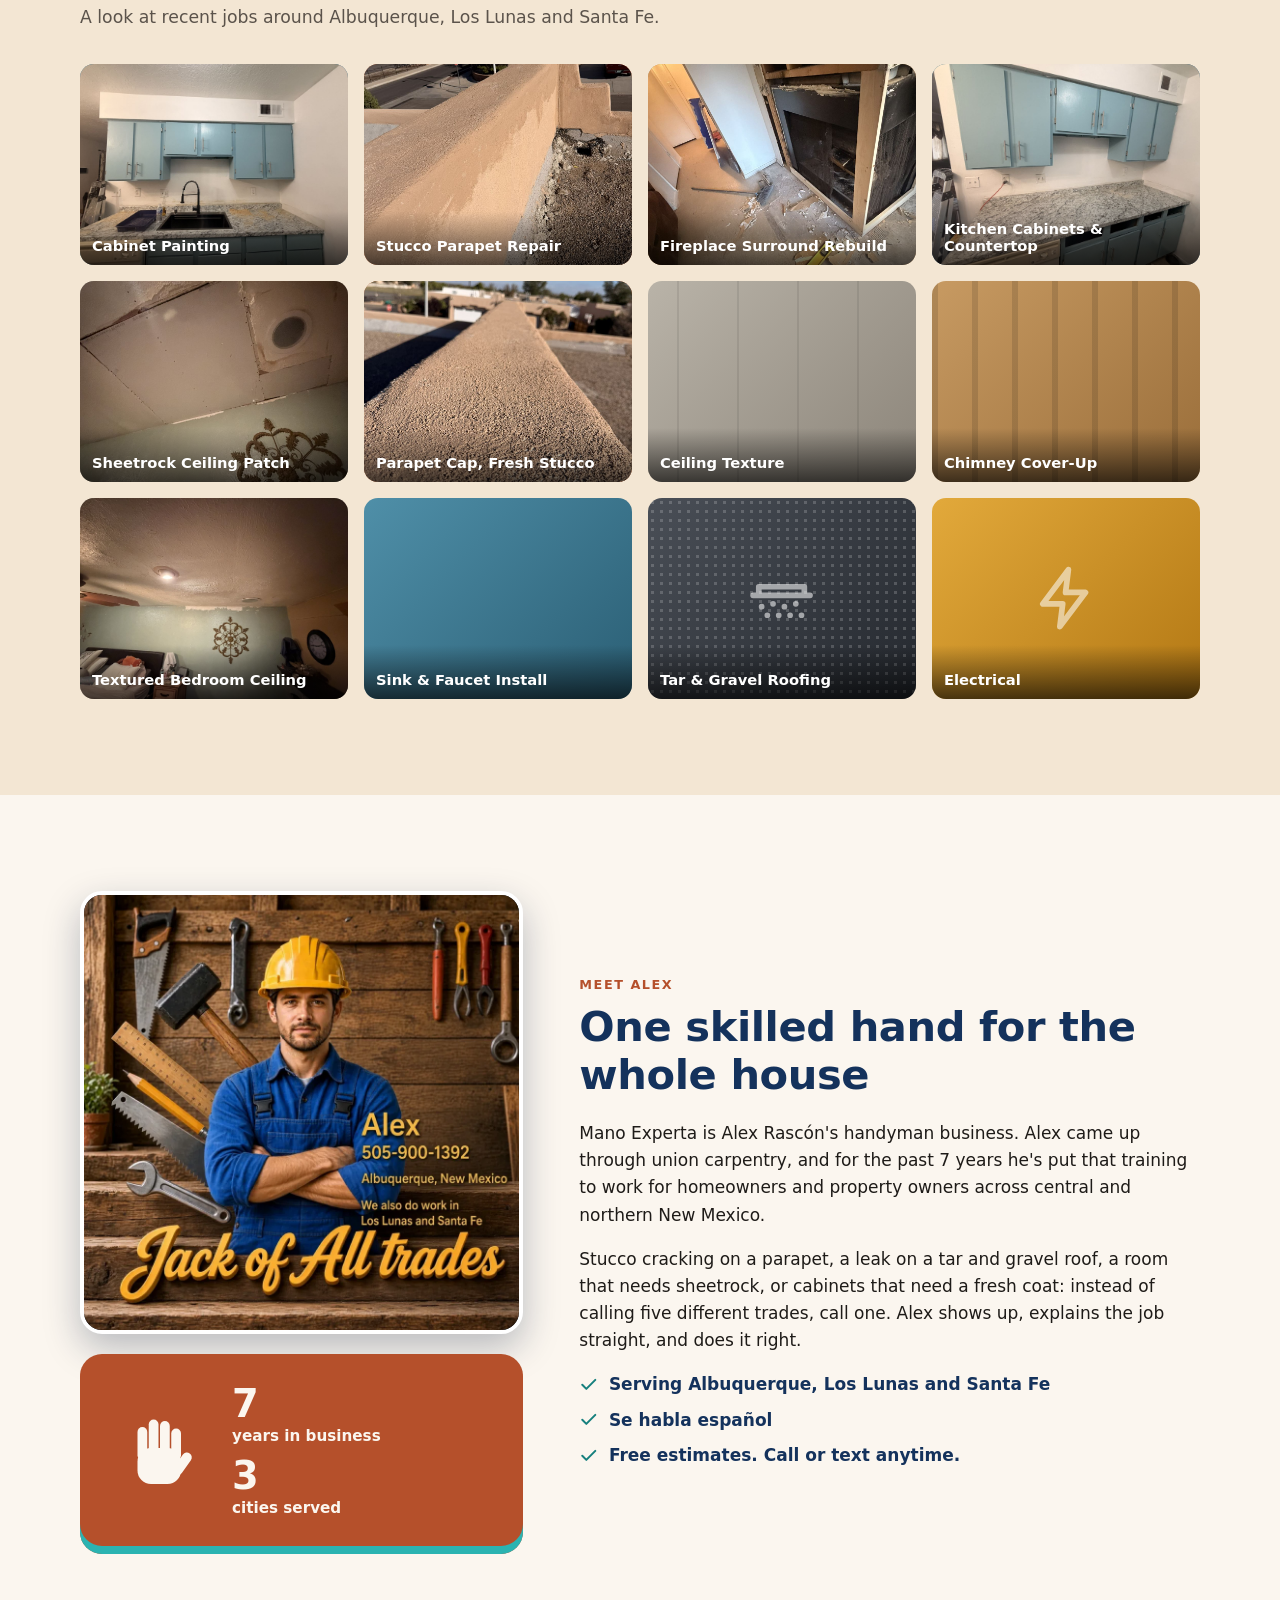
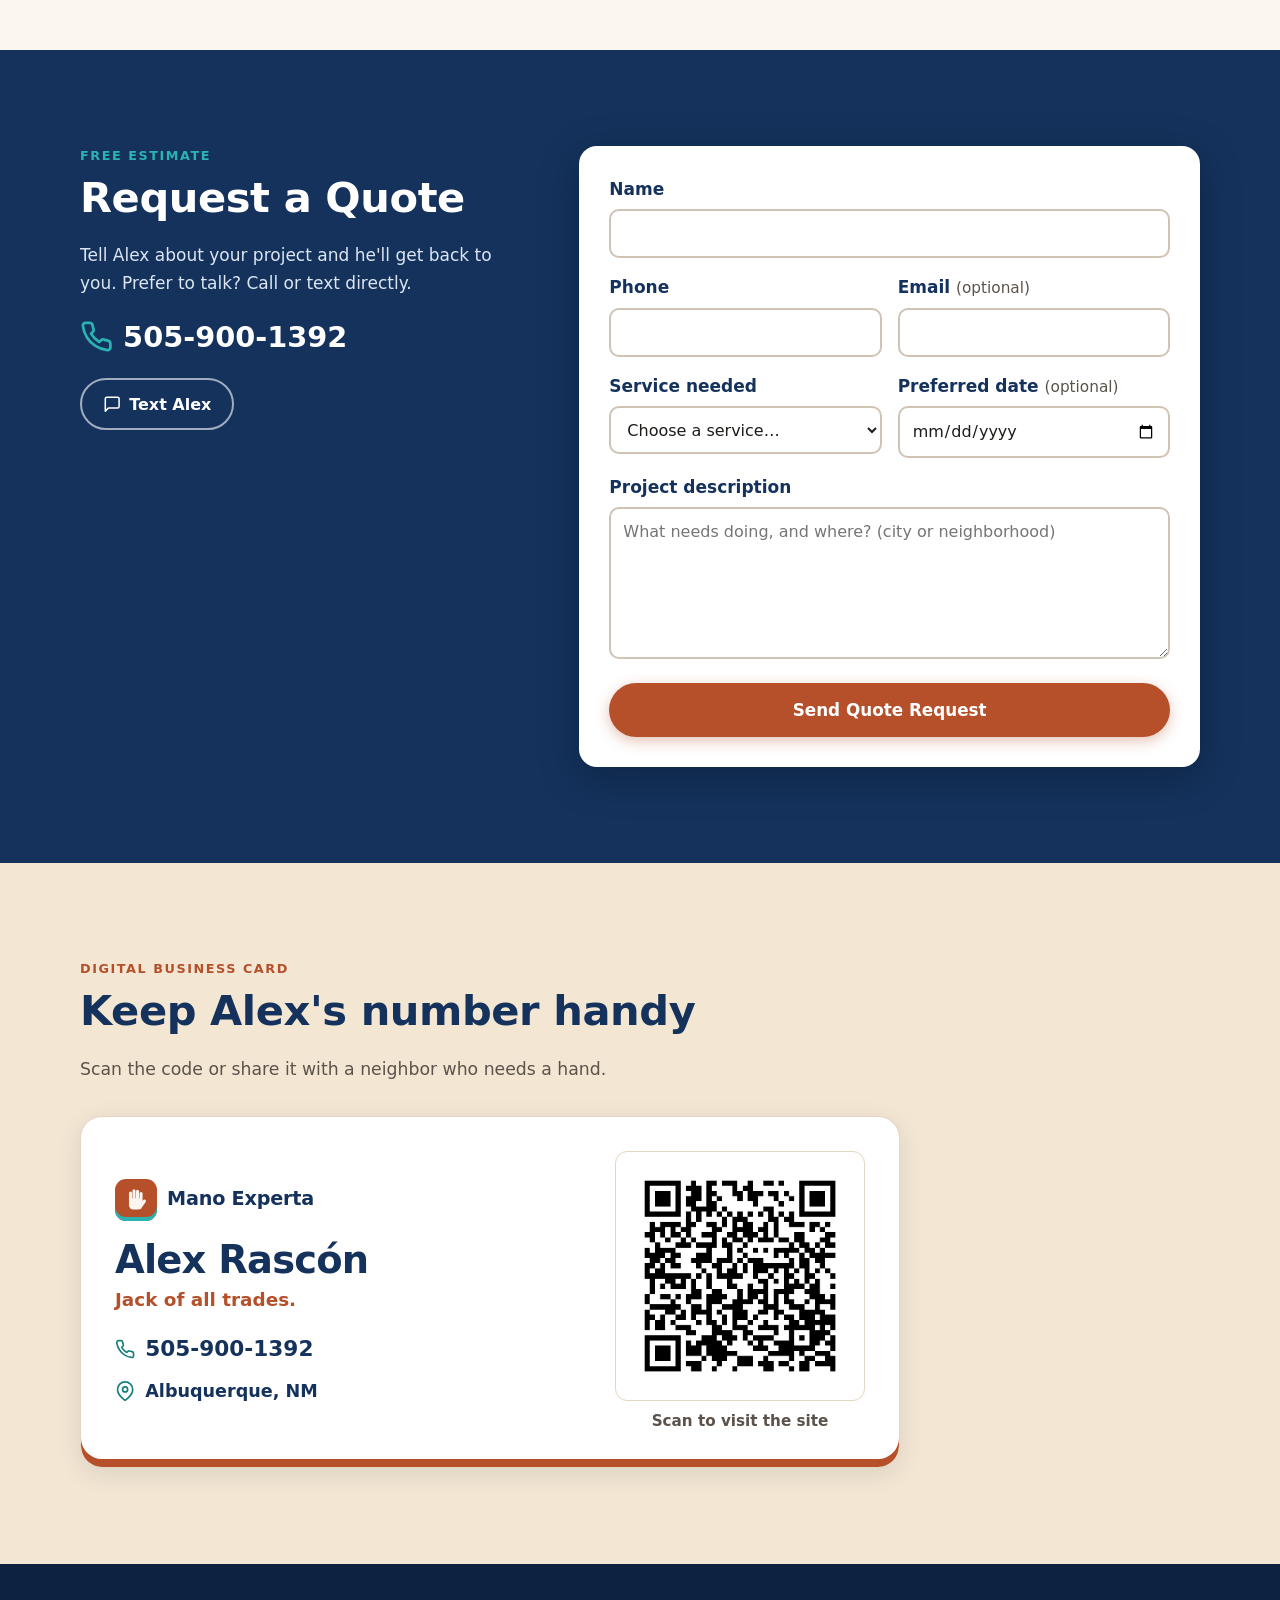
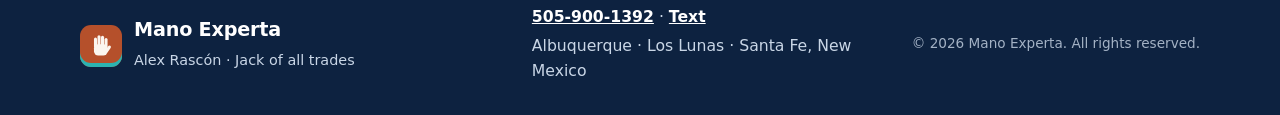
==== commit 96477bde: "Add drywall patch & texture match landing page; link from services" ====
--- a/index.html
+++ b/index.html
@@ -134,6 +134,7 @@
             <h3 data-i18n="s1t">Drywall &amp; Sheetrock</h3>
             <p data-i18n="s1d">Hanging, taping, mudding and texturing. Patches, water-damage repairs and full rooms.</p>
             <p class="rate rate-set" data-i18n="s1r">Sheetrock crew from $200/worker</p>
+            <p><a href="drywall.html" data-i18n="s1link">Drywall patch &amp; texture match →</a></p>
           </li>
           <li class="svc-card">
             <span class="svc-icon"><svg aria-hidden="true"><use href="#i-stucco"/></svg></span>
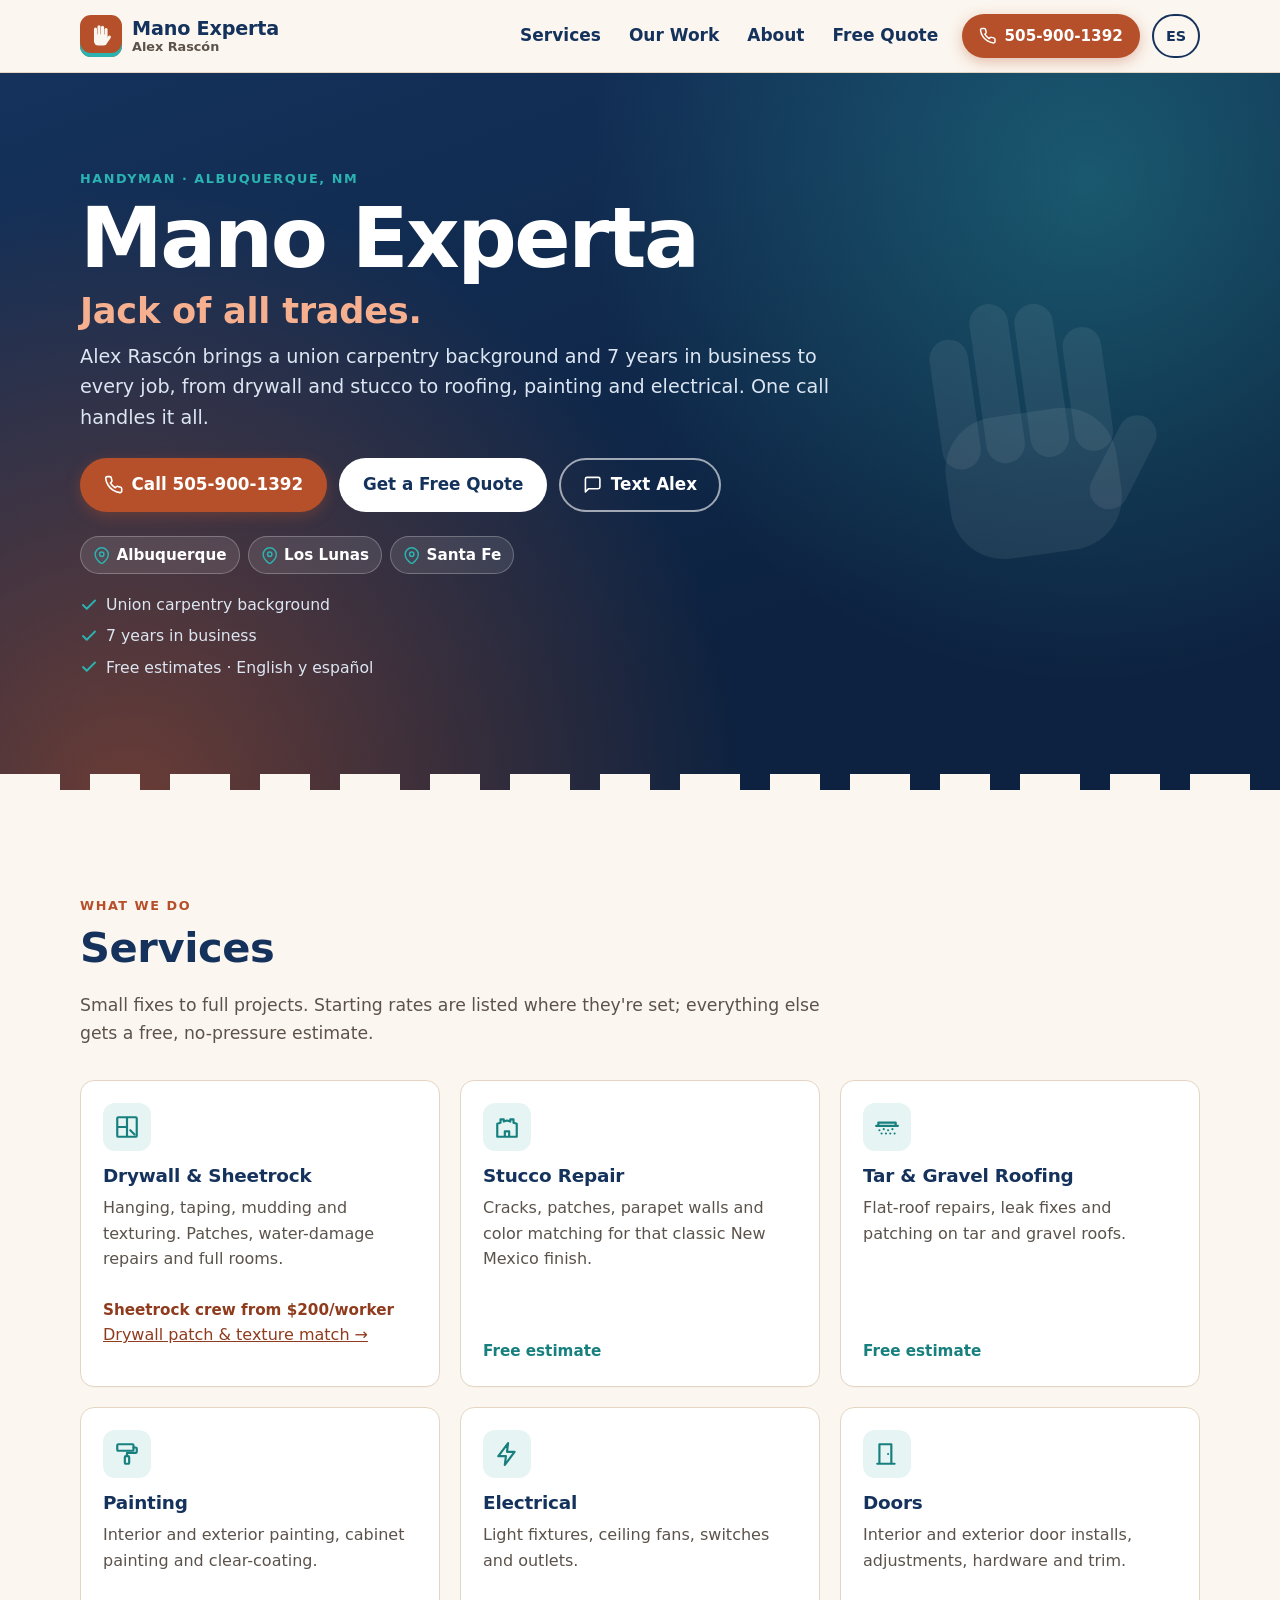
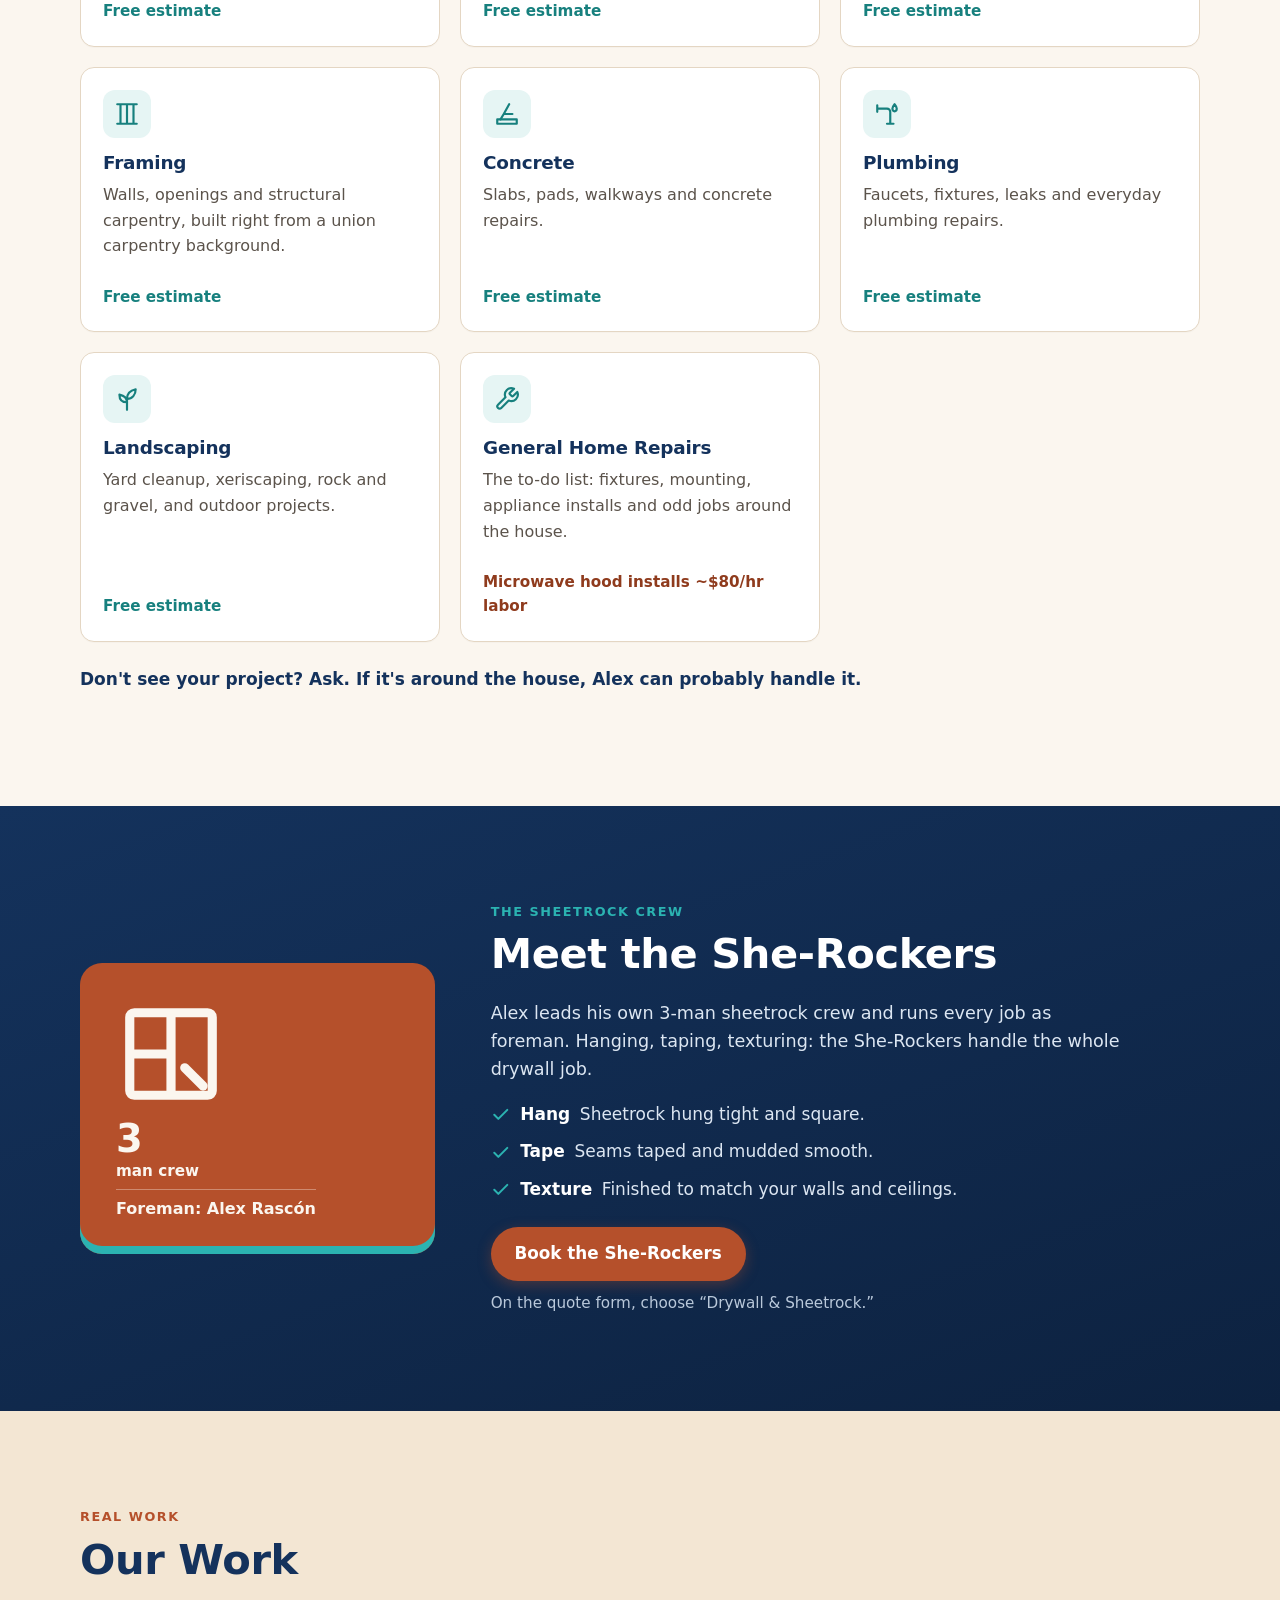
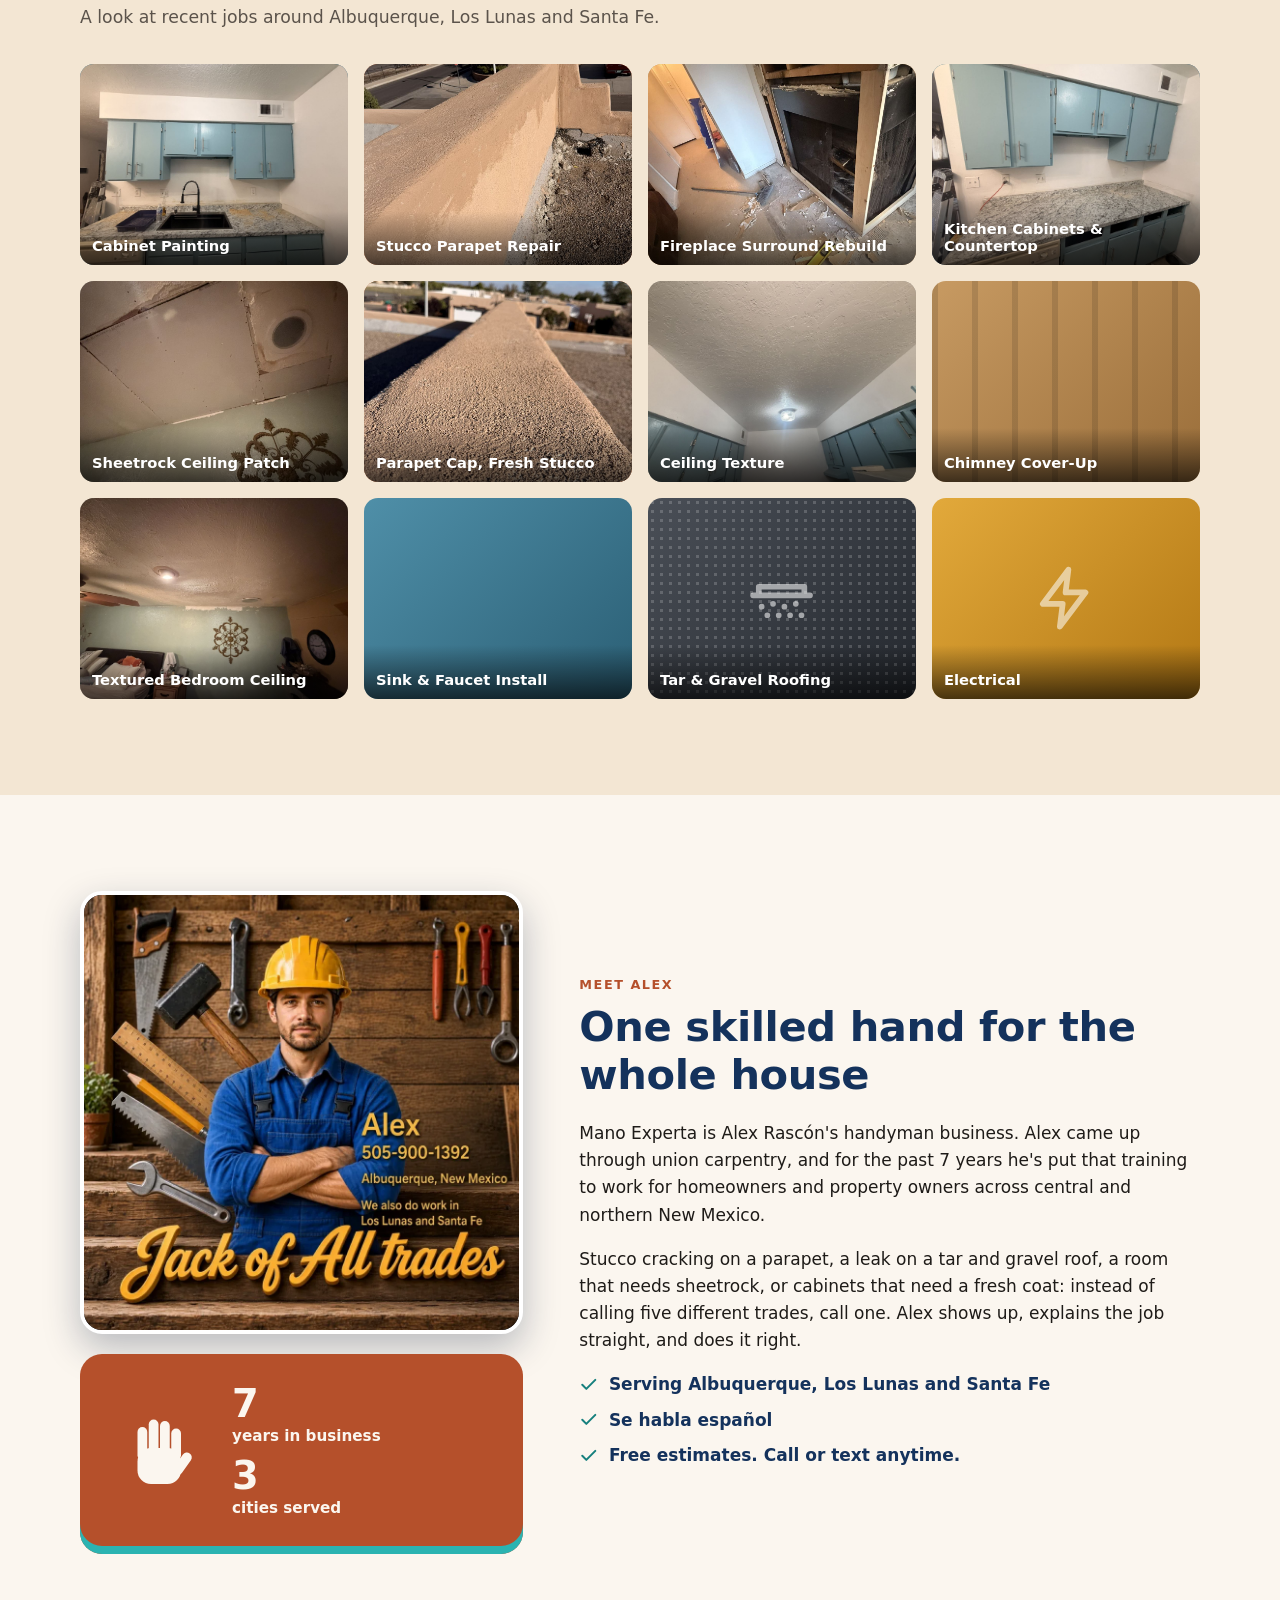
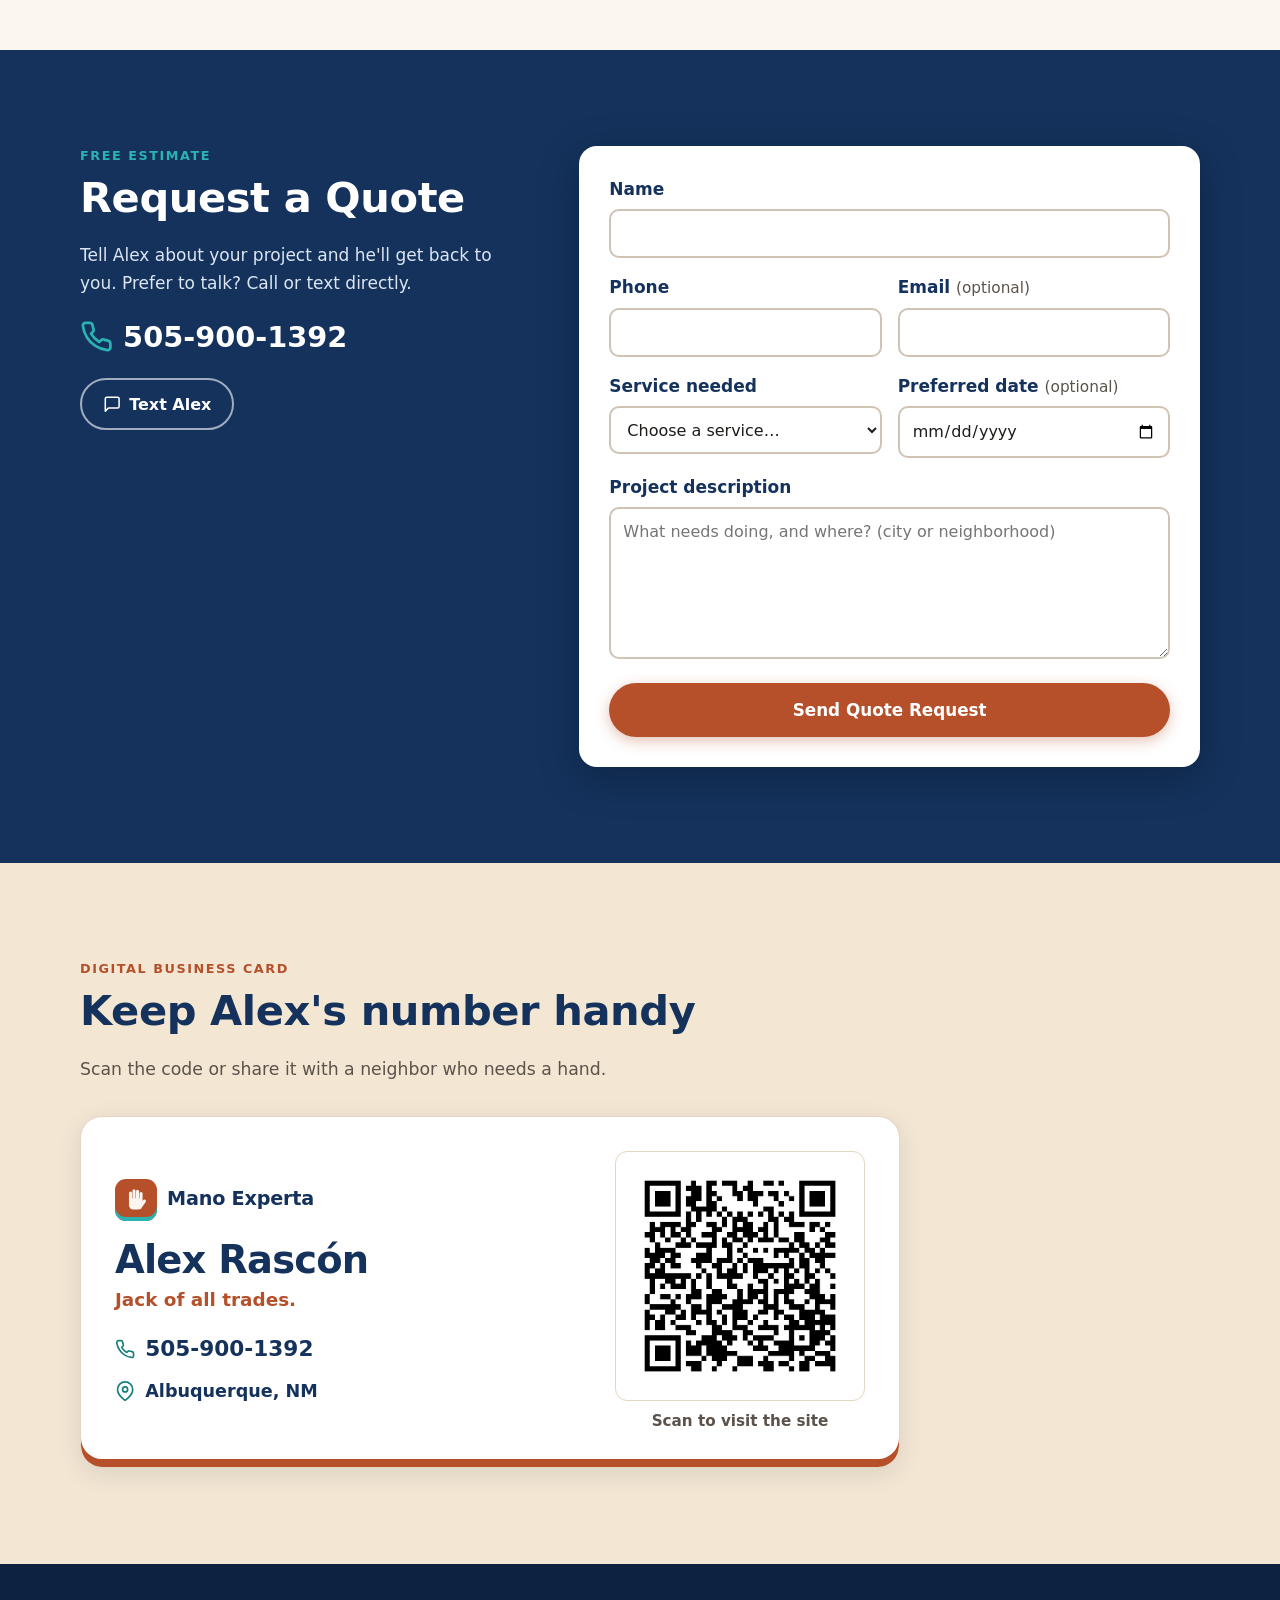
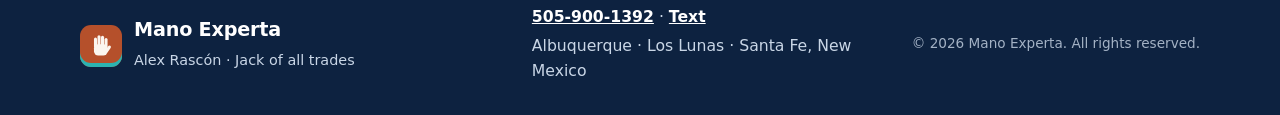
==== commit 98f83ff5: "Add Google Search Console meta verification tag" ====
--- a/index.html
+++ b/index.html
@@ -1,6 +1,7 @@
 <!DOCTYPE html>
 <html lang="en">
 <head>
+  <meta name="google-site-verification" content="W0opCBc4NF_CvtMXUIsqnQ0z1MzUJ3eE9E01Fvb-UBA" />
   <meta charset="utf-8">
   <meta name="viewport" content="width=device-width, initial-scale=1">
   <title>Mano Experta | Alex Rascón, Handyman in Albuquerque, NM</title>
